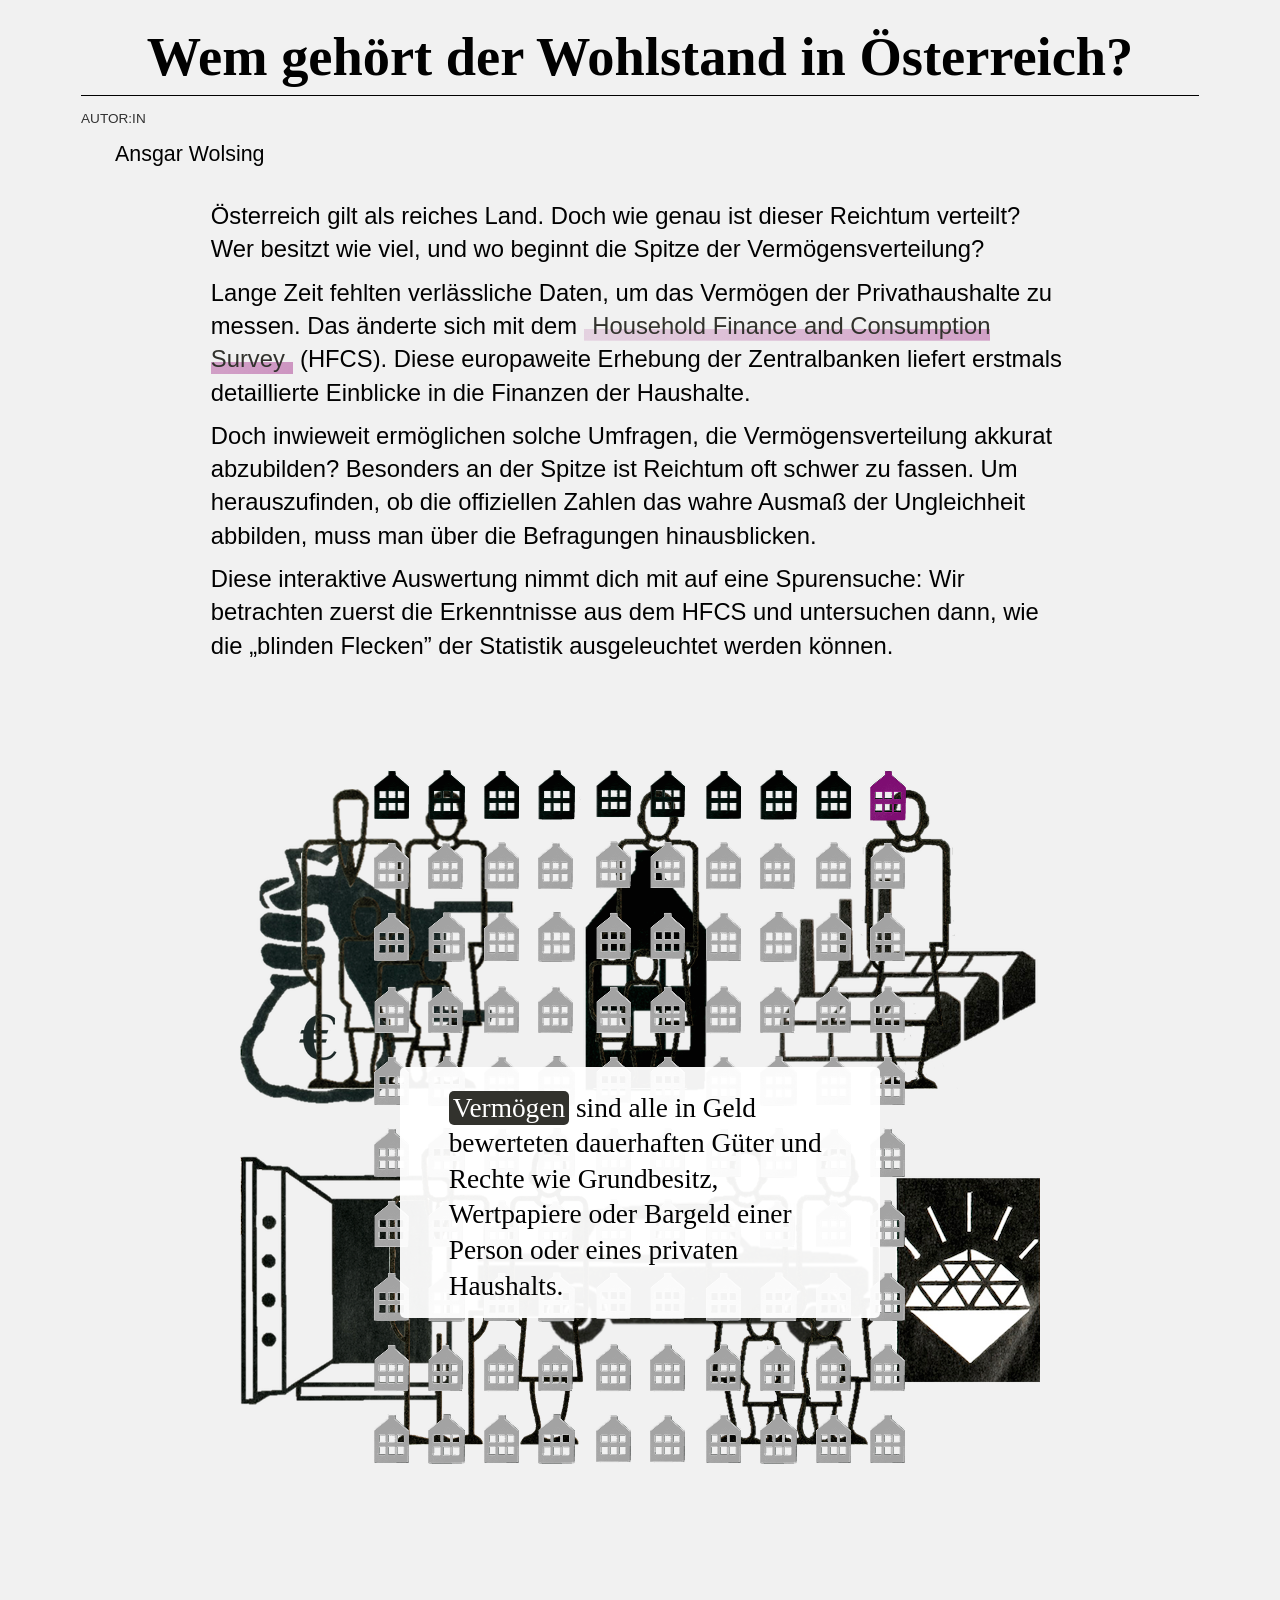
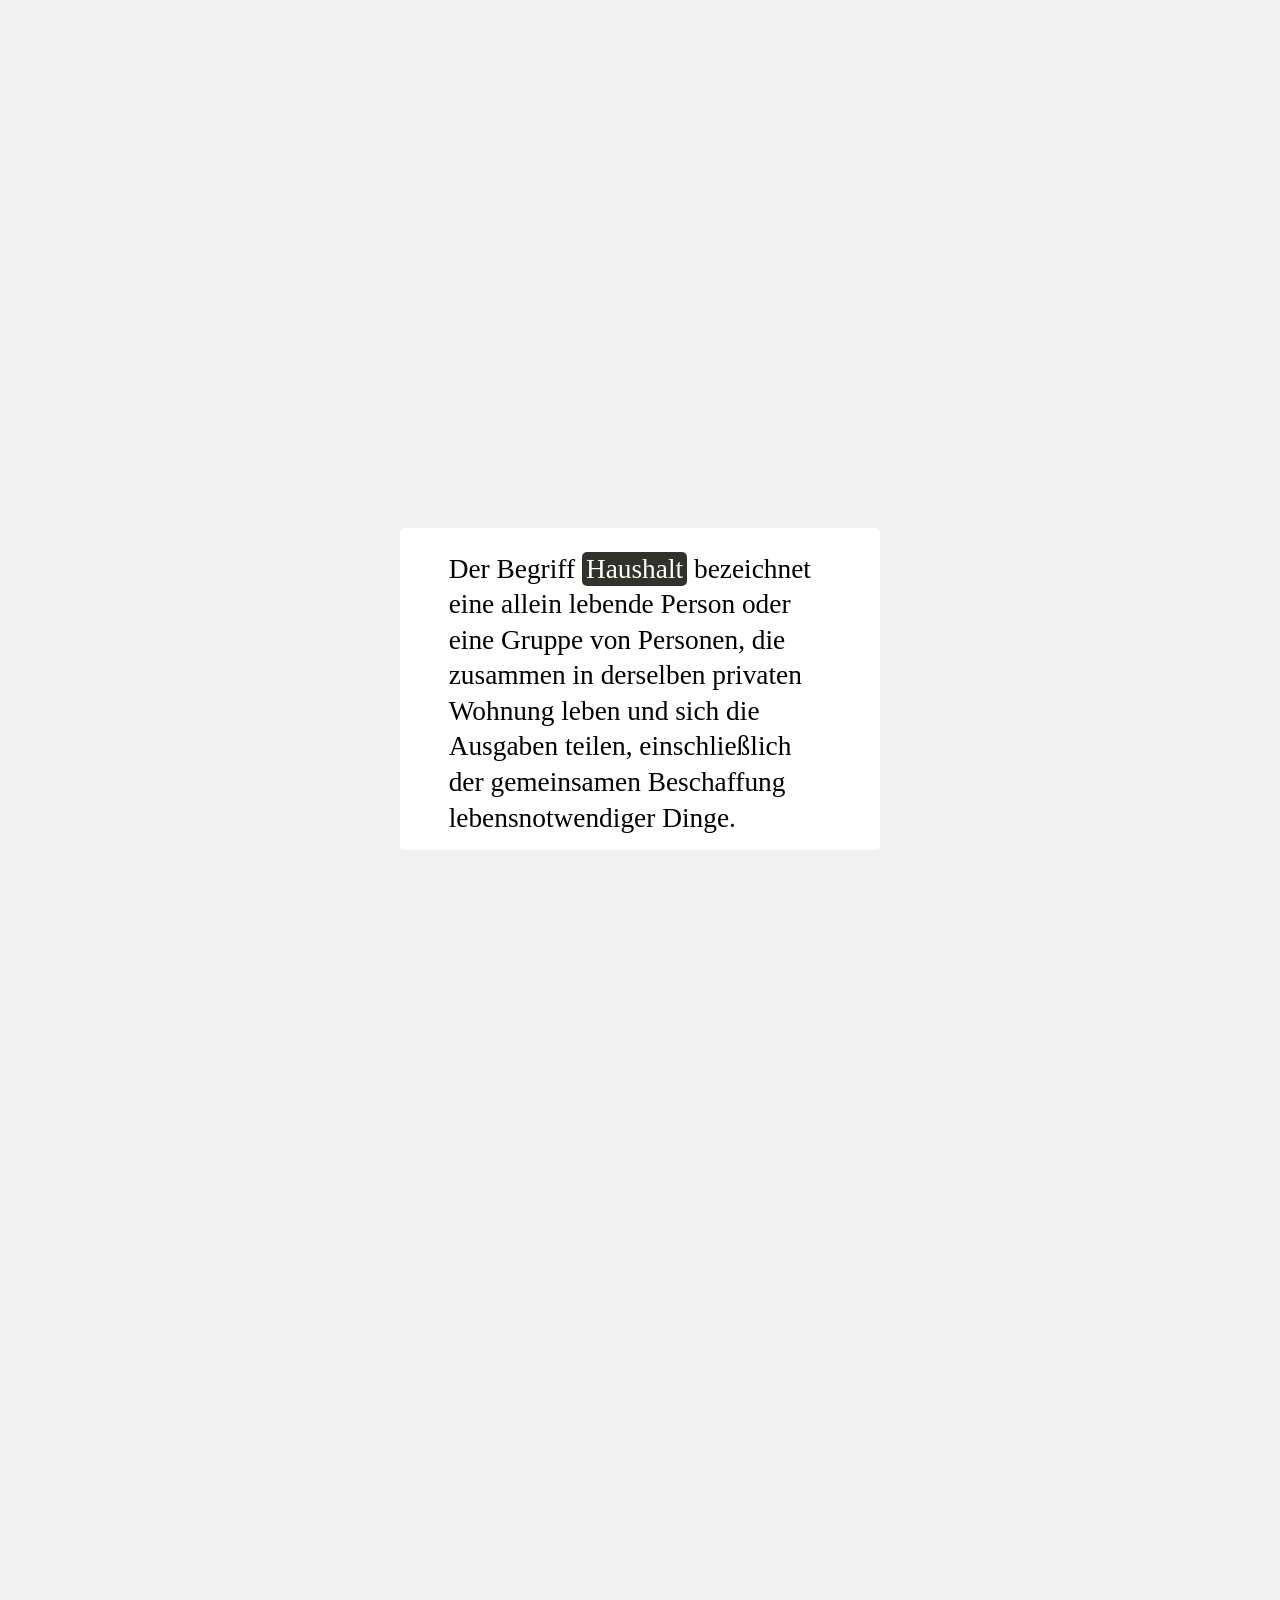
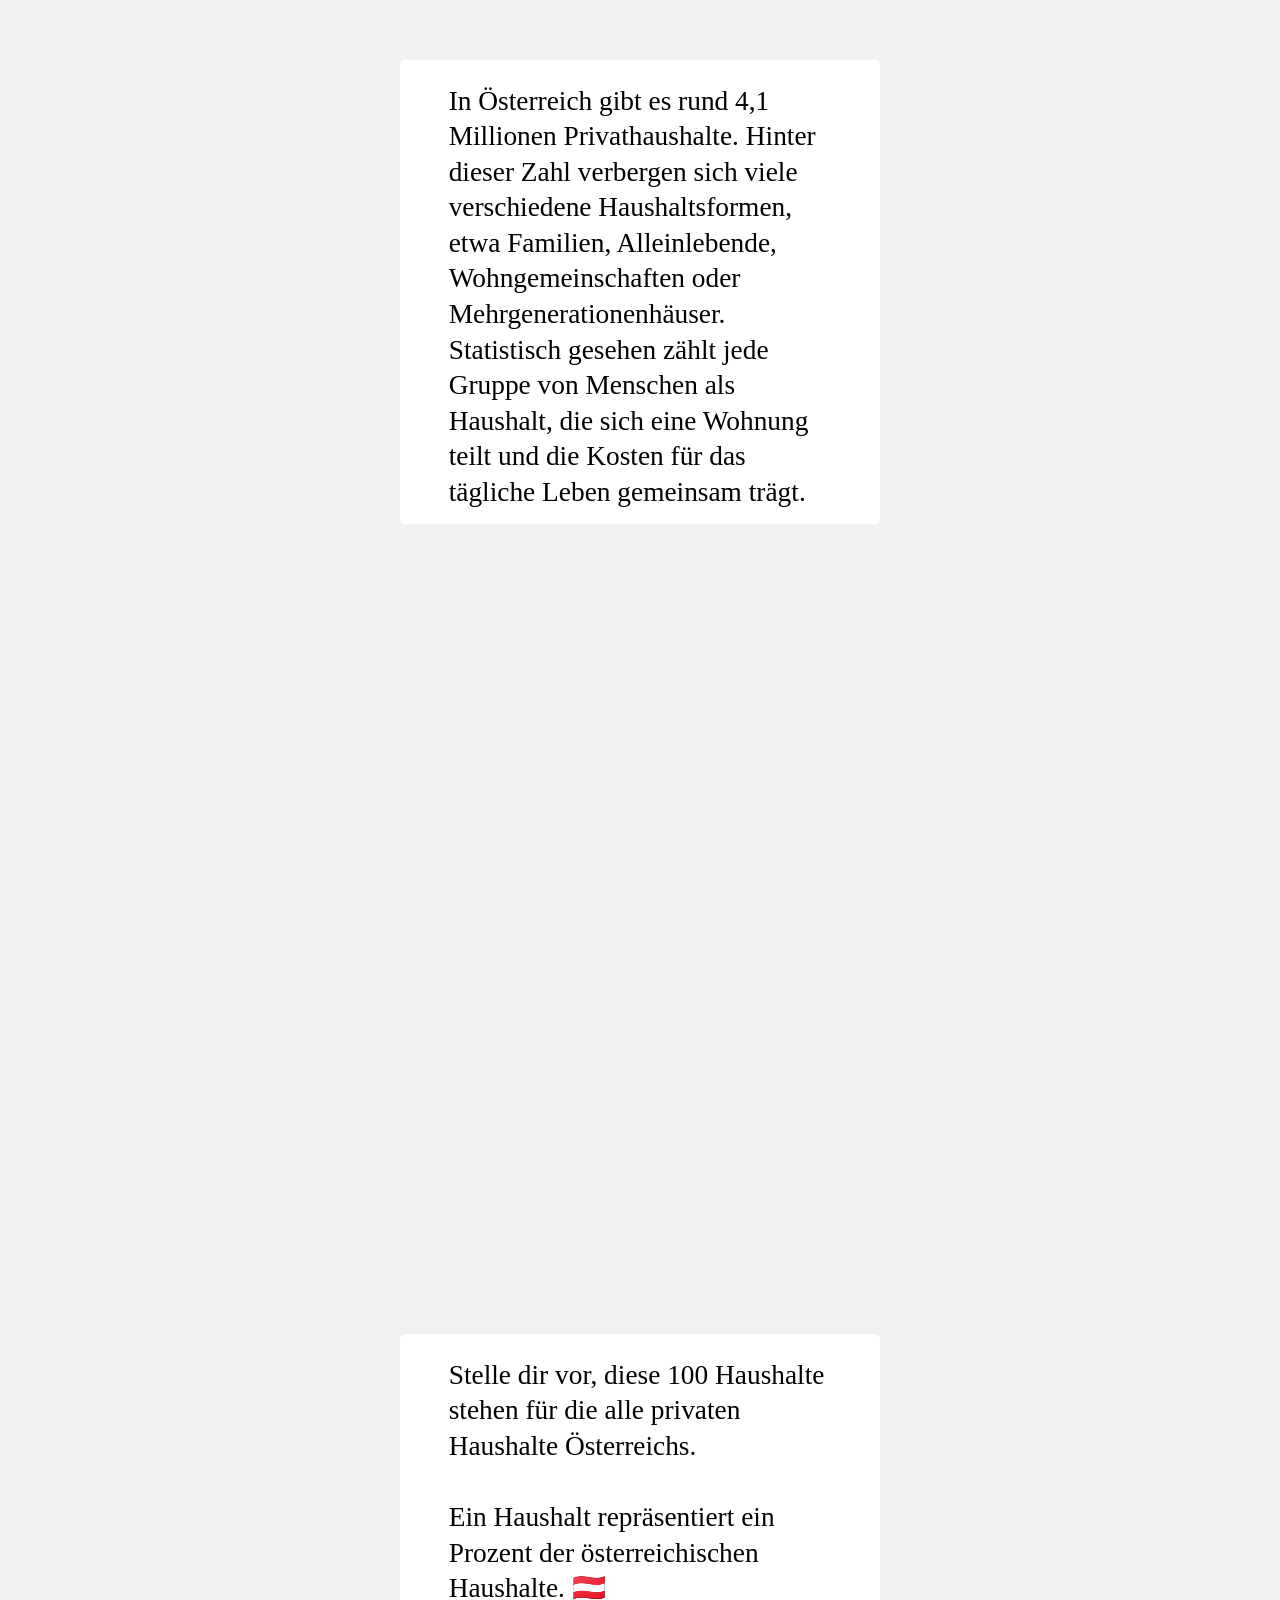
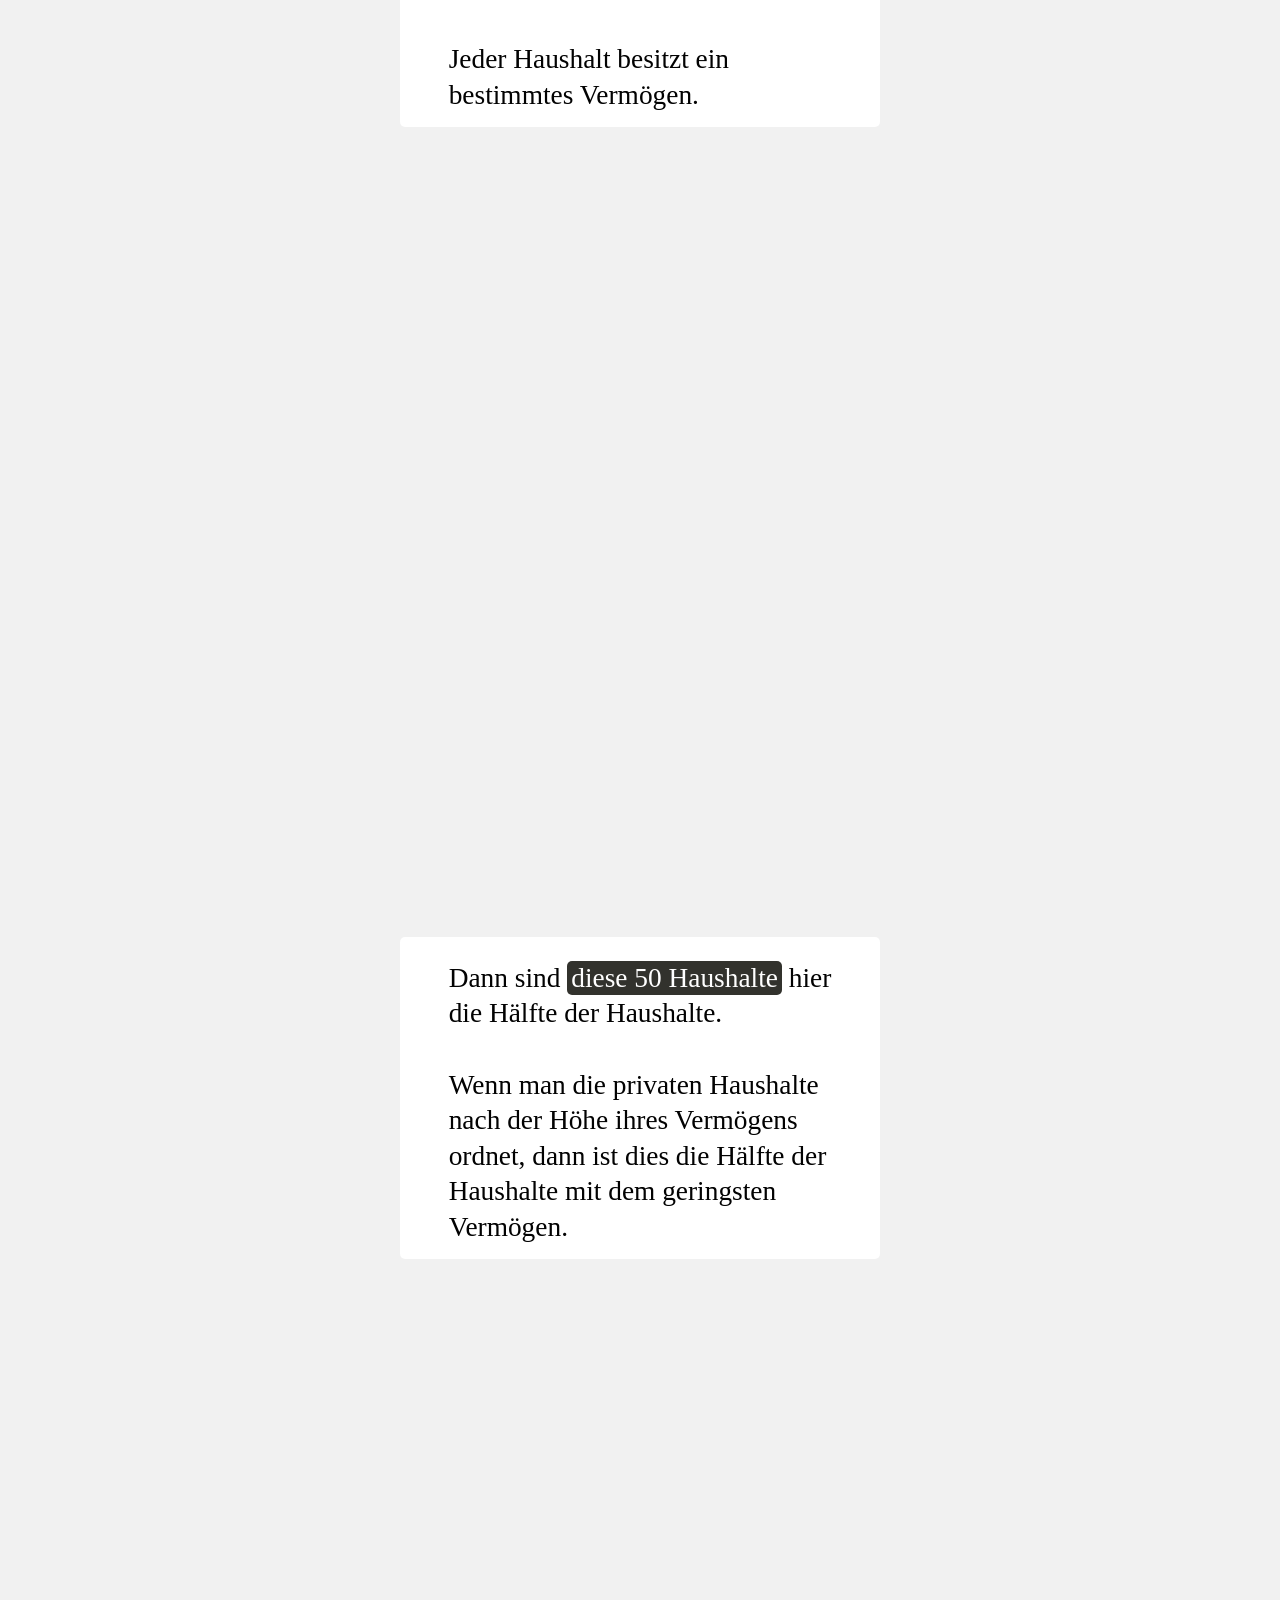
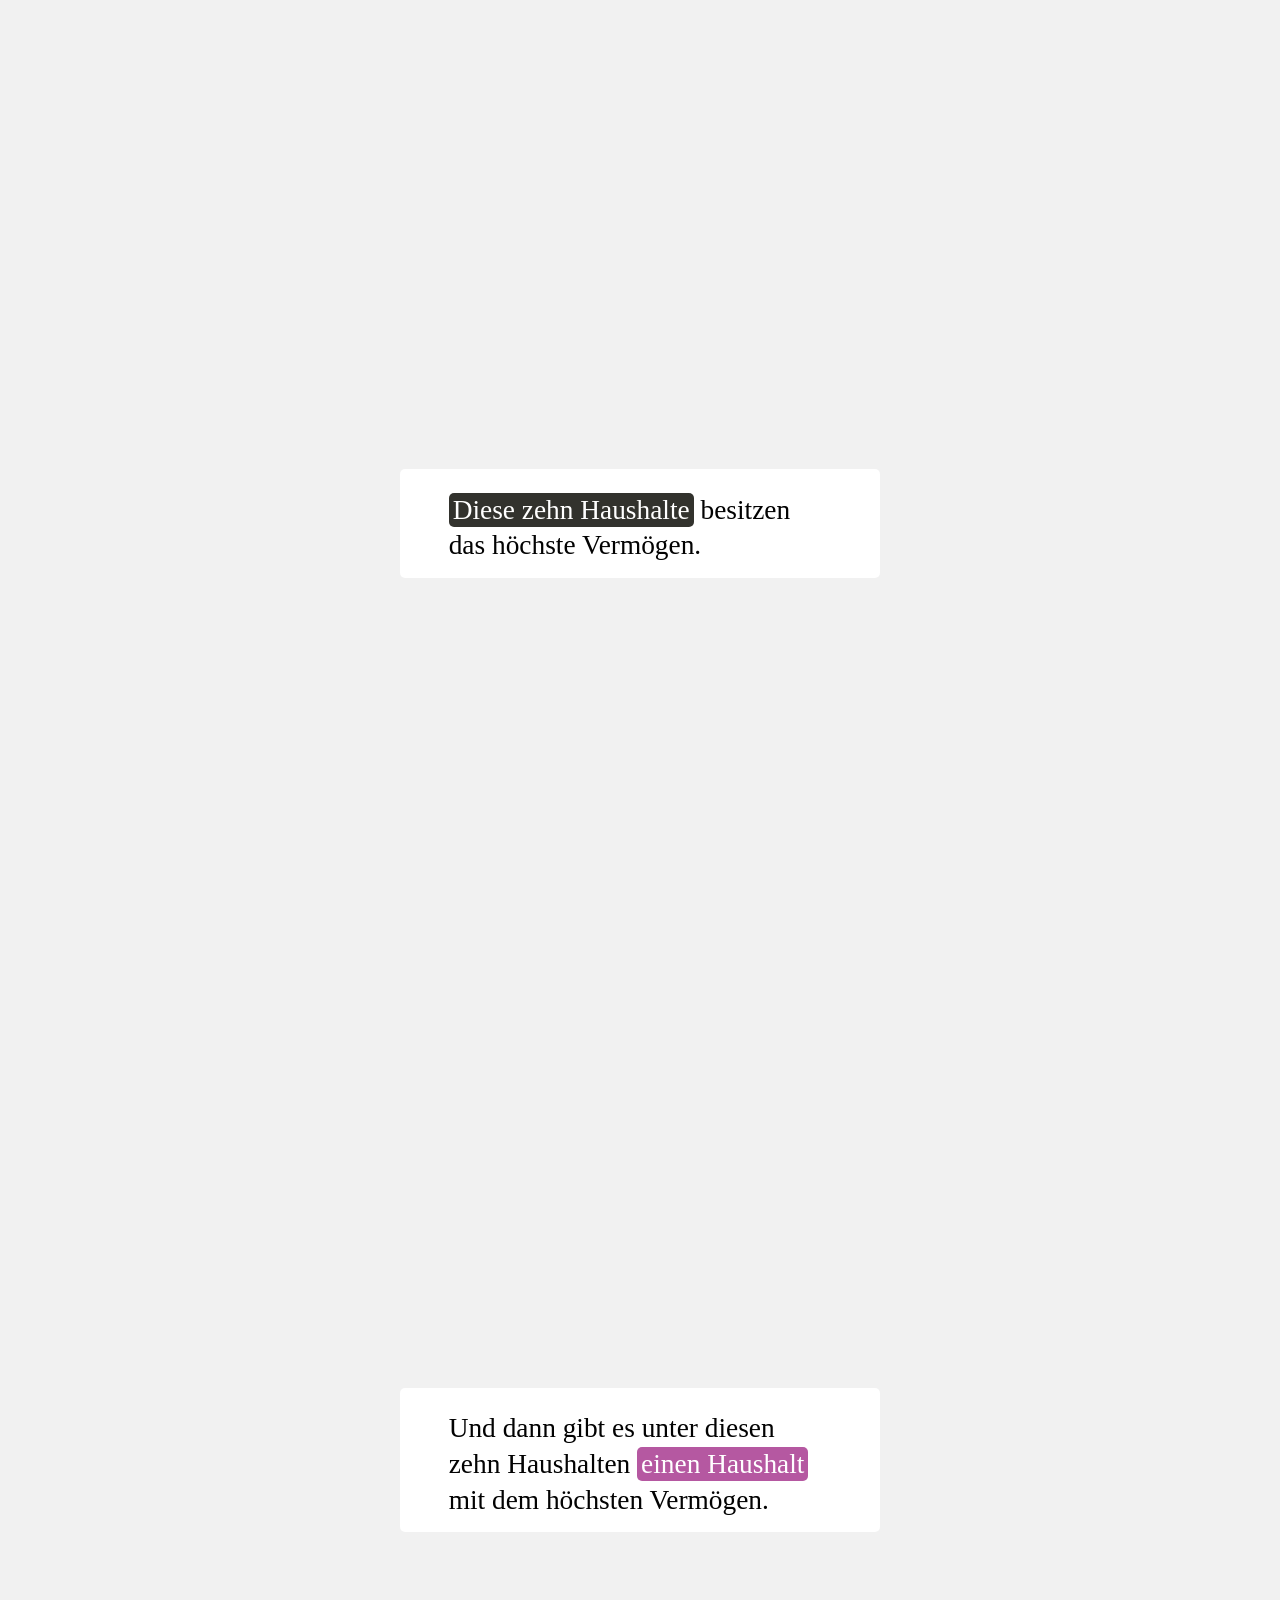
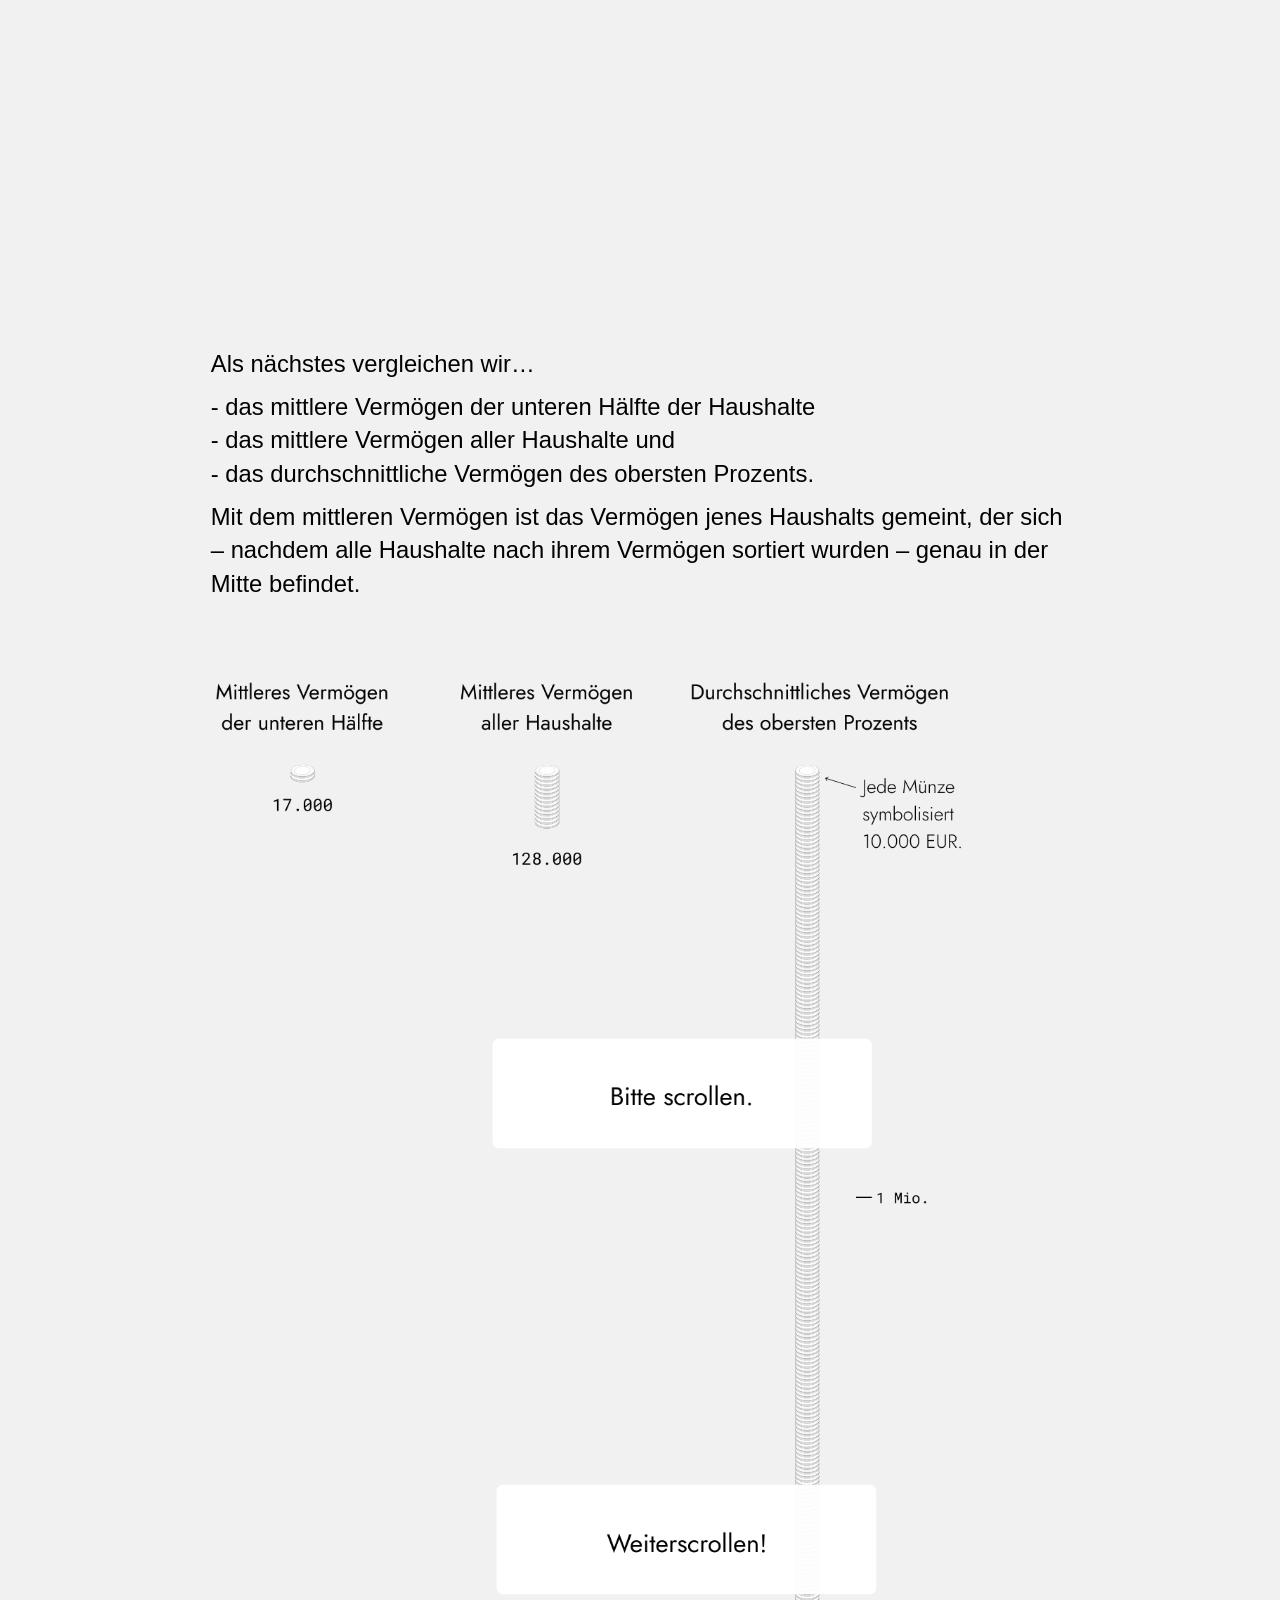
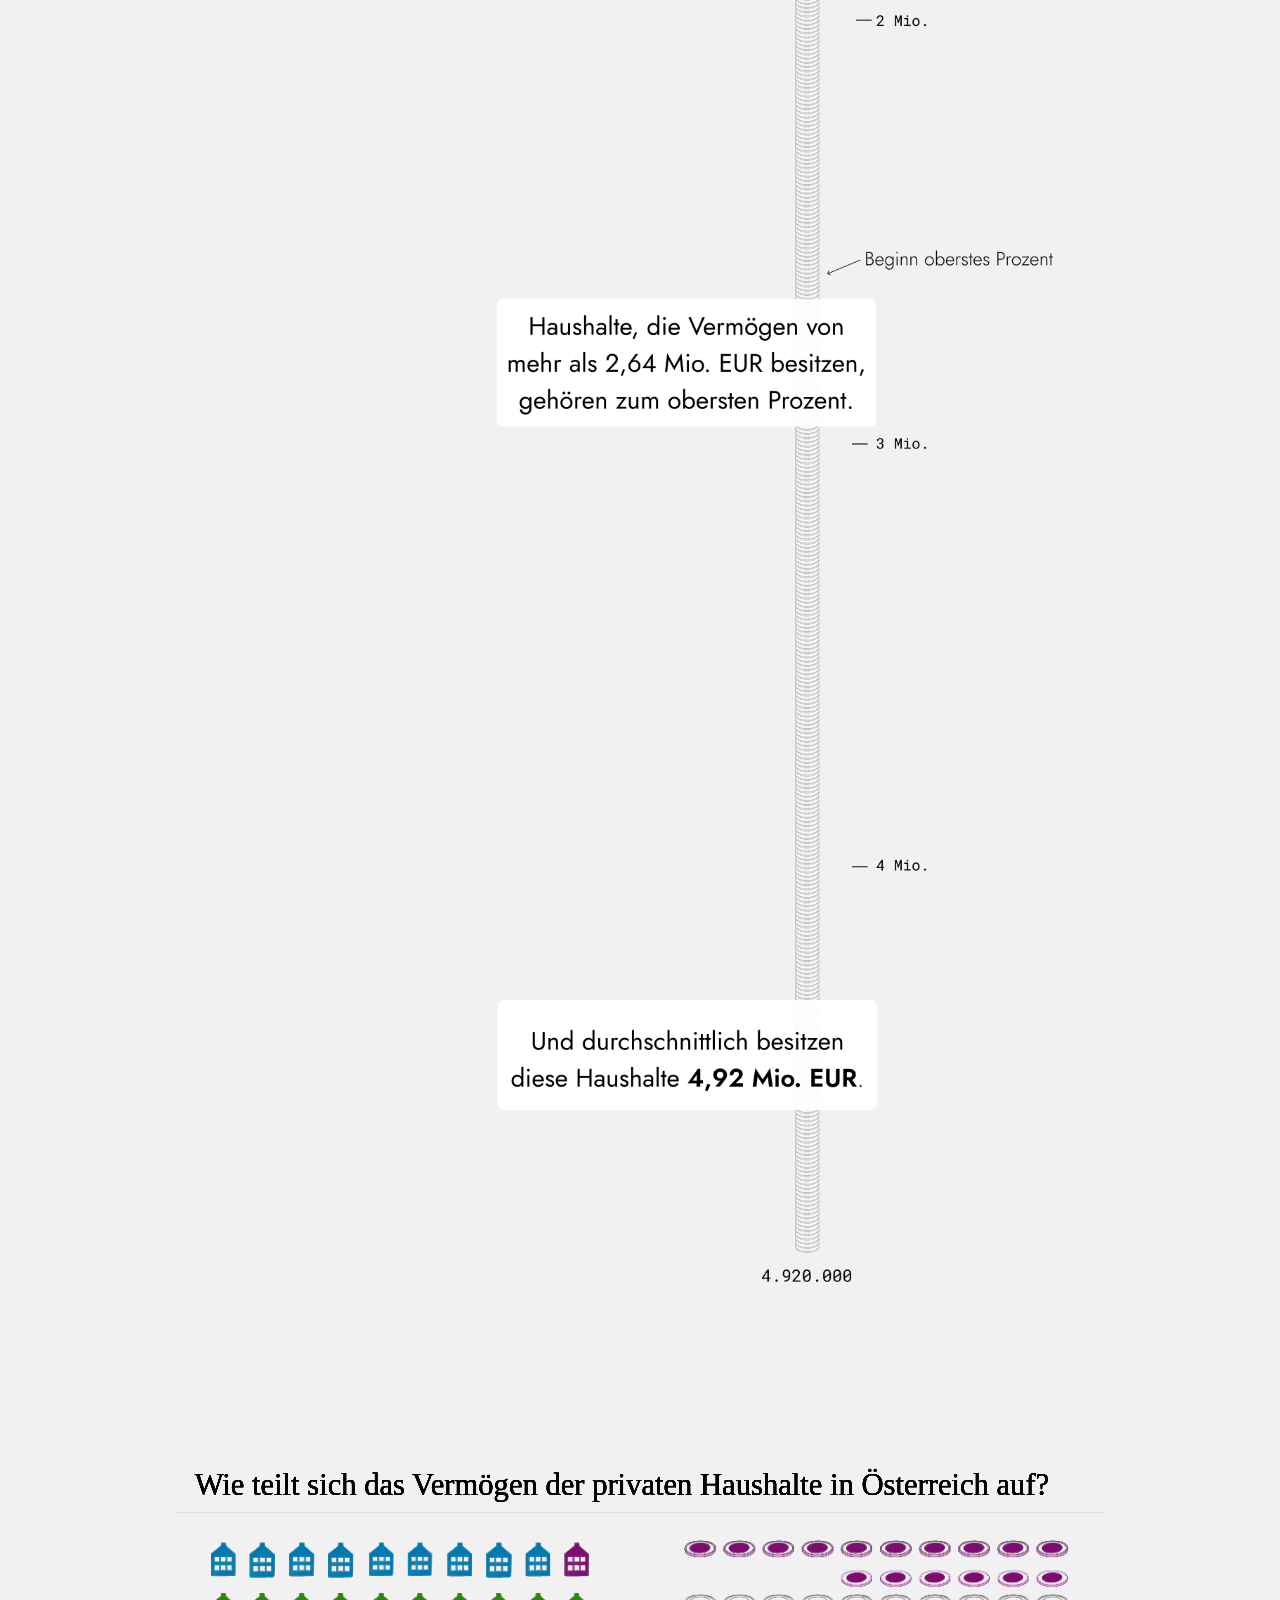
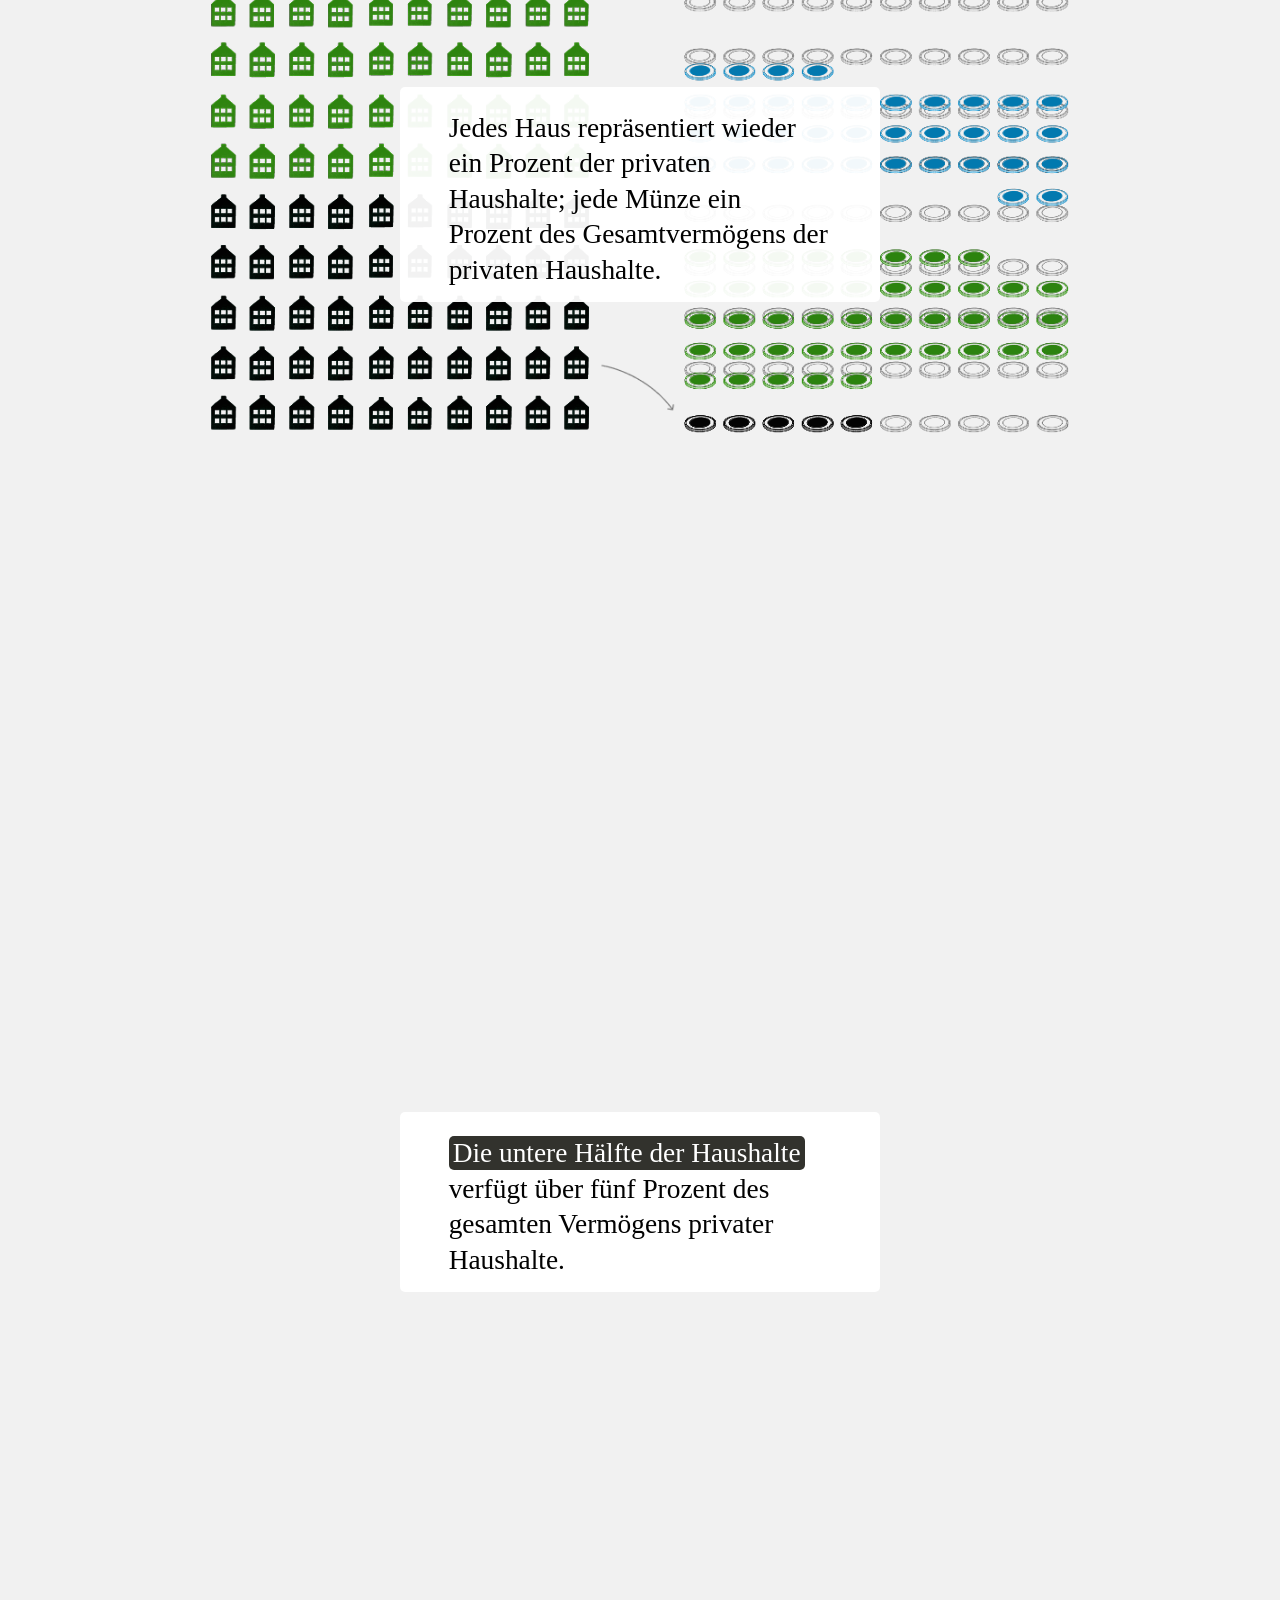
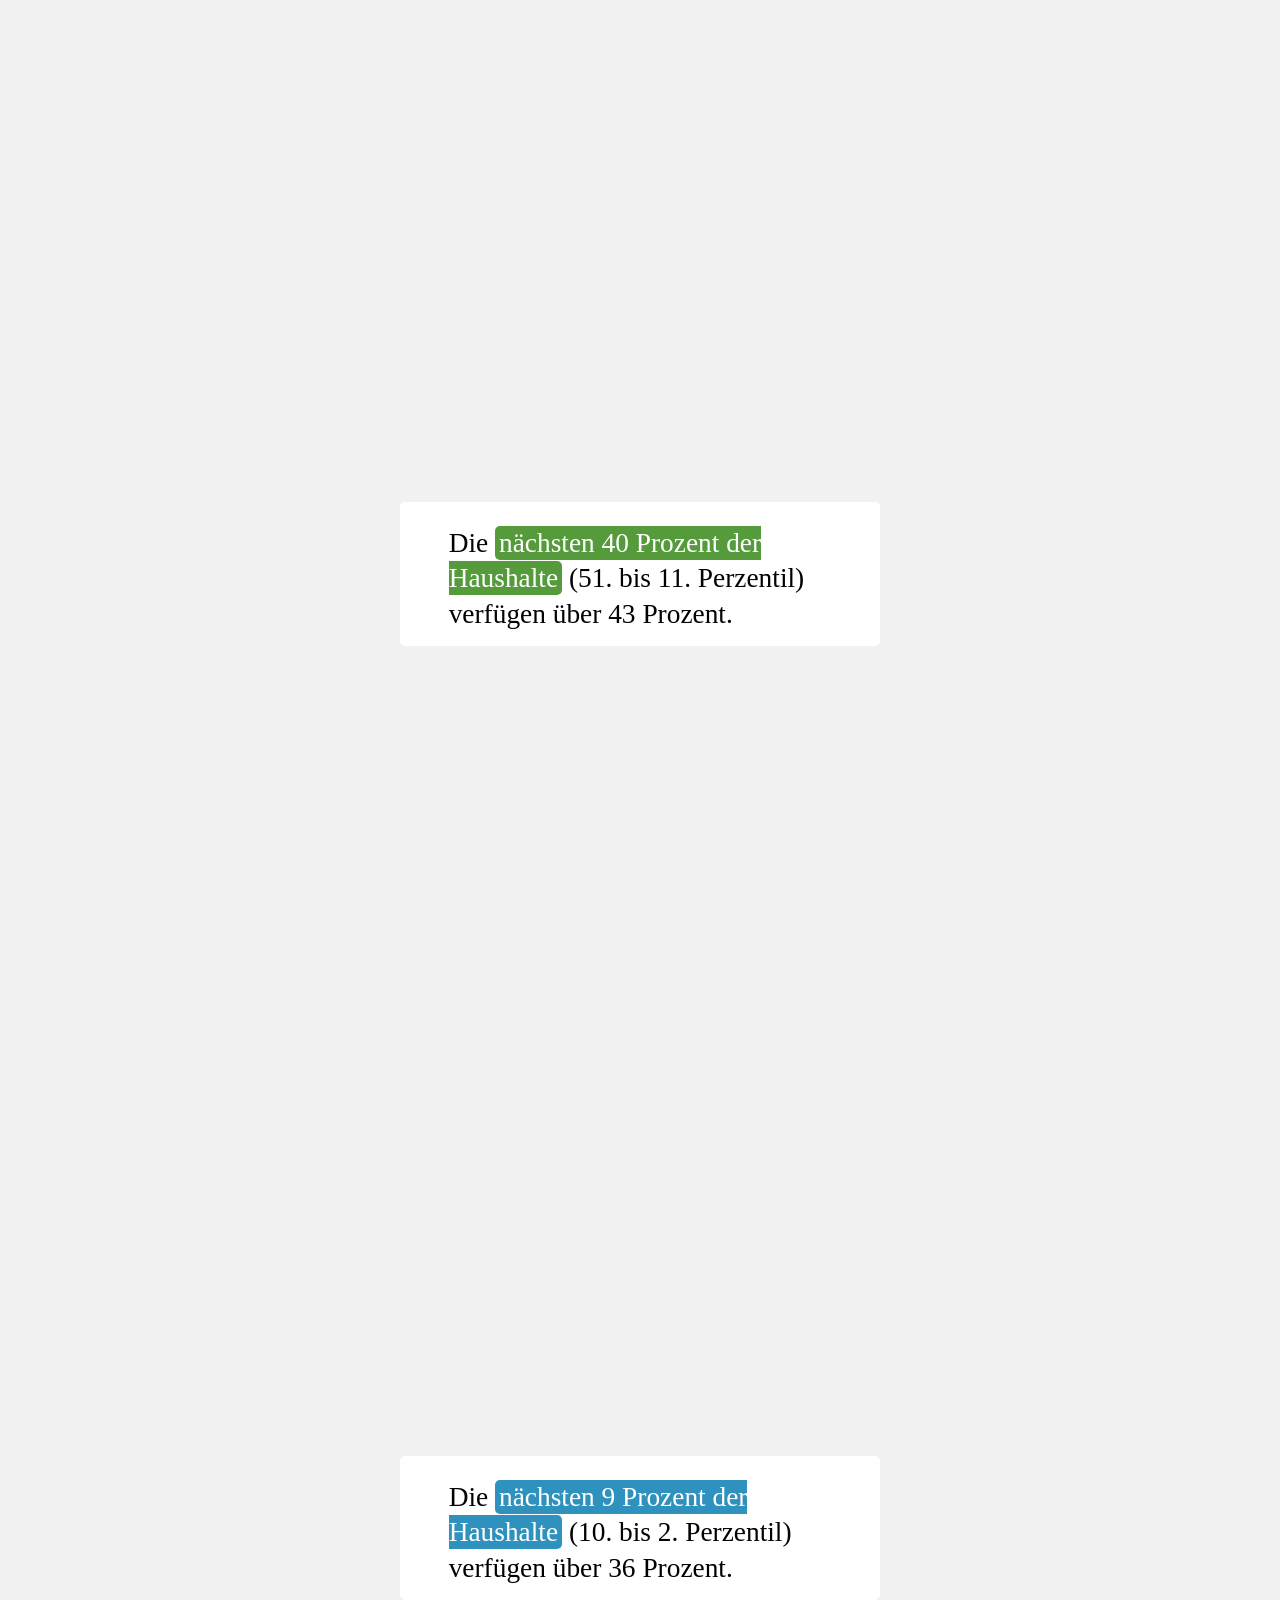
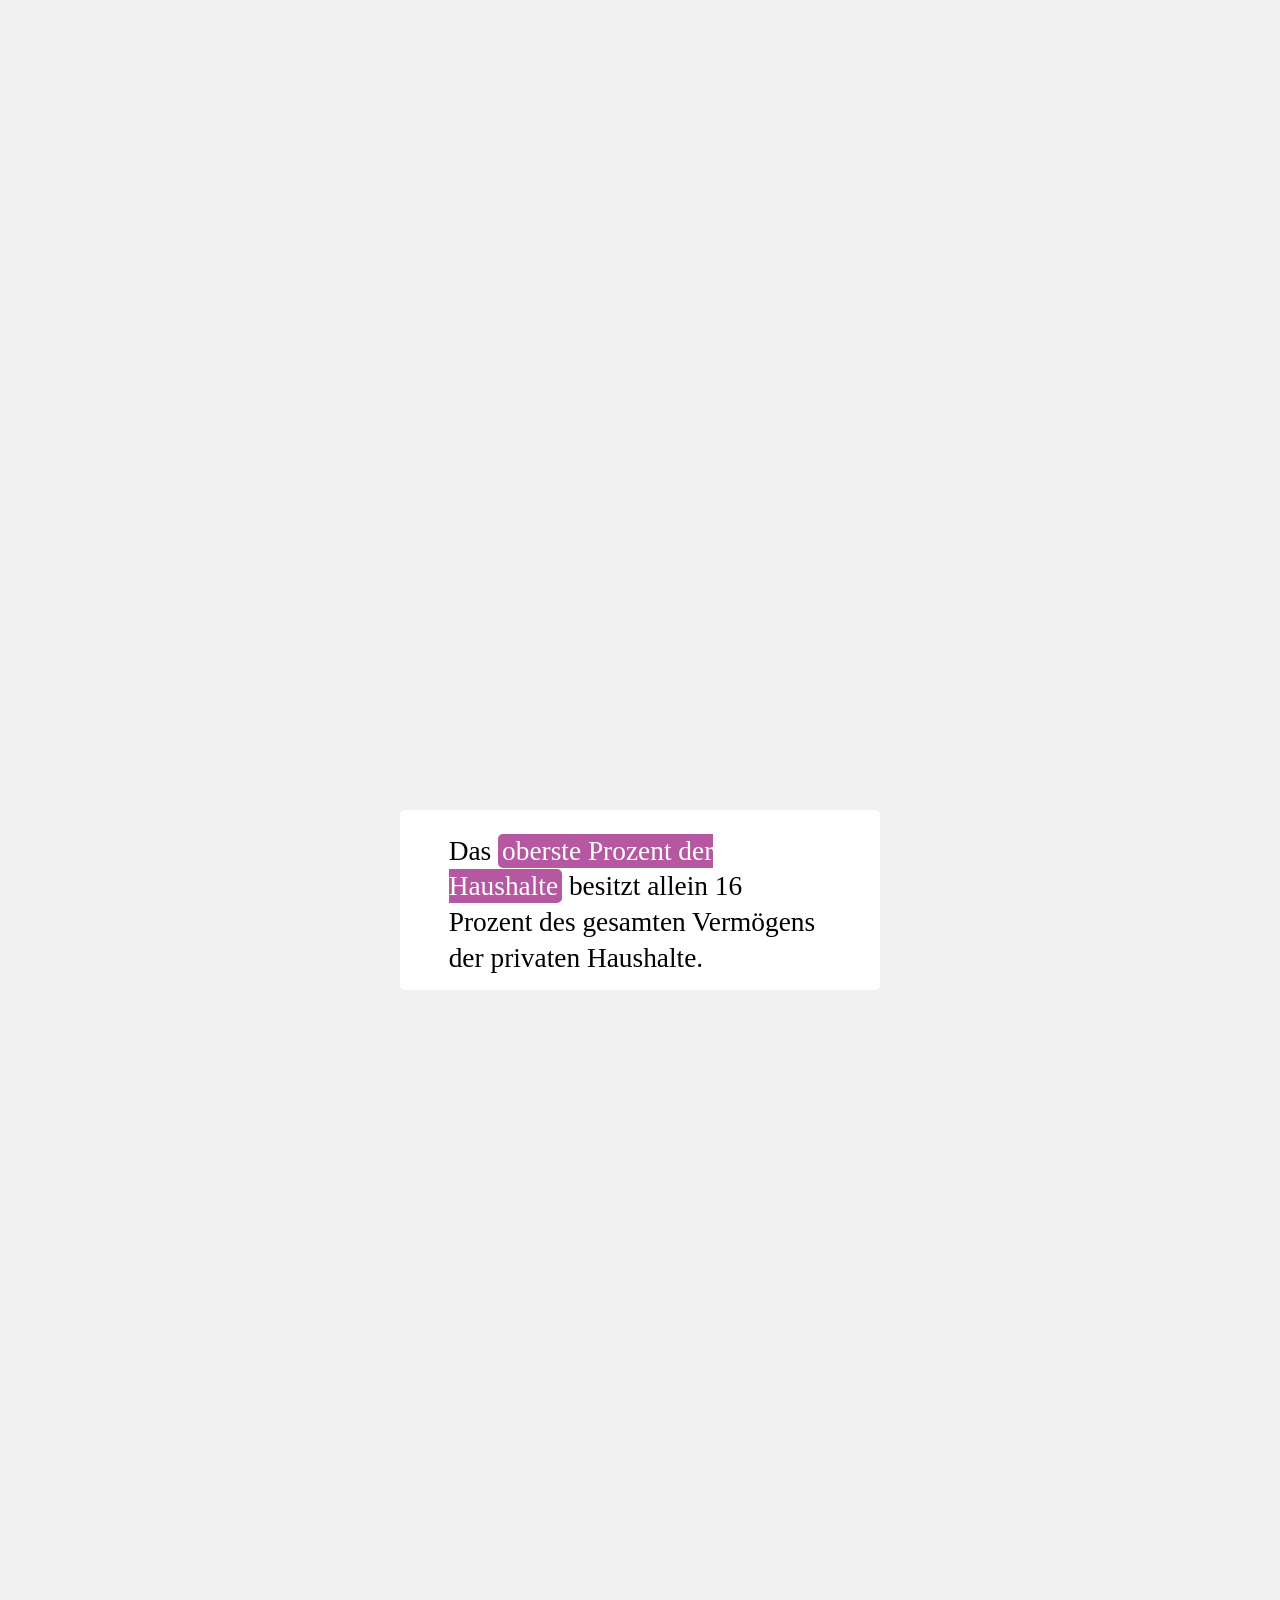
==== docs/index.html @ 5b6cc7c5 "font-weight 400" ====
<!DOCTYPE html>
<html xmlns="http://www.w3.org/1999/xhtml" lang="de" xml:lang="de"><head>

<meta charset="utf-8">
<meta name="generator" content="quarto-1.8.27">

<meta name="viewport" content="width=device-width, initial-scale=1.0, user-scalable=yes">

<meta name="author" content="Ansgar Wolsing">

<title>Wem gehört der Wohlstand in Österreich?</title>
<style>
code{white-space: pre-wrap;}
span.smallcaps{font-variant: small-caps;}
div.columns{display: flex; gap: min(4vw, 1.5em);}
div.column{flex: auto; overflow-x: auto;}
div.hanging-indent{margin-left: 1.5em; text-indent: -1.5em;}
ul.task-list{list-style: none;}
ul.task-list li input[type="checkbox"] {
  width: 0.8em;
  margin: 0 0.8em 0.2em -1em; /* quarto-specific, see https://github.com/quarto-dev/quarto-cli/issues/4556 */ 
  vertical-align: middle;
}
</style>


<script src="neurath_files/libs/clipboard/clipboard.min.js"></script>
<script src="neurath_files/libs/quarto-html/quarto.js" type="module"></script>
<script src="neurath_files/libs/quarto-html/tabsets/tabsets.js" type="module"></script>
<script src="neurath_files/libs/quarto-html/axe/axe-check.js" type="module"></script>
<script src="neurath_files/libs/quarto-html/popper.min.js"></script>
<script src="neurath_files/libs/quarto-html/tippy.umd.min.js"></script>
<script src="neurath_files/libs/quarto-html/anchor.min.js"></script>
<link href="neurath_files/libs/quarto-html/tippy.css" rel="stylesheet">
<link href="neurath_files/libs/quarto-html/quarto-syntax-highlighting-ed96de9b727972fe78a7b5d16c58bf87.css" rel="stylesheet" id="quarto-text-highlighting-styles">
<script src="neurath_files/libs/bootstrap/bootstrap.min.js"></script>
<link href="neurath_files/libs/bootstrap/bootstrap-icons.css" rel="stylesheet">
<link href="neurath_files/libs/bootstrap/bootstrap-d6a003b94517c951b2d65075d42fb01b.min.css" rel="stylesheet" append-hash="true" id="quarto-bootstrap" data-mode="light">
<script src="neurath_files/libs/quarto-contrib/intersection-observer-polyfill-1.0.0/intersection-observer.js"></script>
<script src="neurath_files/libs/quarto-contrib/scrollama-3.2.0/scrollama.min.js"></script>
<script src="neurath_files/libs/quarto-contrib/closeread-0.1.0/closeread.js"></script>
<meta cr-debug-mode="false">
<meta cr-remove-header-space="false">


<link rel="stylesheet" href="_extensions/qmd-lab/closeread/closeread.css">
<link rel="stylesheet" href="css/styles.css">
<link rel="stylesheet" href="css/jost.css">
</head>

<body class="quarto-light">

<div id="quarto-content" class="page-columns page-rows-contents page-layout-full">

<main class="content column-page" id="quarto-document-content">
      <!-- user-provided yaml closeread style options -->
      <style>
        :root {
          --cr-section-background-color: #F1F1F1;
--cr-narrative-background-color-overlay: #FFFFFFF2;
--cr-narrative-font-family: Jost;
--cr-narrative-text-color-overlay: black;
--cr-narrative-border-radius: 5px;
        }
      </style>
    

<header id="title-block-header" class="quarto-title-block default">
<div class="quarto-title">
<h1 class="title">Wem gehört der Wohlstand in Österreich?</h1>
</div>



<div class="quarto-title-meta column-page">

    <div>
    <div class="quarto-title-meta-heading">Autor:in</div>
    <div class="quarto-title-meta-contents">
             <p>Ansgar Wolsing </p>
          </div>
  </div>
    
  
    
  </div>
  


</header>


<p>Österreich gilt als reiches Land. Doch wie genau ist dieser Reichtum verteilt? Wer besitzt wie viel, und wo beginnt die Spitze der Vermögensverteilung?</p>
<p>Lange Zeit fehlten verlässliche Daten, um das Vermögen der Privathaushalte zu messen. Das änderte sich mit dem <a href="https://www.ecb.europa.eu/pub/research-networks/html/hfcn_faq_2021_wave.en.html" target="_blank">Household Finance and Consumption Survey</a> (HFCS). Diese europaweite Erhebung der Zentralbanken liefert erstmals detaillierte Einblicke in die Finanzen der Haushalte.</p>
<p>Doch inwieweit ermöglichen solche Umfragen, die Vermögensverteilung akkurat abzubilden? Besonders an der Spitze ist Reichtum oft schwer zu fassen. Um herauszufinden, ob die offiziellen Zahlen das wahre Ausmaß der Ungleichheit abbilden, muss man über die Befragungen hinausblicken.</p>
<p>Diese interaktive Auswertung nimmt dich mit auf eine Spurensuche: Wir betrachten zuerst die Erkenntnisse aus dem HFCS und untersuchen dann, wie die „blinden Flecken” der Statistik ausgeleuchtet werden können.</p>
<div class="cr-section cr-column-screen overlay-center">
<div class="narrative-col">
<div class="trigger new-trigger" data-focus-on="cr-vermoegen">
<div class="narrative">
<p><span class="highlighted-text">Vermögen</span> sind alle in Geld bewerteten dauerhaften Güter und Rechte wie Grundbesitz, Wertpapiere oder Bargeld einer Person oder eines privaten Haushalts.</p>
</div>
</div>
<div class="trigger new-trigger" data-focus-on="cr-haushalte">
<div class="narrative">
<p>Der Begriff <span class="highlighted-text">Haushalt</span> bezeichnet eine allein lebende Person oder eine Gruppe von Personen, die zusammen in derselben privaten Wohnung leben und sich die Ausgaben teilen, einschließlich der gemeinsamen Beschaffung lebensnotwendiger Dinge.</p>
</div>
</div>
<div class="trigger">
<div class="narrative">
<p>In Österreich gibt es rund 4,1 Millionen Privathaushalte. Hinter dieser Zahl verbergen sich viele verschiedene Haushaltsformen, etwa Familien, Alleinlebende, Wohngemeinschaften oder Mehrgenerationenhäuser. Statistisch gesehen zählt jede Gruppe von Menschen als Haushalt, die sich eine Wohnung teilt und die Kosten für das tägliche Leben gemeinsam trägt.</p>
</div>
</div>
<div class="trigger new-trigger" data-focus-on="cr-100-haushalte">
<div class="narrative">
<p>Stelle dir vor, diese <em>100 Haushalte</em> stehen für die alle privaten Haushalte Österreichs. <br><br><em>Ein Haushalt repräsentiert ein Prozent der österreichischen Haushalte</em>. 🇦🇹 <br><br>Jeder Haushalt besitzt ein bestimmtes Vermögen.</p>
</div>
</div>
<div class="trigger new-trigger" data-focus-on="cr-100-haushalte-untere50">
<div class="narrative">
<p>Dann sind <span class="highlighted-text">diese 50 Haushalte</span> hier die Hälfte der Haushalte.<br><br>Wenn man die privaten Haushalte nach der Höhe ihres Vermögens ordnet, dann ist dies die Hälfte der Haushalte <em>mit dem geringsten Vermögen</em>.</p>
</div>
</div>
<div class="trigger new-trigger" data-focus-on="cr-100-haushalte-top10">
<div class="narrative">
<p><span class="highlighted-text">Diese zehn Haushalte</span> besitzen das höchste Vermögen.</p>
</div>
</div>
<div class="trigger new-trigger" data-focus-on="cr-100-haushalte-top1">
<div class="narrative">
<p>Und dann gibt es unter diesen zehn Haushalten <span class="highlighted-text highlighted-text-purple">einen Haushalt</span> mit dem höchsten Vermögen.</p>
</div>
</div>
</div>
<div class="sticky-col">
<div class="sticky-col-stack">
<div id="cr-vermoegen" class="sticky" data-fetchpriority="high">
<p><img src="media/vermoegen-klein.png" class="img-fluid" data-fig.alt="Darstellung verschiedener Vermögenswerte im Isotype-Stil: Haus, Aktien, Bargeld, Firmenbesitz, Wertgegenstände"></p>
</div>
<div id="cr-haushalte" class="sticky">
<p><img src="media/haushalte.png" class="img-fluid" data-fig.alt="Darstellung verschiedener Haushaltskonstellationen im Isotype-Stil, z.B. Mann und Frau mit drei Kindern, Mann allein, Frau allein, Frau und Frau mit zwei Kindern"></p>
</div>
<div id="cr-100-haushalte" class="sticky">
<p><img src="media/haushalte-100-grau.png" class="img-fluid" data-fig.alt="10x10 graue Häuser in einem Raster"></p>
</div>
<div id="cr-100-haushalte-untere50" class="sticky">
<p><img src="media/haushalte-100-untere50.png" class="img-fluid" data-fig.alt="10x10 Häuser in einem Raster, die unteren fünf Reihen sind schwarz, die oberen grau"></p>
</div>
<div id="cr-100-haushalte-top10" class="sticky">
<p><img src="media/haushalte-100-top10.png" class="img-fluid" data-fig.alt="10x10 Häuser in einem Raster, die Häuser in der obersten Reihe sind schwarz, die übrigen grau"></p>
</div>
<div id="cr-100-haushalte-top1" class="sticky">
<p><img src="media/haushalte-100-top1.png" class="img-fluid" data-fig.alt="10x10 Häuser in einem Raster, die ersten neun Häuser der obersten Reihe sind schwarz, das letzte Haus ist lila, die oberen grau"></p>
</div>
</div>
</div>
</div>
<p>Als nächstes vergleichen wir…</p>
<p>- das mittlere Vermögen der <em>unteren Hälfte</em> der Haushalte<br> - das mittlere Vermögen <em>aller Haushalte</em> und<br> - das durchschnittliche Vermögen des <em>obersten Prozents</em>.<br></p>
<p>Mit dem mittleren Vermögen ist das Vermögen jenes Haushalts gemeint, der sich – nachdem alle Haushalte nach ihrem Vermögen sortiert wurden – genau in der Mitte befindet. <br><br><br></p>
<p><img src="media/vermoegen-vergleich-1-mit-labels.png" class="img-fluid"></p>
<div class="cr-section cr-column-screen overlay-center">
<div class="narrative-col">
<div class="trigger new-trigger" data-focus-on="cr-haushalte-vermoegen-start">
<div class="narrative">
<p>Jedes Haus repräsentiert wieder ein Prozent der privaten Haushalte; jede Münze ein Prozent des Gesamtvermögens der privaten Haushalte.</p>
</div>
</div>
<div class="trigger new-trigger" data-focus-on="cr-haushalte-vermoegen-untere50">
<div class="narrative">
<p><span class="highlighted-text">Die untere Hälfte der Haushalte</span> verfügt über fünf Prozent des gesamten Vermögens privater Haushalte.</p>
</div>
</div>
<div class="trigger new-trigger" data-focus-on="cr-haushalte-vermoegen-50bis11">
<div class="narrative">
<p>Die <span class="highlighted-text highlighted-text-green">nächsten 40 Prozent der Haushalte</span> (51. bis 11. Perzentil) verfügen über 43 Prozent.</p>
</div>
</div>
<div class="trigger new-trigger" data-focus-on="cr-haushalte-vermoegen-10bis2">
<div class="narrative">
<p>Die <span class="highlighted-text highlighted-text-blue">nächsten 9 Prozent der Haushalte</span> (10. bis 2. Perzentil) verfügen über 36 Prozent.</p>
</div>
</div>
<div class="trigger new-trigger" data-focus-on="cr-haushalte-vermoegen-top1">
<div class="narrative">
<p>Das <span class="highlighted-text highlighted-text-purple">oberste Prozent der Haushalte</span> besitzt allein 16 Prozent des gesamten Vermögens der privaten Haushalte.</p>
</div>
</div>
<div class="trigger">
<div class="narrative">
<p>Die Tatsache, dass das <span class="highlighted-text highlighted-text-purple">oberste Prozent der Haushalte</span> 16 Prozent des Vermögens aller privaten Haushalte besitzt, während die untere Hälfte der Haushalte zusammen lediglich über rund fünf Prozent verfügt, verdeutlicht die Ungleichheit der Privatvermögen in Österreich.</p>
</div>
</div>
<div class="trigger new-trigger" data-focus-on="cr-haushalte-vermoegen-top1-10">
<div class="narrative">
<p>Die <span class="highlighted-text-gradient-purple-blue">obersten zehn Prozent der Haushalte</span> verfügen sogar insgesamt über mehr als die Hälfte (52 Prozent) der gesamten Vermögen.</p>
</div>
</div>
<div class="trigger new-trigger" data-focus-on="cr-haushalte-vermoegen-untere90">
<div class="narrative">
<p><span class="highlighted-text-gradient-green-black"> 90 Prozent der Haushalte</span> teilen sich die andere Hälfte des Gesamtvermögens.</p>
</div>
</div>
<div class="trigger">
<div class="narrative">
<p><em>Aber:</em> Diese Zahlen erzählen nicht die ganze Geschichte. Es gibt ein systematisches Problem:</p>
</div>
</div>
<div class="trigger">
<div class="narrative">
<p>Große Unternehmensbeteiligungen, Stiftungsvermögen und hohe Privatvermögen werden in Haushaltsbefragungen häufig nur unvollständig erfasst.</p>
</div>
</div>
<div class="trigger">
<div class="narrative">
<p>Wer wirklich reich ist, wird von Zufallsstichproben oft schlicht nicht erfasst. Solche Befragungen <em>unterschätzen</em> die Höhe der Vermögen besonders reicher Haushalte - und somit auch die Konzentration von Vermögen an der Spitze der Verteilung.</p>
</div>
</div>
</div>
<div class="sticky-col">
<div class="sticky-col-stack">
<div id="cr-haushalte-vermoegen-start" class="sticky">
<section id="wie-teilt-sich-das-vermögen-der-privaten-haushalte-in-österreich-auf" class="level2">
<h2 class="anchored" data-anchor-id="wie-teilt-sich-das-vermögen-der-privaten-haushalte-in-österreich-auf">Wie teilt sich das Vermögen der privaten Haushalte in Österreich auf?</h2>
<p><img src="media/haushalte-vermoegen-start.png" class="img-fluid"></p>
</section>
</div>
<div id="cr-haushalte-vermoegen-untere50" class="sticky">
<section id="wie-teilt-sich-das-vermögen-der-privaten-haushalte-in-österreich-auf-1" class="level2">
<h2 class="anchored" data-anchor-id="wie-teilt-sich-das-vermögen-der-privaten-haushalte-in-österreich-auf-1">Wie teilt sich das Vermögen der privaten Haushalte in Österreich auf?</h2>
<p><img src="media/haushalte-vermoegen-untere50.png" class="img-fluid"></p>
</section>
</div>
<div id="cr-haushalte-vermoegen-50bis11" class="sticky">
<section id="wie-teilt-sich-das-vermögen-der-privaten-haushalte-in-österreich-auf-2" class="level2">
<h2 class="anchored" data-anchor-id="wie-teilt-sich-das-vermögen-der-privaten-haushalte-in-österreich-auf-2">Wie teilt sich das Vermögen der privaten Haushalte in Österreich auf?</h2>
<p><img src="media/haushalte-vermoegen-50bis11.png" class="img-fluid"></p>
</section>
</div>
<div id="cr-haushalte-vermoegen-10bis2" class="sticky">
<section id="wie-teilt-sich-das-vermögen-der-privaten-haushalte-in-österreich-auf-3" class="level2">
<h2 class="anchored" data-anchor-id="wie-teilt-sich-das-vermögen-der-privaten-haushalte-in-österreich-auf-3">Wie teilt sich das Vermögen der privaten Haushalte in Österreich auf?</h2>
<p><img src="media/haushalte-vermoegen-10bis2.png" class="img-fluid"></p>
</section>
</div>
<div id="cr-haushalte-vermoegen-top1" class="sticky">
<section id="wie-teilt-sich-das-vermögen-der-privaten-haushalte-in-österreich-auf-4" class="level2">
<h2 class="anchored" data-anchor-id="wie-teilt-sich-das-vermögen-der-privaten-haushalte-in-österreich-auf-4">Wie teilt sich das Vermögen der privaten Haushalte in Österreich auf?</h2>
<p><img src="media/haushalte-vermoegen-top1.png" class="img-fluid"></p>
</section>
</div>
<div id="cr-haushalte-vermoegen-top1-10" class="sticky">
<section id="wie-teilt-sich-das-vermögen-der-privaten-haushalte-in-österreich-auf-5" class="level2">
<h2 class="anchored" data-anchor-id="wie-teilt-sich-das-vermögen-der-privaten-haushalte-in-österreich-auf-5">Wie teilt sich das Vermögen der privaten Haushalte in Österreich auf?</h2>
<p><img src="media/haushalte-vermoegen-top1-10.png" class="img-fluid"></p>
</section>
</div>
<div id="cr-haushalte-vermoegen-untere90" class="sticky">
<section id="wie-teilt-sich-das-vermögen-der-privaten-haushalte-in-österreich-auf-6" class="level2">
<h2 class="anchored" data-anchor-id="wie-teilt-sich-das-vermögen-der-privaten-haushalte-in-österreich-auf-6">Wie teilt sich das Vermögen der privaten Haushalte in Österreich auf?</h2>
<p><img src="media/haushalte-vermoegen-untere90.png" class="img-fluid"></p>
</section>
</div>
</div>
</div>
</div>
<section id="was-sind-die-gründe-für-die-untererfassung-vermögender-haushalte" class="level2">
<h2 class="anchored" data-anchor-id="was-sind-die-gründe-für-die-untererfassung-vermögender-haushalte">Was sind die Gründe für die Untererfassung vermögender Haushalte?</h2>
<p>Für die HFCS-Erhebung wird eine Stichprobe von Haushalten in Österreich befragt. Eine ideale Stichprobe repräsentiert Haushalte verschiedener Gruppen gleichmäßig und erlaubt valide Aussagen über die Grundgesamtheit, also die privaten Haushalte in Österreich. <br><br> Beim HFCS sind jedoch wohlhabendere Haushalte unterrepräsentiert.</p>
<p>Es gibt drei Hauptgründe, warum das Gesamtvermögen und die Ungleichheit in einer Gesellschaft in Umfragen meist zu niedrig eingeschätzt werden:</p>
<div class="cr-section cr-column-screen overlay-center">
<div class="narrative-col">
<div class="trigger new-trigger" data-focus-on="cr-viele-haushalte-2-lila">
<div class="narrative">
<p><em>Nicht-Beobachtung:</em><br><br> <span class="highlighted-text highlighted-text-purple">Sehr vermögende Haushalte</span> sind sehr selten.</p>
</div>
</div>
<div class="trigger new-trigger" data-focus-on="cr-viele-haushalte-2-lila-stichprobe">
<div class="narrative">
<p>Bei einer <span class="highlighted-text highlighted-text-orange">zufälligen Stichprobe</span> ist die Chance daher sehr gering, dass überhaupt einer dieser wenigen Multimillionäre oder Milliardäre ausgewählt wird. Da ihre Vermögen in der Rechnung fehlen, wird das Gesamtvermögen eines Landes unterschätzt.</p>
</div>
</div>
<div class="trigger new-trigger" data-focus-on="cr-viele-haushalte-2-lila-stichprobe-verweigerung">
<div class="narrative">
<p><em>Systematische Antwortverweigerung:</em><br><br> Studien zeigen, dass besonders reiche Menschen seltener bereit sind, Auskunft über ihr Vermögen zu geben. Wenn aber gerade die Spitzenreiter die Antwort verweigern, entsteht ein verzerrtes Bild (Selektionsbias), und die Schere zwischen Arm und Reich erscheint kleiner, als sie in der Realität ist.</p>
</div>
</div>
<div class="trigger new-trigger" data-focus-on="cr-vermoegen-untererfassung">
<div class="narrative">
<p><em>Untererfassung:</em><br><br> Selbst wenn reiche Haushalte an der Umfrage teilnehmen, geben sie oft nicht den vollen Wert ihres Besitzes an. Das kann absichtlich geschehen (um den Reichtum zu verbergen) oder unabsichtlich (weil der genaue Wert von Immobilien oder Firmenanteilen schwer zu schätzen ist). In beiden Fällen werden die Zahlen in der Statistik zu niedrig angesetzt.</p>
</div>
</div>
</div>
<div class="sticky-col">
<div class="sticky-col-stack">
<div id="cr-viele-haushalte-2-lila" class="sticky">
<div style="text-align:center">
<img src="media/viele-haushalte-2-lila.png" class="img-fluid" alt="1000 kleine Häuser, in einem Raster angeordnet, 2 Häuser sind lila, die anderen grau">
</div>
</div>
<div id="cr-viele-haushalte-2-lila-stichprobe" class="sticky">
<div style="text-align:center">
<img src="media/viele-haushalte-2-lila-stichprobe.png" class="img-fluid" alt="1000 kleine Häuser, in einem Raster angeordnet, 2 Häuser sind lila, die anderen grau, einige graue Häuser und ein lila Haus werden von einem Rechteck umschlossen">
</div>
</div>
<div id="cr-viele-haushalte-2-lila-stichprobe-verweigerung" class="sticky">
<div style="text-align:center">
<img src="media/viele-haushalte-2-lila-stichprobe-verweigerung.png" class="img-fluid" alt="Gleiches Bild, das lila-farbene Haus ist jedoch verschwunden">
</div>
</div>
<div id="cr-vermoegen-untererfassung" class="sticky">
<div style="text-align:center">
<img src="media/vermoegen-untererfassung.png" class="img-fluid" alt="Ein Bild mit Symbolen verschiedener Vermögensarten. Ein Haus und eine Fabrik sind ausgegraut">
</div>
</div>
</div>
</div>
</div>
</section>
<section id="wie-kann-man-sich-der-tatsächlichen-vermögensverteilung-annähern" class="level2">
<h2 class="anchored" data-anchor-id="wie-kann-man-sich-der-tatsächlichen-vermögensverteilung-annähern">Wie kann man sich der tatsächlichen Vermögensverteilung annähern?</h2>
<p>Um ein realistisches Gesamtbild zu zeichnen, können die Befragungsdaten anhand der trend.-Reichstenliste ergänzt werden. Dieses Verfahren macht jene Vermögen sichtbar, die in der Haushaltsbefragung sonst unterrepräsentiert bleiben.</p>
<p>Zwischen dem Vermögen des <span class="highlighted-text highlighted-text-purple">reichsten Haushalts der Umfrage</span> (ca. 12 Mio. Euro) und dem Vermögen auf dem <span class="highlighted-text">untersten Rang der Reichstenliste</span> (290 Mio. Euro) klafft ein riesiges Loch.</p>
<p><br><br></p>
<div class="cell" data-layout-align="center">
<div class="cell-output-display">
<div class="quarto-figure quarto-figure-center">
<figure class="figure">
<p><img src="neurath_files/figure-html/circle-chart-1.png" class="img-fluid quarto-figure quarto-figure-center figure-img" style="width:90.0%"></p>
</figure>
</div>
</div>
</div>
<p>Mithilfe der Pareto-Verteilung lässt sich mathematisch herleiten, wie sich das Vermögen in der Gruppe der sehr Reichen wahrscheinlich verteilt. Das Modell erlaubt es, die statistische Lücke zwischen der breiten Bevölkerung und den Superreichen präzise zu schließen, indem es die Anzahl und den Reichtum jener Haushalte schätzt, die von herkömmlichen Umfragen nicht erfasst werden.</p>
<p>Ab einer Grenze von vier Millionen Euro werden die Befragungswerte durch statistisch modellierte Haushalte ersetzt. Ziel ist es, die tatsächliche Konzentration am oberen Rand der Verteilung in Österreich realitätsgetreu abzubilden.</p>
<p>Damit statistische Ausreißer das Ergebnis nicht künstlich aufblähen, wurde eine Obergrenze eingezogen: Vermögenswerte werden bei zehn Milliarden Euro gedeckelt. Selbst wenn das mathematische Modell theoretisch noch höhere Extremwerte zulassen würde, stellt dieser „Deckel” sicher, dass das Gesamtbild nicht durch einzelne Schätzwerte verzerrt wird.</p>
<p>Nach dieser statistischen Anpassung zeigt sich ein genaueres Bild der der Vermögen in der Spitze.</p>
<p>Die Vermögensverteilung in Österreich stellt sich nun wie folgt dar: <br><br></p>
<div class="cr-section cr-column-screen overlay-center">
<div class="narrative-col">
<div class="trigger new-trigger" data-focus-on="cr-muenzen-top-1-roh">
<div class="narrative">
<p>Auf Grundlage der Befragungsdaten besitzt das <span class="highlighted-text highlighted-text-purple">oberste Prozent der Haushalte</span> 16 Prozent der privaten Vermögen in Österreich.</p>
</div>
</div>
<div class="trigger new-trigger" data-focus-on="cr-muenzen-top-1-adj">
<div class="narrative">
<p>Wenn man mit dem beschriebenen Verfahren schätzt, wie hoch das tatsächliche Vermögen des obersten Prozent ausfällt, dann sind es allerdings <em>41 Prozent</em>.</p>
</div>
</div>
<div class="trigger new-trigger" data-focus-on="cr-haushalte-1-lila-99-grau">
<div class="narrative">
<p><span class="highlighted-text highlighted-text-purple">Ein Haushalt</span> besitzt mit 41 % also gar nicht so viel weniger als die <span class="highlighted-text highlighted-text-grey">99 übrigen Haushalte</span>.</p>
</div>
</div>
<div class="trigger new-trigger" data-focus-on="cr-haushalte-1-lila-9-blau-90-grau">
<div class="narrative">
<p>Wenn man das Vermögen der oberen zehn Prozent zusammennimmt, dann ist diese Vermögen doppelt so hoch wie das der übrigen 90 Haushalte.</p>
</div>
</div>
<div class="trigger">
<div class="narrative">
<p>Und die untere Hälfte der Haushalte?</p>
</div>
</div>
<div class="trigger new-trigger" data-focus-on="cr-haushalte-untere50-adj">
<div class="narrative">
<p>Ihr Anteil am Gesamtvermögen privater Haushalte beträgt nach der Anpassung lediglich <span class="highlighted-text">drei Prozent</span> (statt fünf Prozent).</p>
</div>
</div>
</div>
<div class="sticky-col">
<div class="sticky-col-stack">
<div id="cr-muenzen-top-1-roh" class="sticky">
<p><img src="media/muenzen-top-1-roh.png" class="img-fluid" style="width:95.0%" alt=""></p>
</div>
<div id="cr-muenzen-top-1-adj" class="sticky">
<p><img src="media/muenzen-top-1-adj.png" class="img-fluid" style="width:95.0%" alt=""></p>
</div>
<div id="cr-haushalte-1-lila-99-grau" class="sticky">
<div style="text-align:center">
<img src="media/haushalte-1-lila-99-grau.png" class="img-fluid" style="width:75.0%" alt="">
</div>
</div>
<div id="cr-haushalte-1-lila-9-blau-90-grau" class="sticky">
<div style="text-align:center">
<img src="media/haushalte-1-lila-9-blau-90-grau.png" class="img-fluid" style="width:75.0%" alt="">
</div>
</div>
<div id="cr-haushalte-untere50-adj" class="sticky">
<div style="text-align:center">
<img src="media/haushalte-untere50-adj.png" class="img-fluid" style="width:75.0%" alt="">
</div>
</div>
</div>
</div>
</div>
<p>Erst der Blick hinter die statistischen Lücken zeigt: Reichtum ist in Österreich weit konzentrierter, als es einfache Umfragen vermuten lassen. Diese Transparenz ist die notwendige Grundlage für jede sachliche Debatte darüber, wie Wohlstand und Verantwortung in Zukunft verteilt sein sollen.</p>
<p><br><br><br><br><br><br><br></p>
</section>
<section id="quellen" class="level2">
<h2 class="anchored" data-anchor-id="quellen">Quellen</h2>
<p>Die hier dargestellten Erkenntnisse und Verteilungen basieren auf der Arbeit von <em>Ines Heck, Anna Hornykewycz, Jakob Kapeller und Rafael Wildauer</em> (2024): Vermögensverteilung in Österreich: Eine Analyse auf Basis des HFCS 2021/22. In: Materialien zu Wirtschaft und Gesellschaft Nr. 255. <a href="https://emedien.arbeiterkammer.at/viewer/image/AC17296950/">Working Paper-Reihe der AK Wien</a>.</p>
<section id="weitere-quellen" class="level3">
<h3 class="anchored" data-anchor-id="weitere-quellen">Weitere Quellen</h3>
<ul>
<li>Isotypen: Gerd Arntz Web Archive: <a href="https://www.gerdarntz.org/isotype.html">https://www.gerdarntz.org/isotype.html</a>, digital bearbeitet</li>
<li>Bundeszentrale für politische Bildung: <a href="https://www.bpb.de/kurz-knapp/lexika/lexikon-der-wirtschaft/21004/vermoegen/">https://www.bpb.de/kurz-knapp/lexika/lexikon-der-wirtschaft/21004/vermoegen/</a></li>
<li>Household Finance and Consumption Survey 2021: <a href="https://www.hfcs.at/ergebnisse-tabellen/hfcs-2021.html">https://www.hfcs.at/ergebnisse-tabellen/hfcs-2021.html</a>, Standard-Output-Tabellen (<a href="https://www.hfcs.at/dam/jcr:d1b35868-6ebc-4f29-90a8-d0e40df9369c/HFCS-AT-2021-Standard-Output-Tabellen.xlsx">Download</a>)</li>
<li>Statistik Austria: <a href="https://www.statistik.at/statistiken/bevoelkerung-und-soziales/bevoelkerung/familien-haushalte-lebensformen/privathaushalte">https://www.statistik.at/statistiken/bevoelkerung-und-soziales/bevoelkerung/familien-haushalte-lebensformen/privathaushalte</a></li>
</ul>
<div class="footer">
<p><img src="https://raw.githubusercontent.com/creativecommons/cc-assets/refs/heads/main/license_badges/small/by.svg" class="img-fluid"> Ansgar Wolsing, Februar 2026</p>
</div>
</section>
</section>

</main>
<!-- /main column -->
<script id="quarto-html-after-body" type="application/javascript">
  window.document.addEventListener("DOMContentLoaded", function (event) {
    const icon = "";
    const anchorJS = new window.AnchorJS();
    anchorJS.options = {
      placement: 'right',
      icon: icon
    };
    anchorJS.add('.anchored');
    const isCodeAnnotation = (el) => {
      for (const clz of el.classList) {
        if (clz.startsWith('code-annotation-')) {                     
          return true;
        }
      }
      return false;
    }
    const onCopySuccess = function(e) {
      // button target
      const button = e.trigger;
      // don't keep focus
      button.blur();
      // flash "checked"
      button.classList.add('code-copy-button-checked');
      var currentTitle = button.getAttribute("title");
      button.setAttribute("title", "Kopiert");
      let tooltip;
      if (window.bootstrap) {
        button.setAttribute("data-bs-toggle", "tooltip");
        button.setAttribute("data-bs-placement", "left");
        button.setAttribute("data-bs-title", "Kopiert");
        tooltip = new bootstrap.Tooltip(button, 
          { trigger: "manual", 
            customClass: "code-copy-button-tooltip",
            offset: [0, -8]});
        tooltip.show();    
      }
      setTimeout(function() {
        if (tooltip) {
          tooltip.hide();
          button.removeAttribute("data-bs-title");
          button.removeAttribute("data-bs-toggle");
          button.removeAttribute("data-bs-placement");
        }
        button.setAttribute("title", currentTitle);
        button.classList.remove('code-copy-button-checked');
      }, 1000);
      // clear code selection
      e.clearSelection();
    }
    const getTextToCopy = function(trigger) {
      const outerScaffold = trigger.parentElement.cloneNode(true);
      const codeEl = outerScaffold.querySelector('code');
      for (const childEl of codeEl.children) {
        if (isCodeAnnotation(childEl)) {
          childEl.remove();
        }
      }
      return codeEl.innerText;
    }
    const clipboard = new window.ClipboardJS('.code-copy-button:not([data-in-quarto-modal])', {
      text: getTextToCopy
    });
    clipboard.on('success', onCopySuccess);
    if (window.document.getElementById('quarto-embedded-source-code-modal')) {
      const clipboardModal = new window.ClipboardJS('.code-copy-button[data-in-quarto-modal]', {
        text: getTextToCopy,
        container: window.document.getElementById('quarto-embedded-source-code-modal')
      });
      clipboardModal.on('success', onCopySuccess);
    }
      var localhostRegex = new RegExp(/^(?:http|https):\/\/localhost\:?[0-9]*\//);
      var mailtoRegex = new RegExp(/^mailto:/);
        var filterRegex = new RegExp('/' + window.location.host + '/');
      var isInternal = (href) => {
          return filterRegex.test(href) || localhostRegex.test(href) || mailtoRegex.test(href);
      }
      // Inspect non-navigation links and adorn them if external
     var links = window.document.querySelectorAll('a[href]:not(.nav-link):not(.navbar-brand):not(.toc-action):not(.sidebar-link):not(.sidebar-item-toggle):not(.pagination-link):not(.no-external):not([aria-hidden]):not(.dropdown-item):not(.quarto-navigation-tool):not(.about-link)');
      for (var i=0; i<links.length; i++) {
        const link = links[i];
        if (!isInternal(link.href)) {
          // undo the damage that might have been done by quarto-nav.js in the case of
          // links that we want to consider external
          if (link.dataset.originalHref !== undefined) {
            link.href = link.dataset.originalHref;
          }
        }
      }
    function tippyHover(el, contentFn, onTriggerFn, onUntriggerFn) {
      const config = {
        allowHTML: true,
        maxWidth: 500,
        delay: 100,
        arrow: false,
        appendTo: function(el) {
            return el.parentElement;
        },
        interactive: true,
        interactiveBorder: 10,
        theme: 'quarto',
        placement: 'bottom-start',
      };
      if (contentFn) {
        config.content = contentFn;
      }
      if (onTriggerFn) {
        config.onTrigger = onTriggerFn;
      }
      if (onUntriggerFn) {
        config.onUntrigger = onUntriggerFn;
      }
      window.tippy(el, config); 
    }
    const noterefs = window.document.querySelectorAll('a[role="doc-noteref"]');
    for (var i=0; i<noterefs.length; i++) {
      const ref = noterefs[i];
      tippyHover(ref, function() {
        // use id or data attribute instead here
        let href = ref.getAttribute('data-footnote-href') || ref.getAttribute('href');
        try { href = new URL(href).hash; } catch {}
        const id = href.replace(/^#\/?/, "");
        const note = window.document.getElementById(id);
        if (note) {
          return note.innerHTML;
        } else {
          return "";
        }
      });
    }
    const xrefs = window.document.querySelectorAll('a.quarto-xref');
    const processXRef = (id, note) => {
      // Strip column container classes
      const stripColumnClz = (el) => {
        el.classList.remove("page-full", "page-columns");
        if (el.children) {
          for (const child of el.children) {
            stripColumnClz(child);
          }
        }
      }
      stripColumnClz(note)
      if (id === null || id.startsWith('sec-')) {
        // Special case sections, only their first couple elements
        const container = document.createElement("div");
        if (note.children && note.children.length > 2) {
          container.appendChild(note.children[0].cloneNode(true));
          for (let i = 1; i < note.children.length; i++) {
            const child = note.children[i];
            if (child.tagName === "P" && child.innerText === "") {
              continue;
            } else {
              container.appendChild(child.cloneNode(true));
              break;
            }
          }
          if (window.Quarto?.typesetMath) {
            window.Quarto.typesetMath(container);
          }
          return container.innerHTML
        } else {
          if (window.Quarto?.typesetMath) {
            window.Quarto.typesetMath(note);
          }
          return note.innerHTML;
        }
      } else {
        // Remove any anchor links if they are present
        const anchorLink = note.querySelector('a.anchorjs-link');
        if (anchorLink) {
          anchorLink.remove();
        }
        if (window.Quarto?.typesetMath) {
          window.Quarto.typesetMath(note);
        }
        if (note.classList.contains("callout")) {
          return note.outerHTML;
        } else {
          return note.innerHTML;
        }
      }
    }
    for (var i=0; i<xrefs.length; i++) {
      const xref = xrefs[i];
      tippyHover(xref, undefined, function(instance) {
        instance.disable();
        let url = xref.getAttribute('href');
        let hash = undefined; 
        if (url.startsWith('#')) {
          hash = url;
        } else {
          try { hash = new URL(url).hash; } catch {}
        }
        if (hash) {
          const id = hash.replace(/^#\/?/, "");
          const note = window.document.getElementById(id);
          if (note !== null) {
            try {
              const html = processXRef(id, note.cloneNode(true));
              instance.setContent(html);
            } finally {
              instance.enable();
              instance.show();
            }
          } else {
            // See if we can fetch this
            fetch(url.split('#')[0])
            .then(res => res.text())
            .then(html => {
              const parser = new DOMParser();
              const htmlDoc = parser.parseFromString(html, "text/html");
              const note = htmlDoc.getElementById(id);
              if (note !== null) {
                const html = processXRef(id, note);
                instance.setContent(html);
              } 
            }).finally(() => {
              instance.enable();
              instance.show();
            });
          }
        } else {
          // See if we can fetch a full url (with no hash to target)
          // This is a special case and we should probably do some content thinning / targeting
          fetch(url)
          .then(res => res.text())
          .then(html => {
            const parser = new DOMParser();
            const htmlDoc = parser.parseFromString(html, "text/html");
            const note = htmlDoc.querySelector('main.content');
            if (note !== null) {
              // This should only happen for chapter cross references
              // (since there is no id in the URL)
              // remove the first header
              if (note.children.length > 0 && note.children[0].tagName === "HEADER") {
                note.children[0].remove();
              }
              const html = processXRef(null, note);
              instance.setContent(html);
            } 
          }).finally(() => {
            instance.enable();
            instance.show();
          });
        }
      }, function(instance) {
      });
    }
        let selectedAnnoteEl;
        const selectorForAnnotation = ( cell, annotation) => {
          let cellAttr = 'data-code-cell="' + cell + '"';
          let lineAttr = 'data-code-annotation="' +  annotation + '"';
          const selector = 'span[' + cellAttr + '][' + lineAttr + ']';
          return selector;
        }
        const selectCodeLines = (annoteEl) => {
          const doc = window.document;
          const targetCell = annoteEl.getAttribute("data-target-cell");
          const targetAnnotation = annoteEl.getAttribute("data-target-annotation");
          const annoteSpan = window.document.querySelector(selectorForAnnotation(targetCell, targetAnnotation));
          const lines = annoteSpan.getAttribute("data-code-lines").split(",");
          const lineIds = lines.map((line) => {
            return targetCell + "-" + line;
          })
          let top = null;
          let height = null;
          let parent = null;
          if (lineIds.length > 0) {
              //compute the position of the single el (top and bottom and make a div)
              const el = window.document.getElementById(lineIds[0]);
              top = el.offsetTop;
              height = el.offsetHeight;
              parent = el.parentElement.parentElement;
            if (lineIds.length > 1) {
              const lastEl = window.document.getElementById(lineIds[lineIds.length - 1]);
              const bottom = lastEl.offsetTop + lastEl.offsetHeight;
              height = bottom - top;
            }
            if (top !== null && height !== null && parent !== null) {
              // cook up a div (if necessary) and position it 
              let div = window.document.getElementById("code-annotation-line-highlight");
              if (div === null) {
                div = window.document.createElement("div");
                div.setAttribute("id", "code-annotation-line-highlight");
                div.style.position = 'absolute';
                parent.appendChild(div);
              }
              div.style.top = top - 2 + "px";
              div.style.height = height + 4 + "px";
              div.style.left = 0;
              let gutterDiv = window.document.getElementById("code-annotation-line-highlight-gutter");
              if (gutterDiv === null) {
                gutterDiv = window.document.createElement("div");
                gutterDiv.setAttribute("id", "code-annotation-line-highlight-gutter");
                gutterDiv.style.position = 'absolute';
                const codeCell = window.document.getElementById(targetCell);
                const gutter = codeCell.querySelector('.code-annotation-gutter');
                gutter.appendChild(gutterDiv);
              }
              gutterDiv.style.top = top - 2 + "px";
              gutterDiv.style.height = height + 4 + "px";
            }
            selectedAnnoteEl = annoteEl;
          }
        };
        const unselectCodeLines = () => {
          const elementsIds = ["code-annotation-line-highlight", "code-annotation-line-highlight-gutter"];
          elementsIds.forEach((elId) => {
            const div = window.document.getElementById(elId);
            if (div) {
              div.remove();
            }
          });
          selectedAnnoteEl = undefined;
        };
          // Handle positioning of the toggle
      window.addEventListener(
        "resize",
        throttle(() => {
          elRect = undefined;
          if (selectedAnnoteEl) {
            selectCodeLines(selectedAnnoteEl);
          }
        }, 10)
      );
      function throttle(fn, ms) {
      let throttle = false;
      let timer;
        return (...args) => {
          if(!throttle) { // first call gets through
              fn.apply(this, args);
              throttle = true;
          } else { // all the others get throttled
              if(timer) clearTimeout(timer); // cancel #2
              timer = setTimeout(() => {
                fn.apply(this, args);
                timer = throttle = false;
              }, ms);
          }
        };
      }
        // Attach click handler to the DT
        const annoteDls = window.document.querySelectorAll('dt[data-target-cell]');
        for (const annoteDlNode of annoteDls) {
          annoteDlNode.addEventListener('click', (event) => {
            const clickedEl = event.target;
            if (clickedEl !== selectedAnnoteEl) {
              unselectCodeLines();
              const activeEl = window.document.querySelector('dt[data-target-cell].code-annotation-active');
              if (activeEl) {
                activeEl.classList.remove('code-annotation-active');
              }
              selectCodeLines(clickedEl);
              clickedEl.classList.add('code-annotation-active');
            } else {
              // Unselect the line
              unselectCodeLines();
              clickedEl.classList.remove('code-annotation-active');
            }
          });
        }
    const findCites = (el) => {
      const parentEl = el.parentElement;
      if (parentEl) {
        const cites = parentEl.dataset.cites;
        if (cites) {
          return {
            el,
            cites: cites.split(' ')
          };
        } else {
          return findCites(el.parentElement)
        }
      } else {
        return undefined;
      }
    };
    var bibliorefs = window.document.querySelectorAll('a[role="doc-biblioref"]');
    for (var i=0; i<bibliorefs.length; i++) {
      const ref = bibliorefs[i];
      const citeInfo = findCites(ref);
      if (citeInfo) {
        tippyHover(citeInfo.el, function() {
          var popup = window.document.createElement('div');
          citeInfo.cites.forEach(function(cite) {
            var citeDiv = window.document.createElement('div');
            citeDiv.classList.add('hanging-indent');
            citeDiv.classList.add('csl-entry');
            var biblioDiv = window.document.getElementById('ref-' + cite);
            if (biblioDiv) {
              citeDiv.innerHTML = biblioDiv.innerHTML;
            }
            popup.appendChild(citeDiv);
          });
          return popup.innerHTML;
        });
      }
    }
  });
  </script>
</div> <!-- /content -->




</body></html>
---- docs/neurath_files/libs/quarto-html/tippy.css ----
.tippy-box[data-animation=fade][data-state=hidden]{opacity:0}[data-tippy-root]{max-width:calc(100vw - 10px)}.tippy-box{position:relative;background-color:#333;color:#fff;border-radius:4px;font-size:14px;line-height:1.4;white-space:normal;outline:0;transition-property:transform,visibility,opacity}.tippy-box[data-placement^=top]>.tippy-arrow{bottom:0}.tippy-box[data-placement^=top]>.tippy-arrow:before{bottom:-7px;left:0;border-width:8px 8px 0;border-top-color:initial;transform-origin:center top}.tippy-box[data-placement^=bottom]>.tippy-arrow{top:0}.tippy-box[data-placement^=bottom]>.tippy-arrow:before{top:-7px;left:0;border-width:0 8px 8px;border-bottom-color:initial;transform-origin:center bottom}.tippy-box[data-placement^=left]>.tippy-arrow{right:0}.tippy-box[data-placement^=left]>.tippy-arrow:before{border-width:8px 0 8px 8px;border-left-color:initial;right:-7px;transform-origin:center left}.tippy-box[data-placement^=right]>.tippy-arrow{left:0}.tippy-box[data-placement^=right]>.tippy-arrow:before{left:-7px;border-width:8px 8px 8px 0;border-right-color:initial;transform-origin:center right}.tippy-box[data-inertia][data-state=visible]{transition-timing-function:cubic-bezier(.54,1.5,.38,1.11)}.tippy-arrow{width:16px;height:16px;color:#333}.tippy-arrow:before{content:"";position:absolute;border-color:transparent;border-style:solid}.tippy-content{position:relative;padding:5px 9px;z-index:1}
---- docs/neurath_files/libs/quarto-html/quarto-syntax-highlighting-ed96de9b727972fe78a7b5d16c58bf87.css ----
/* quarto syntax highlight colors */
:root {
  --quarto-hl-ot-color: #003B4F;
  --quarto-hl-at-color: #657422;
  --quarto-hl-ss-color: #20794D;
  --quarto-hl-an-color: #5E5E5E;
  --quarto-hl-fu-color: #4758AB;
  --quarto-hl-st-color: #20794D;
  --quarto-hl-cf-color: #003B4F;
  --quarto-hl-op-color: #5E5E5E;
  --quarto-hl-er-color: #AD0000;
  --quarto-hl-bn-color: #AD0000;
  --quarto-hl-al-color: #AD0000;
  --quarto-hl-va-color: #111111;
  --quarto-hl-bu-color: inherit;
  --quarto-hl-ex-color: inherit;
  --quarto-hl-pp-color: #AD0000;
  --quarto-hl-in-color: #5E5E5E;
  --quarto-hl-vs-color: #20794D;
  --quarto-hl-wa-color: #5E5E5E;
  --quarto-hl-do-color: #5E5E5E;
  --quarto-hl-im-color: #00769E;
  --quarto-hl-ch-color: #20794D;
  --quarto-hl-dt-color: #AD0000;
  --quarto-hl-fl-color: #AD0000;
  --quarto-hl-co-color: #5E5E5E;
  --quarto-hl-cv-color: #5E5E5E;
  --quarto-hl-cn-color: #8f5902;
  --quarto-hl-sc-color: #5E5E5E;
  --quarto-hl-dv-color: #AD0000;
  --quarto-hl-kw-color: #003B4F;
}

/* other quarto variables */
:root {
  --quarto-font-monospace: SFMono-Regular, Menlo, Monaco, Consolas, "Liberation Mono", "Courier New", monospace;
}

/* syntax highlight based on Pandoc's rules */
pre > code.sourceCode > span {
  color: #003B4F;
}

code.sourceCode > span {
  color: #003B4F;
}

div.sourceCode,
div.sourceCode pre.sourceCode {
  color: #003B4F;
}

/* Normal */
code span {
  color: #003B4F;
}

/* Alert */
code span.al {
  color: #AD0000;
  font-style: inherit;
}

/* Annotation */
code span.an {
  color: #5E5E5E;
  font-style: inherit;
}

/* Attribute */
code span.at {
  color: #657422;
  font-style: inherit;
}

/* BaseN */
code span.bn {
  color: #AD0000;
  font-style: inherit;
}

/* BuiltIn */
code span.bu {
  font-style: inherit;
}

/* ControlFlow */
code span.cf {
  color: #003B4F;
  font-weight: bold;
  font-style: inherit;
}

/* Char */
code span.ch {
  color: #20794D;
  font-style: inherit;
}

/* Constant */
code span.cn {
  color: #8f5902;
  font-style: inherit;
}

/* Comment */
code span.co {
  color: #5E5E5E;
  font-style: inherit;
}

/* CommentVar */
code span.cv {
  color: #5E5E5E;
  font-style: italic;
}

/* Documentation */
code span.do {
  color: #5E5E5E;
  font-style: italic;
}

/* DataType */
code span.dt {
  color: #AD0000;
  font-style: inherit;
}

/* DecVal */
code span.dv {
  color: #AD0000;
  font-style: inherit;
}

/* Error */
code span.er {
  color: #AD0000;
  font-style: inherit;
}

/* Extension */
code span.ex {
  font-style: inherit;
}

/* Float */
code span.fl {
  color: #AD0000;
  font-style: inherit;
}

/* Function */
code span.fu {
  color: #4758AB;
  font-style: inherit;
}

/* Import */
code span.im {
  color: #00769E;
  font-style: inherit;
}

/* Information */
code span.in {
  color: #5E5E5E;
  font-style: inherit;
}

/* Keyword */
code span.kw {
  color: #003B4F;
  font-weight: bold;
  font-style: inherit;
}

/* Operator */
code span.op {
  color: #5E5E5E;
  font-style: inherit;
}

/* Other */
code span.ot {
  color: #003B4F;
  font-style: inherit;
}

/* Preprocessor */
code span.pp {
  color: #AD0000;
  font-style: inherit;
}

/* SpecialChar */
code span.sc {
  color: #5E5E5E;
  font-style: inherit;
}

/* SpecialString */
code span.ss {
  color: #20794D;
  font-style: inherit;
}

/* String */
code span.st {
  color: #20794D;
  font-style: inherit;
}

/* Variable */
code span.va {
  color: #111111;
  font-style: inherit;
}

/* VerbatimString */
code span.vs {
  color: #20794D;
  font-style: inherit;
}

/* Warning */
code span.wa {
  color: #5E5E5E;
  font-style: italic;
}

.prevent-inlining {
  content: "</";
}

/*# sourceMappingURL=0920dd6d7437995b8cdf7429764427b1.css.map */
---- docs/_extensions/qmd-lab/closeread/closeread.css ----
/*-- scss:defaults --*/
/*-- scss:rules --*/
/* global layout styles */
/* helpful for docs with no header space
.cr-section .narrative-col > *:first-child {
  padding-block-start: 10svh !important;
}
*/
.cr-section {
  display: grid;
  grid-template-rows: 1fr;
  background-color: var(--cr-section-background-color);
}
.cr-section.cr-column-screen {
  grid-column: screen-start/screen-end !important;
  z-index: 998;
  opacity: 0.999;
}
.cr-section .narrative-col {
  grid-row: 1;
  font-family: var(--cr-narrative-font-family);
  font-size: var(--cr-narrative-font-size);
}
.cr-section .narrative-col .trigger {
  padding-block: 45svh;
  padding-inline: 24px;
}
.cr-section .narrative-col .trigger .narrative {
  padding: 0.7em 0.75em;
}
.cr-section .narrative-col .trigger .narrative > p {
  margin-bottom: 0;
}
.cr-section .narrative-col .trigger:has(.cr-spacer) {
  visibility: hidden;
  padding-block: 0;
}
.cr-section .sticky-col {
  grid-row: 1;
}
.cr-section .sticky-col .sticky-col-stack {
  display: grid;
  height: 100dvh;
  position: sticky;
  overflow: hidden;
  top: 0;
}
.cr-section .sticky-col .sticky-col-stack .sticky {
  grid-area: 1/1;
  margin: auto;
  opacity: 0;
  transition: opacity linear 0.5s, color 0.7s linear, transform 1s ease-in-out, transform-origin 1s ease-in-out;
}
.cr-section .sticky-col .sticky-col-stack .sticky:has(.line-block) {
  font-family: var(--cr-poem-font-family);
  transition: transform 0.8s ease-in-out;
}
.cr-section .sticky-col .sticky-col-stack .sticky:has(.line-block) {
  font-family: var(--cr-poem-font-family);
  transition: transform 0.8s ease-in-out, font-size 0.8s ease-in-out;
}
.cr-section .sticky-col .sticky-col-stack div.sourceCode {
  background-color: rgb(233, 236, 239);
}
.cr-section .sticky-col .sticky-col-stack .cr-active {
  opacity: 1;
}
.cr-section .sticky-col .sticky-col-stack .cr-active.cr-hl-within .sourceCode span[id^=cb] {
  opacity: 0.3;
  transition: opacity linear 0.3s;
}
.cr-section .sticky-col .sticky-col-stack .cr-active.cr-hl-within .sourceCode span[id^=cb].cr-hl {
  opacity: 1;
  transition: opacity linear 0.3s;
}
.cr-section .sticky-col .sticky-col-stack .cr-active.cr-hl-within div.line-block span[id^=lb] {
  color: rgba(0, 0, 0, 0.4);
  transition: color 0.7s linear;
}
.cr-section .sticky-col .sticky-col-stack .cr-active.cr-hl-within div.line-block span[id^=lb].cr-hl {
  color: rgb(0, 0, 0);
  transition: color 0.7s linear;
}
.cr-section .sticky-col .sticky-col-stack .cr-active.cr-hl-within div.line-block span[id^=lb] span.cr-hl {
  color: rgb(0, 0, 0);
  transition: color 0.7s linear;
}

/* mobile sizing is always overlay-center */
@media (max-width: 575.98px) {
  .cr-section.overlay-left,
  .cr-section.overlay-right,
  .cr-section.overlay-center {
    grid-template-columns: 1fr;
  }
  .cr-section.overlay-left .narrative-col,
  .cr-section.overlay-right .narrative-col,
  .cr-section.overlay-center .narrative-col {
    grid-column: 1;
    z-index: 1;
    margin-inline: auto;
    background-color: transparent;
    max-width: var(--cr-narrative-overlay-max-width);
    min-width: var(--cr-narrative-overlay-min-width);
  }
  .cr-section.overlay-left .narrative-col .narrative,
  .cr-section.overlay-right .narrative-col .narrative,
  .cr-section.overlay-center .narrative-col .narrative {
    background-color: var(--cr-narrative-background-color-overlay);
    color: var(--cr-narrative-text-color-overlay);
    padding: 0.3em 0.5em;
    border-radius: var(--cr-narrative-border-radius);
  }
  .cr-section.overlay-left .sticky-col,
  .cr-section.overlay-right .sticky-col,
  .cr-section.overlay-center .sticky-col {
    grid-column: 1;
  }
}
@media (max-width: 767.98px) {
  .cr-section.sidebar-left,
  .cr-section.sidebar-right {
    grid-template-columns: 1fr;
  }
  .cr-section.sidebar-left .narrative-col,
  .cr-section.sidebar-right .narrative-col {
    grid-column: 1;
    z-index: 1;
    margin-inline: auto;
    background-color: transparent;
    max-width: var(--cr-narrative-overlay-max-width);
    min-width: var(--cr-narrative-overlay-min-width);
  }
  .cr-section.sidebar-left .narrative-col .narrative,
  .cr-section.sidebar-right .narrative-col .narrative {
    background-color: var(--cr-narrative-background-color-overlay);
    color: var(--cr-narrative-text-color-overlay);
    padding: 0.3em 0.5em;
    border-radius: var(--cr-narrative-border-radius);
  }
  .cr-section.sidebar-left .sticky-col,
  .cr-section.sidebar-right .sticky-col {
    grid-column: 1;
  }
}
/* desktop sizing */
.overlay-left,
.overlay-center,
.overlay-right {
  grid-template-columns: 1fr;
}
.overlay-left .narrative-col,
.overlay-center .narrative-col,
.overlay-right .narrative-col {
  grid-column: 1;
  z-index: 1;
  transition: opacity 0.5s ease-in-out;
  max-width: var(--cr-narrative-overlay-max-width);
  min-width: var(--cr-narrative-overlay-min-width);
}
.overlay-left .narrative-col .narrative,
.overlay-center .narrative-col .narrative,
.overlay-right .narrative-col .narrative {
  background-color: var(--cr-narrative-background-color-overlay);
  color: var(--cr-narrative-text-color-overlay);
  border-radius: var(--cr-narrative-border-radius);
}
.overlay-left .sticky-col,
.overlay-center .sticky-col,
.overlay-right .sticky-col {
  grid-column: 1;
}

.overlay-left .narrative-col {
  justify-self: start;
  margin-left: var(--cr-narrative-outer-margin);
}

.overlay-center .narrative-col {
  justify-self: center;
}

.overlay-right .narrative-col {
  justify-self: end;
  margin-right: var(--cr-narrative-outer-margin);
}

.sidebar-left {
  grid-template-columns: var(--cr-narrative-sidebar-width) 2fr;
}
.sidebar-left .narrative-col {
  grid-column: 1;
  margin-inline: 0;
  background-color: var(--cr-narrative-background-color-sidebar);
}
.sidebar-left .narrative-col .narrative {
  padding: 0 0.75em;
  color: var(--cr-narrative-text-color-sidebar);
}
.sidebar-left .sticky-col {
  grid-column: 2;
}

.sidebar-right {
  grid-template-columns: 2fr var(--cr-narrative-sidebar-width);
}
.sidebar-right .narrative-col {
  grid-column: 2;
  margin-inline: 0;
  background-color: var(--cr-narrative-background-color-sidebar);
}
.sidebar-right .narrative-col .narrative {
  padding: 0 0.75em;
  color: var(--cr-narrative-text-color-sidebar);
}
.sidebar-right .sticky-col {
  grid-column: 1;
}

.presentation-mode.overlay-left,
.presentation-mode.overlay-center,
.presentation-mode.overlay-right,
.presentation-mode.sidebar-left,
.presentation-mode.sidebar-right {
  grid-template-columns: 1fr !important;
}
.presentation-mode.overlay-left .narrative-col,
.presentation-mode.overlay-center .narrative-col,
.presentation-mode.overlay-right .narrative-col,
.presentation-mode.sidebar-left .narrative-col,
.presentation-mode.sidebar-right .narrative-col {
  grid-column: 1 !important;
  z-index: 1 !important;
  margin-inline: 30% !important;
  opacity: 0 !important;
  transition: opacity 0.5s ease-in-out;
}
.presentation-mode.overlay-left .sticky-col,
.presentation-mode.overlay-center .sticky-col,
.presentation-mode.overlay-right .sticky-col,
.presentation-mode.sidebar-left .sticky-col,
.presentation-mode.sidebar-right .sticky-col {
  grid-column: 1 !important;
}

/* debug styles */
body.cr-debug .cr-poem {
  background-color: rgba(255, 255, 0, 0.6);
  border: 1px solid orange;
}
body.cr-debug .sticky {
  opacity: 0.8;
}
body.cr-debug .narrative-col .trigger {
  background: rgba(0, 208, 255, 0.5);
  border: 1px solid orange;
  border-radius: var(--cr-narrative-border-radius);
}
body.cr-debug .narrative-col .trigger.new-trigger {
  background: lightgreen;
}

/* remove header option */
body.cr-removeheaderspace #quarto-content main#quarto-document-content {
  padding-top: 0;
  margin-top: 0;
}
body.cr-removeheaderspace #quarto-content main#quarto-document-content .quarto-title-block {
  display: none;
}

/* configurable style variables. use bootstrap variables where possible */
:root {
  --cr-narrative-background-color-overlay: #708090e1;
  --cr-narrative-text-color-overlay: white;
  --cr-narrative-background-color-sidebar: transparent;
  --cr-narrative-text-color-sidebar: black;
  --cr-narrative-border-radius: 1em;
  --cr-narrative-overlay-max-width: 527.98px;
  --cr-narrative-overlay-min-width: none;
  --cr-narrative-outer-margin: 5%;
  --cr-narrative-font-family: var(--bs-body-font-family);
  --cr-narrative-font-size: 1.15rem;
  --cr-poem-font-family: Iowan Old Style, Apple Garamond, Baskerville, Times New Roman, Droid Serif, Times, Source Serif Pro, serif, Apple Color Emoji, Segoe UI Emoji, Segoe UI Symbol;
  --cr-narrative-sidebar-width: 1fr;
  --cr-section-background-color: lightgrey;
}

/*# sourceMappingURL=closeread.css.map */
---- docs/css/styles.css ----
:root {
  --bs-body-bg: #F1F1F1;
  --color-purple: #B558A1;
  --color-purple-light: #B558A133;
  --color-purple-medium: #B558A199;
  --color-green: #559B3B;
  --color-blue: #2F91BD;
  --color-grey: #A3A3A388;
  --color-turquoise: #18E9F1BB;
  --color-orange: #FFB300DD;
  --color-darkgrey: #32322D;
}

body {
  font-family: Jost, Arial, sans-serif;
  color: black;
  font-weight: 400;
}

h1 {
  font-family: Jost, 'Times New Roman', serif;
  font-size: clamp(1.75rem, 4vw + 1rem, 3.2em);
  font-weight: 600;
  text-align: center;
  color: black;
  margin: 3px 0 3px;
  padding-bottom: 5px;
  border-bottom: 1px black solid;
  word-break: break-word;
  hyphens: auto;
}


h2 {
  font-family: Jost, 'Times New Roman', serif;
  font-size: 1.8em;
  font-weight: 500;
  text-align: center;
  margin-top: 4vh !important;
  word-break: break-word;
  hyphens: auto;
}

h3 {
  font-family: Jost, 'Times New Roman', serif;
  font-weight: 500;
  font-size: 1.33em;
  margin-top: 5vh;
  padding-bottom: 20px;
  text-align: center;
}

hr {
  border: 0;
  height: 2px;
  background: #aaa;
  width: 50%;
  margin: 0 auto;
}

p {
  padding-left: 8px;
  padding-right: 8px;
  margin: 0 auto;
}

.narrative p {
  font-size: clamp(0.9rem, 0.5rem + 2vw, 1.2em);
  font-weight: 400;
  line-height: clamp(1.25, 1.3, 1.4) !important;
  word-break: break-word;
  hyphens: auto;
}

#quarto-document-content p {
  padding-top: 10px;
  line-height: 1.4;
  text-align: left;
  font-size: clamp(0.9rem, 0.5rem + 2vw, 1.4em);
  max-width: min(70ch, calc(100vw - 2rem));
  padding-inline: clamp(1rem, 4vw, 2rem);
}

#quarto-document-content > p.with-border {
  border-top: 1px solid #222222;
  margin-top: 40px;
}

.page-full, section#quellen > p {
  max-width: min(90%, calc(100vw - 2rem));
  margin: 2% auto;
  padding-inline: clamp(0.75rem, 3vw, 1rem);
}


ul {
  max-width: 80%;
  margin-inline: auto;  
}

li {
  font-weight: 400 !important;
  font-size: 0.9em;
}

em {
  font-weight: 500;
  font-style: normal;
}

a {
  text-decoration: none;
  color: var(--color-darkgrey);
  background-image: linear-gradient(
    120deg,
    var(--color-purple-light) 0%,
    var(--color-purple-medium) 100%
  );
  background-repeat: no-repeat;
  background-size: 100% 30%; 
  background-position: 0 85%;
  transition: background-size 0.25s ease-in;
  padding: 0.375rem 0.5rem;
}

a:hover {
  background-size: 100% 100%; /* Effekt beim Drüberfahren: Volle Markierung */
}

.highlighted-text {
  font-weight: 500;
  background-color: var(--color-darkgrey);
  color: white;
  padding: 2px 4px;
  border-radius: 5px;
}

.highlighted-text-purple {
  background-color: var(--color-purple);
}

.highlighted-text-green {
  background-color: var(--color-green);
}

.highlighted-text-blue {
  background-color: var(--color-blue);
}

.highlighted-text-grey{
  background-color: var(--color-grey);
}

.highlighted-text-turquoise{
  background-color: var(--color-turquoise);
}

.highlighted-text-orange{
  background-color: var(--color-orange);
}

.highlighted-text-gradient-purple-blue {
  font-weight: 600;
  background: linear-gradient(90deg, var(--color-purple), var(--color-blue));
  color: white;
  padding: 2px 4px;
  border-radius: 5px;
}

.highlighted-text-gradient-green-black {
  font-weight: 600;
  background: linear-gradient(90deg, var(--color-darkgrey), var(--color-green));
  color: white;
  padding: 2px 4px;
  border-radius: 5px;
}

div.footer p {
  border-top: 1px solid #bbbbbb;
  margin: 4vh auto;
  text-align: center;
  padding-top: 1vh;
  font-size: 0.9em !important;
}


main.content {
    display: block !important;
  }
.page-full {
  grid-column: content;
  float: none !important;
  display: block !important;
}


@media (max-width: 640px) {
  p {
    padding-left: 4px !important;
    padding-right: 4px !important;
  }
  
  #quarto-document-content > p {
    padding-inline: 1rem;
    font-size: 1.1rem;
    max-width: calc(100vw - 2rem); 
  }
  
  .page-full, section#quellen > p {
    
    max-width: 95%;  
    padding-inline: 1rem;
  }
}
---- docs/css/jost.css ----
/* jost-300 - latin */
  @font-face {
    font-display: swap; /* Check https://developer.mozilla.org/en-US/docs/Web/CSS/@font-face/font-display for other options. */
      font-family: 'Jost';
    font-style: normal;
    font-weight: 300;
    src: url('../fonts/jost-v20-latin-300.woff2') format('woff2'), /* Chrome 36+, Opera 23+, Firefox 39+, Safari 12+, iOS 10+ */
      url('../fonts/jost-v20-latin-300.ttf') format('truetype'); /* Chrome 4+, Firefox 3.5+, IE 9+, Safari 3.1+, iOS 4.2+, Android Browser 2.2+ */
  }
/* jost-300italic - latin */
  @font-face {
    font-display: swap; /* Check https://developer.mozilla.org/en-US/docs/Web/CSS/@font-face/font-display for other options. */
      font-family: 'Jost';
    font-style: italic;
    font-weight: 300;
    src: url('../fonts/jost-v20-latin-300italic.woff2') format('woff2'), /* Chrome 36+, Opera 23+, Firefox 39+, Safari 12+, iOS 10+ */
      url('../fonts/jost-v20-latin-300italic.ttf') format('truetype'); /* Chrome 4+, Firefox 3.5+, IE 9+, Safari 3.1+, iOS 4.2+, Android Browser 2.2+ */
  }
/* jost-regular - latin */
  @font-face {
    font-display: swap; /* Check https://developer.mozilla.org/en-US/docs/Web/CSS/@font-face/font-display for other options. */
      font-family: 'Jost';
    font-style: normal;
    font-weight: 400;
    src: url('../fonts/jost-v20-latin-regular.woff2') format('woff2'), /* Chrome 36+, Opera 23+, Firefox 39+, Safari 12+, iOS 10+ */
      url('../fonts/jost-v20-latin-regular.ttf') format('truetype'); /* Chrome 4+, Firefox 3.5+, IE 9+, Safari 3.1+, iOS 4.2+, Android Browser 2.2+ */
  }
/* jost-italic - latin */
  @font-face {
    font-display: swap; /* Check https://developer.mozilla.org/en-US/docs/Web/CSS/@font-face/font-display for other options. */
      font-family: 'Jost';
    font-style: italic;
    font-weight: 400;
    src: url('../fonts/jost-v20-latin-italic.woff2') format('woff2'), /* Chrome 36+, Opera 23+, Firefox 39+, Safari 12+, iOS 10+ */
      url('../fonts/jost-v20-latin-italic.ttf') format('truetype'); /* Chrome 4+, Firefox 3.5+, IE 9+, Safari 3.1+, iOS 4.2+, Android Browser 2.2+ */
  }
/* jost-500 - latin */
  @font-face {
    font-display: swap; /* Check https://developer.mozilla.org/en-US/docs/Web/CSS/@font-face/font-display for other options. */
      font-family: 'Jost';
    font-style: normal;
    font-weight: 500;
    src: url('../fonts/jost-v20-latin-500.woff2') format('woff2'), /* Chrome 36+, Opera 23+, Firefox 39+, Safari 12+, iOS 10+ */
      url('../fonts/jost-v20-latin-500.ttf') format('truetype'); /* Chrome 4+, Firefox 3.5+, IE 9+, Safari 3.1+, iOS 4.2+, Android Browser 2.2+ */
  }
/* jost-500italic - latin */
  @font-face {
    font-display: swap; /* Check https://developer.mozilla.org/en-US/docs/Web/CSS/@font-face/font-display for other options. */
      font-family: 'Jost';
    font-style: italic;
    font-weight: 500;
    src: url('../fonts/jost-v20-latin-500italic.woff2') format('woff2'), /* Chrome 36+, Opera 23+, Firefox 39+, Safari 12+, iOS 10+ */
      url('../fonts/jost-v20-latin-500italic.ttf') format('truetype'); /* Chrome 4+, Firefox 3.5+, IE 9+, Safari 3.1+, iOS 4.2+, Android Browser 2.2+ */
  }
/* jost-600 - latin */
  @font-face {
    font-display: swap; /* Check https://developer.mozilla.org/en-US/docs/Web/CSS/@font-face/font-display for other options. */
      font-family: 'Jost';
    font-style: normal;
    font-weight: 600;
    src: url('../fonts/jost-v20-latin-600.woff2') format('woff2'), /* Chrome 36+, Opera 23+, Firefox 39+, Safari 12+, iOS 10+ */
      url('../fonts/jost-v20-latin-600.ttf') format('truetype'); /* Chrome 4+, Firefox 3.5+, IE 9+, Safari 3.1+, iOS 4.2+, Android Browser 2.2+ */
  }
/* jost-600italic - latin */
  @font-face {
    font-display: swap; /* Check https://developer.mozilla.org/en-US/docs/Web/CSS/@font-face/font-display for other options. */
      font-family: 'Jost';
    font-style: italic;
    font-weight: 600;
    src: url('../fonts/jost-v20-latin-600italic.woff2') format('woff2'), /* Chrome 36+, Opera 23+, Firefox 39+, Safari 12+, iOS 10+ */
      url('../fonts/jost-v20-latin-600italic.ttf') format('truetype'); /* Chrome 4+, Firefox 3.5+, IE 9+, Safari 3.1+, iOS 4.2+, Android Browser 2.2+ */
  }
/* jost-700 - latin */
  @font-face {
    font-display: swap; /* Check https://developer.mozilla.org/en-US/docs/Web/CSS/@font-face/font-display for other options. */
      font-family: 'Jost';
    font-style: normal;
    font-weight: 700;
    src: url('../fonts/jost-v20-latin-700.woff2') format('woff2'), /* Chrome 36+, Opera 23+, Firefox 39+, Safari 12+, iOS 10+ */
      url('../fonts/jost-v20-latin-700.ttf') format('truetype'); /* Chrome 4+, Firefox 3.5+, IE 9+, Safari 3.1+, iOS 4.2+, Android Browser 2.2+ */
  }
/* jost-700italic - latin */
  @font-face {
    font-display: swap; /* Check https://developer.mozilla.org/en-US/docs/Web/CSS/@font-face/font-display for other options. */
      font-family: 'Jost';
    font-style: italic;
    font-weight: 700;
    src: url('../fonts/jost-v20-latin-700italic.woff2') format('woff2'), /* Chrome 36+, Opera 23+, Firefox 39+, Safari 12+, iOS 10+ */
      url('../fonts/jost-v20-latin-700italic.ttf') format('truetype'); /* Chrome 4+, Firefox 3.5+, IE 9+, Safari 3.1+, iOS 4.2+, Android Browser 2.2+ */
  }
/* jost-800 - latin */
  @font-face {
    font-display: swap; /* Check https://developer.mozilla.org/en-US/docs/Web/CSS/@font-face/font-display for other options. */
      font-family: 'Jost';
    font-style: normal;
    font-weight: 800;
    src: url('../fonts/jost-v20-latin-800.woff2') format('woff2'), /* Chrome 36+, Opera 23+, Firefox 39+, Safari 12+, iOS 10+ */
      url('../fonts/jost-v20-latin-800.ttf') format('truetype'); /* Chrome 4+, Firefox 3.5+, IE 9+, Safari 3.1+, iOS 4.2+, Android Browser 2.2+ */
  }
/* jost-800italic - latin */
  @font-face {
    font-display: swap; /* Check https://developer.mozilla.org/en-US/docs/Web/CSS/@font-face/font-display for other options. */
      font-family: 'Jost';
    font-style: italic;
    font-weight: 800;
    src: url('../fonts/jost-v20-latin-800italic.woff2') format('woff2'), /* Chrome 36+, Opera 23+, Firefox 39+, Safari 12+, iOS 10+ */
      url('../fonts/jost-v20-latin-800italic.ttf') format('truetype'); /* Chrome 4+, Firefox 3.5+, IE 9+, Safari 3.1+, iOS 4.2+, Android Browser 2.2+ */
  }
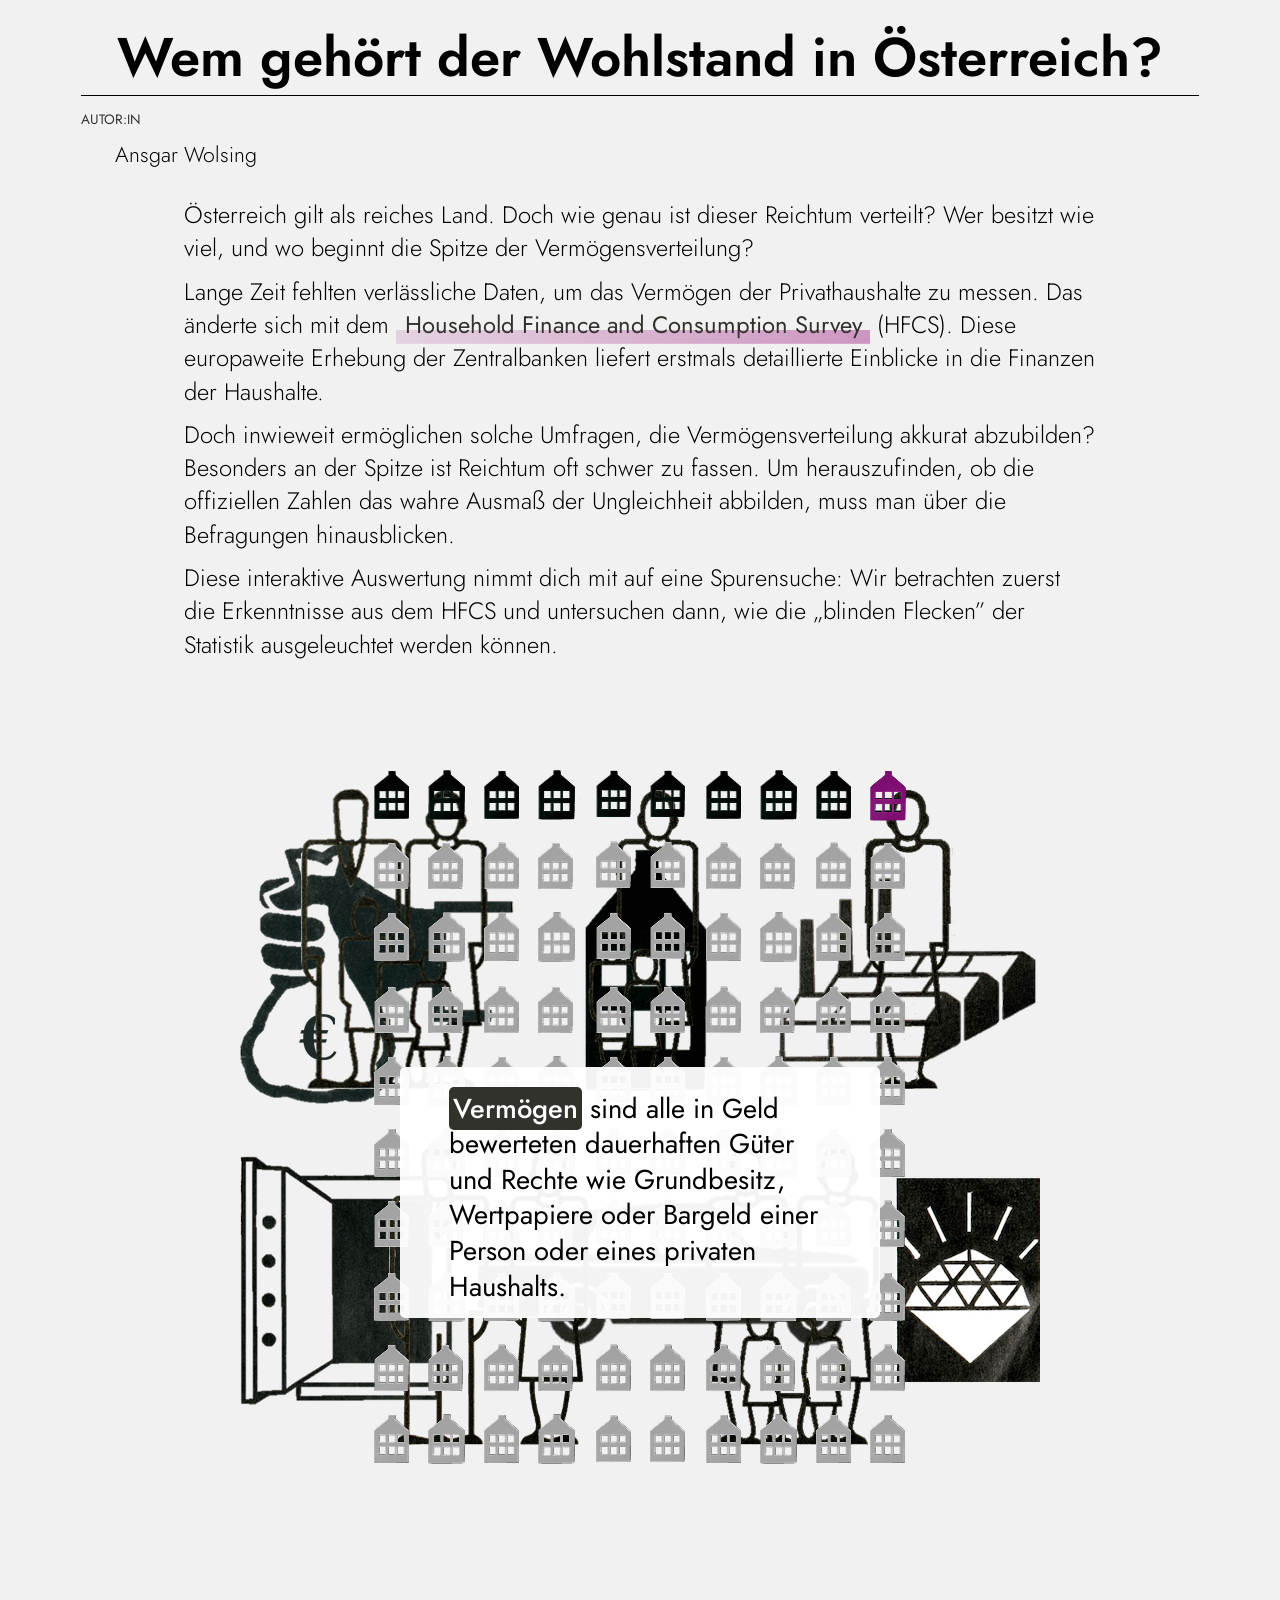
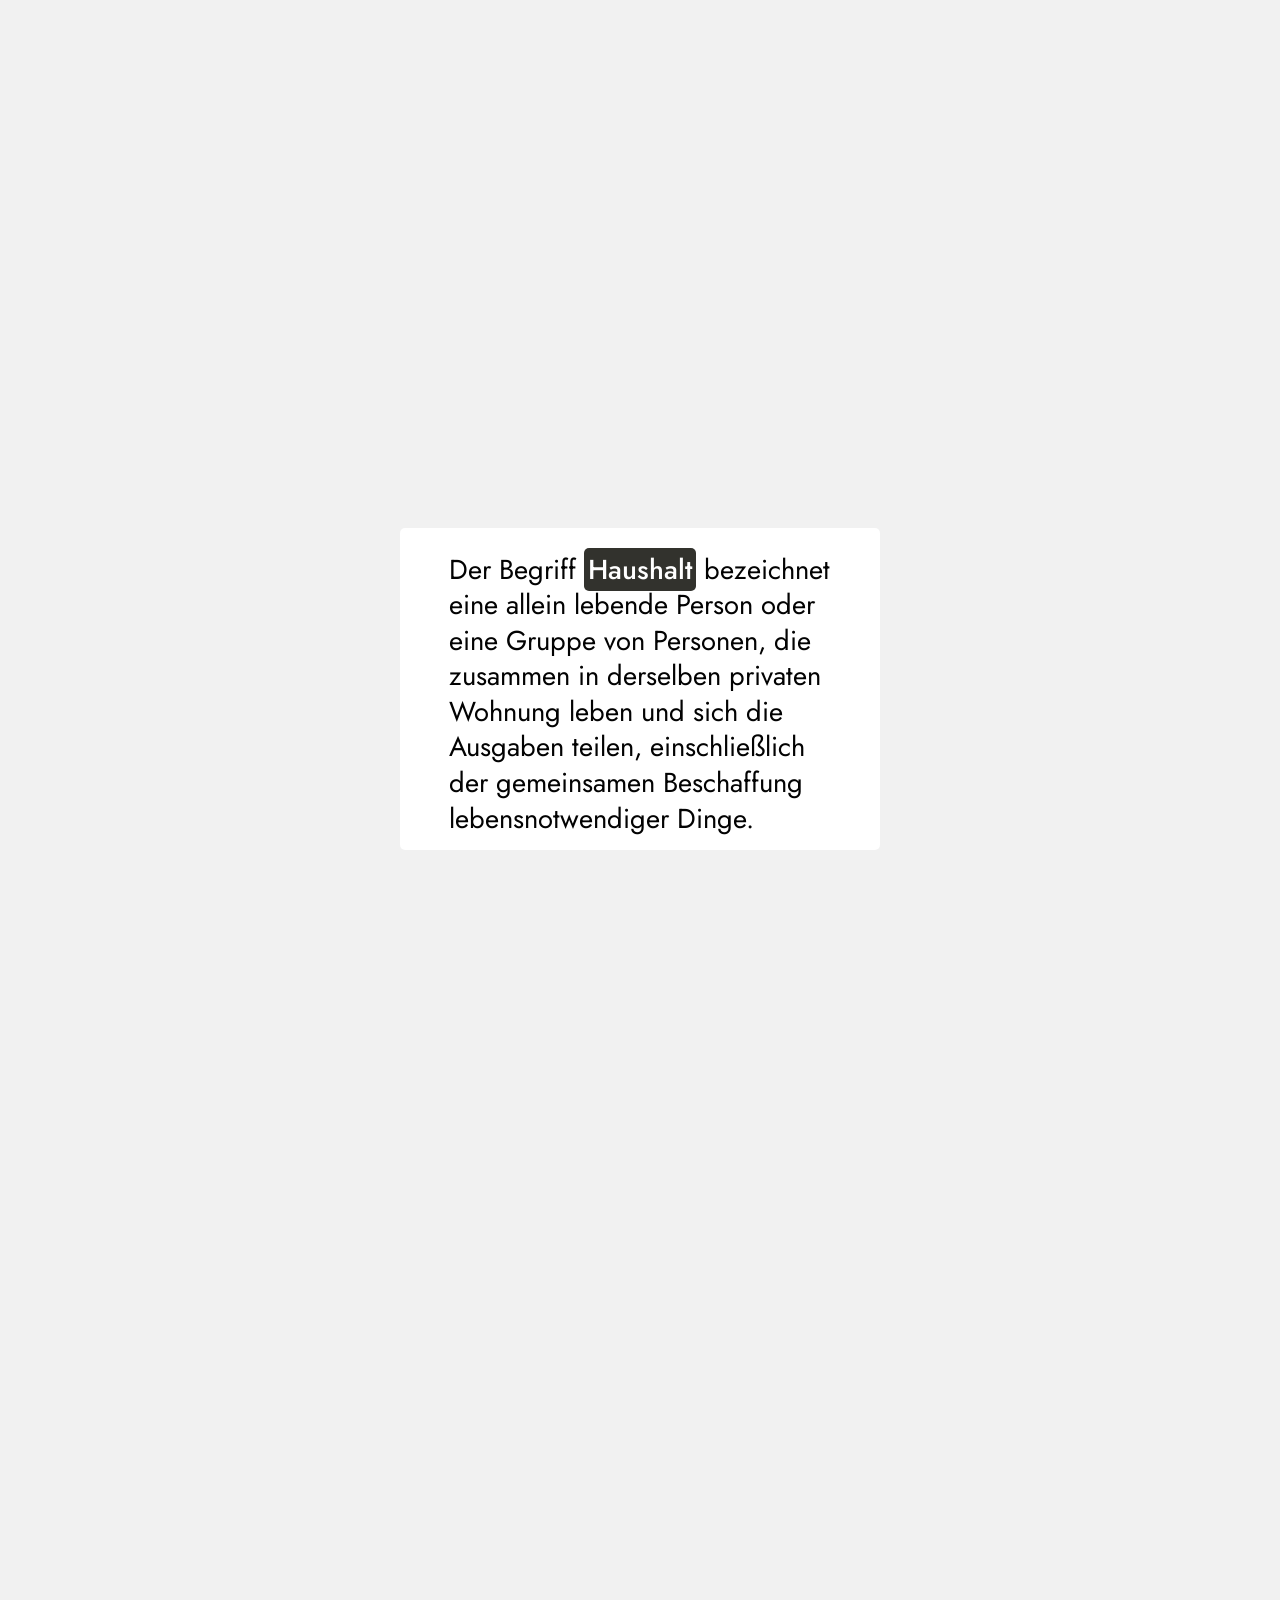
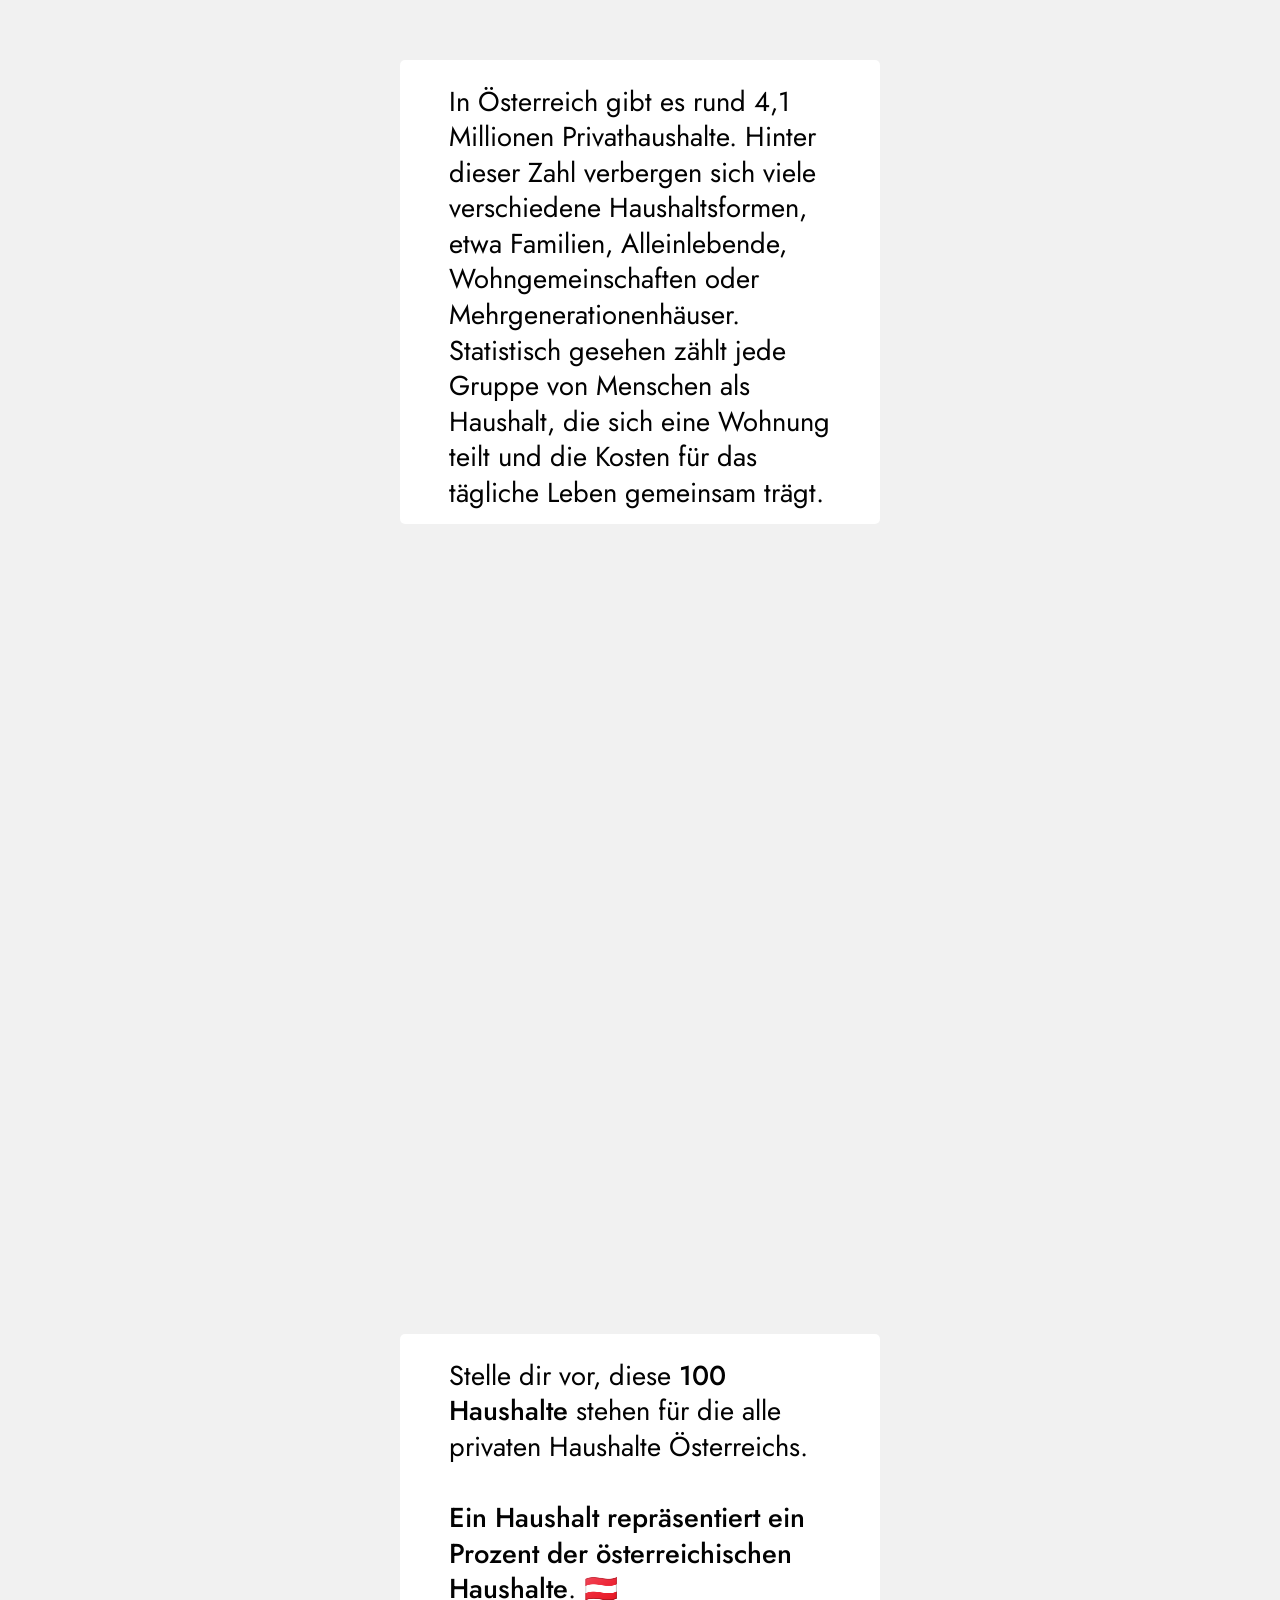
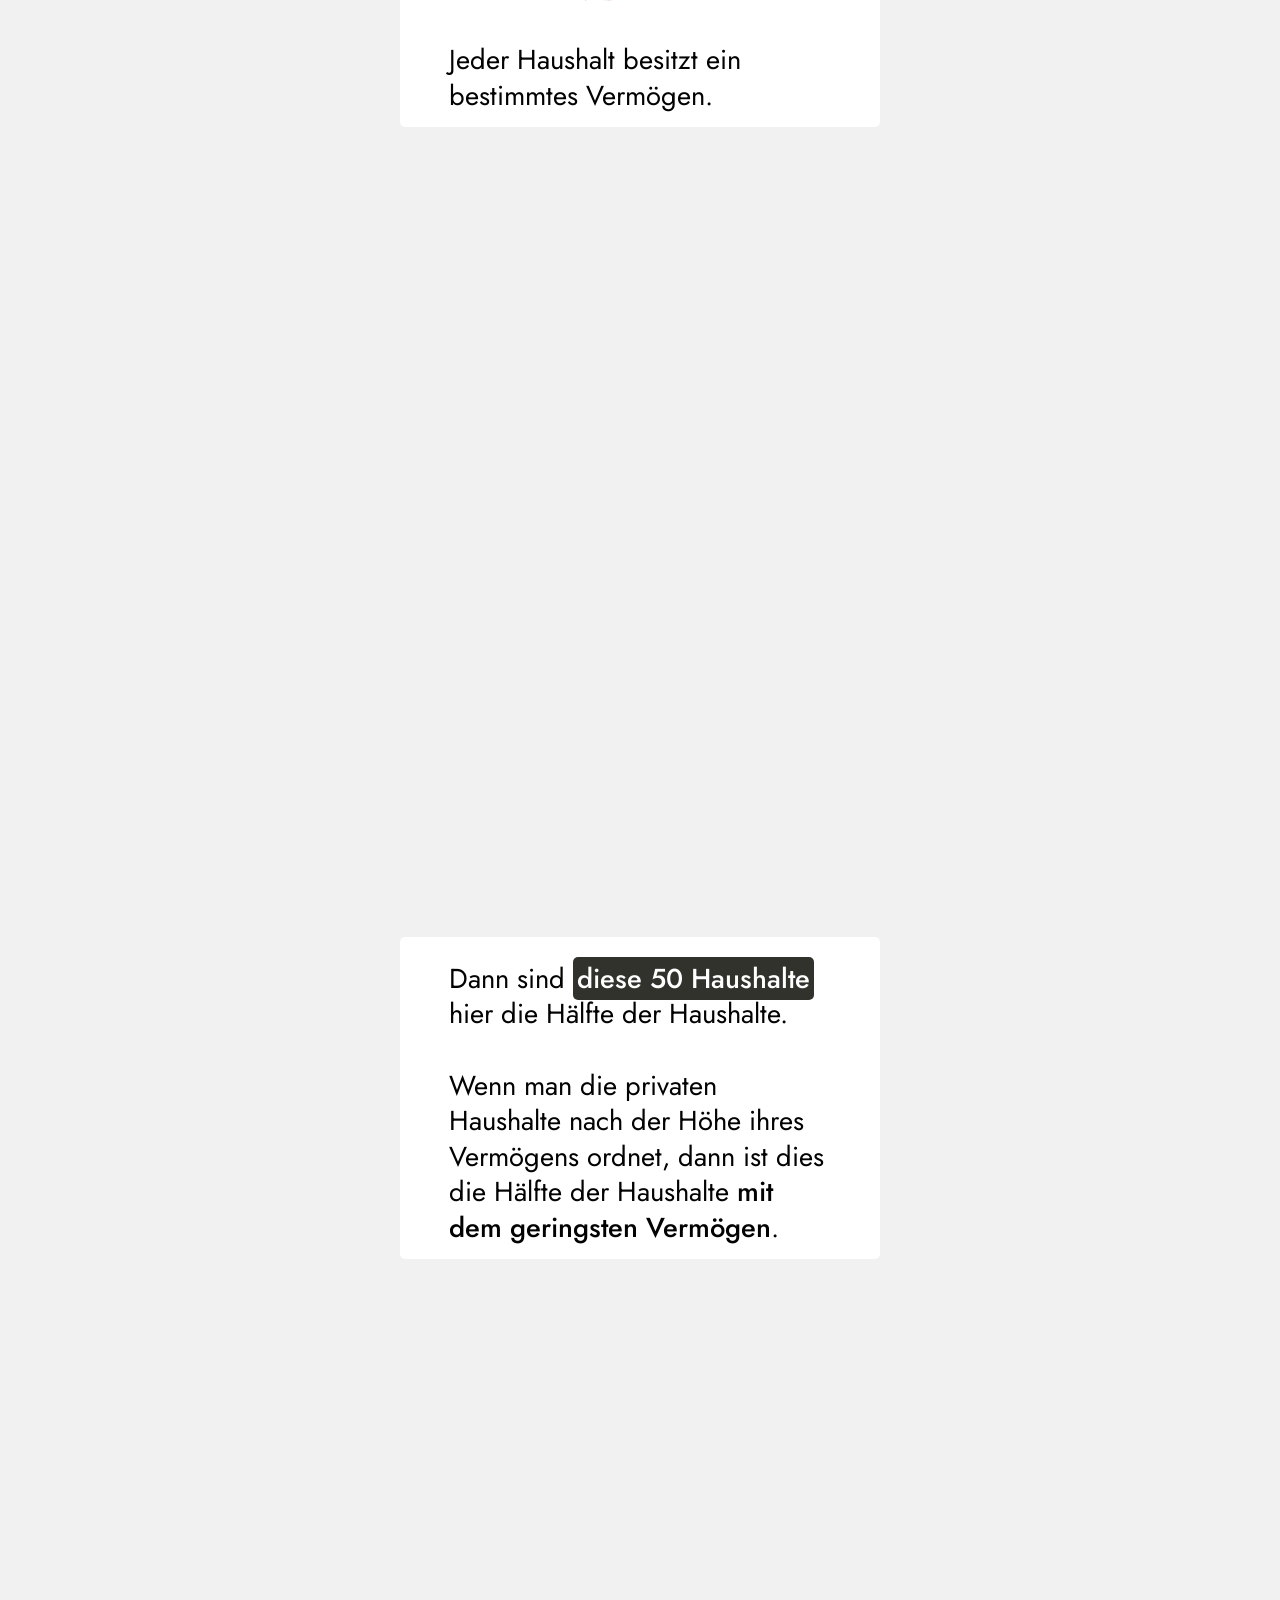
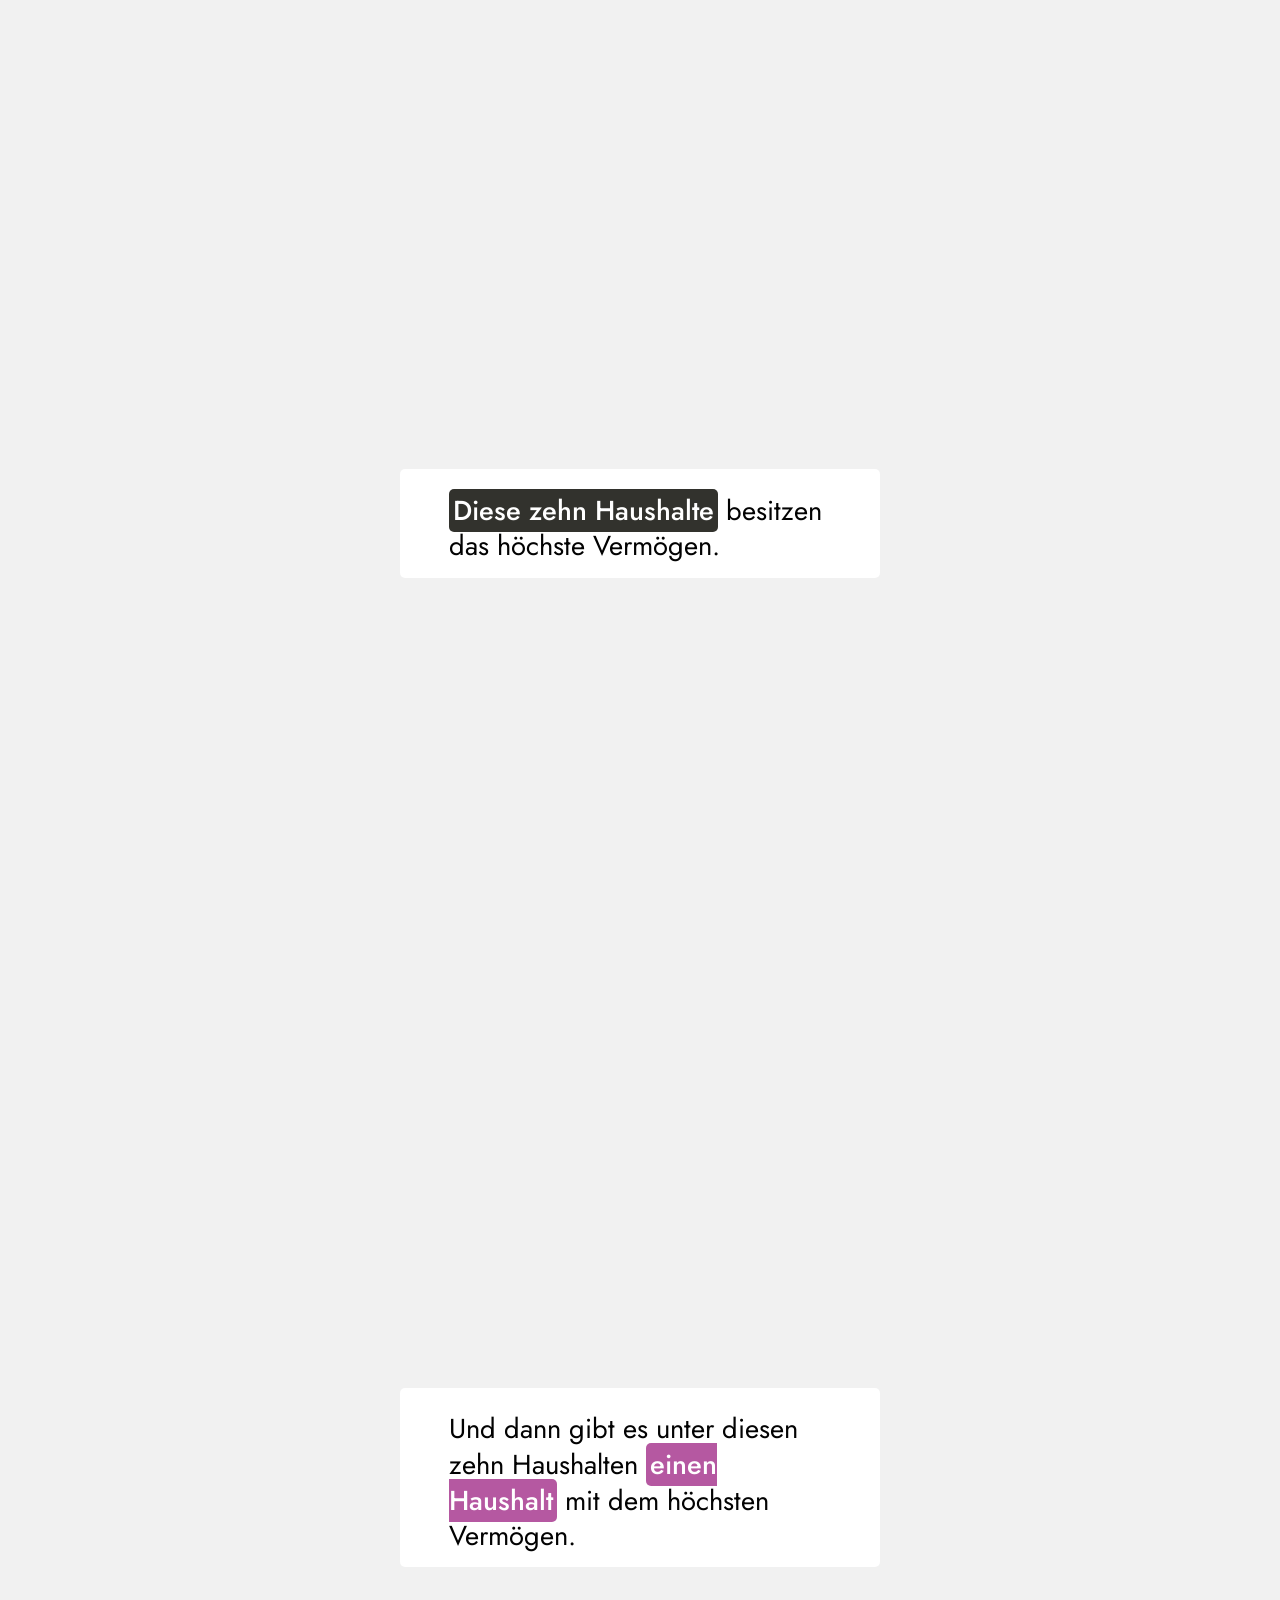
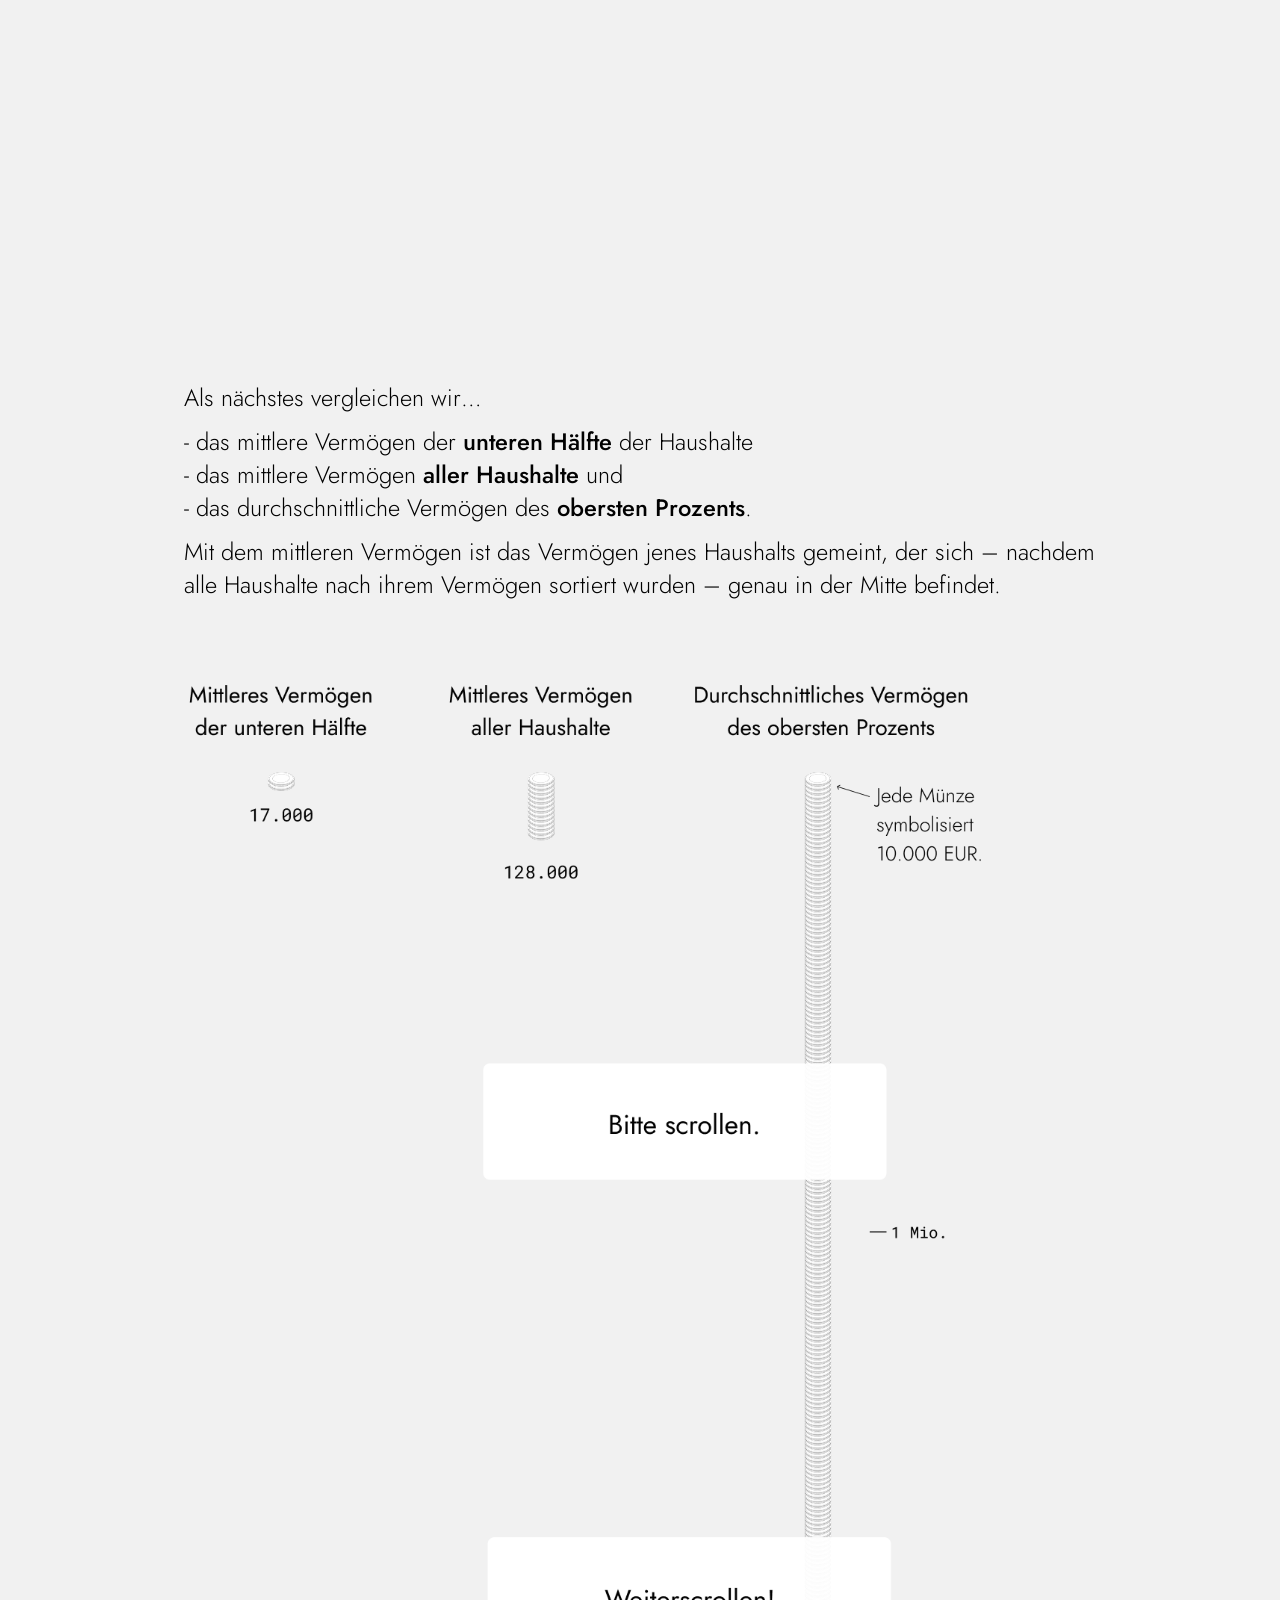
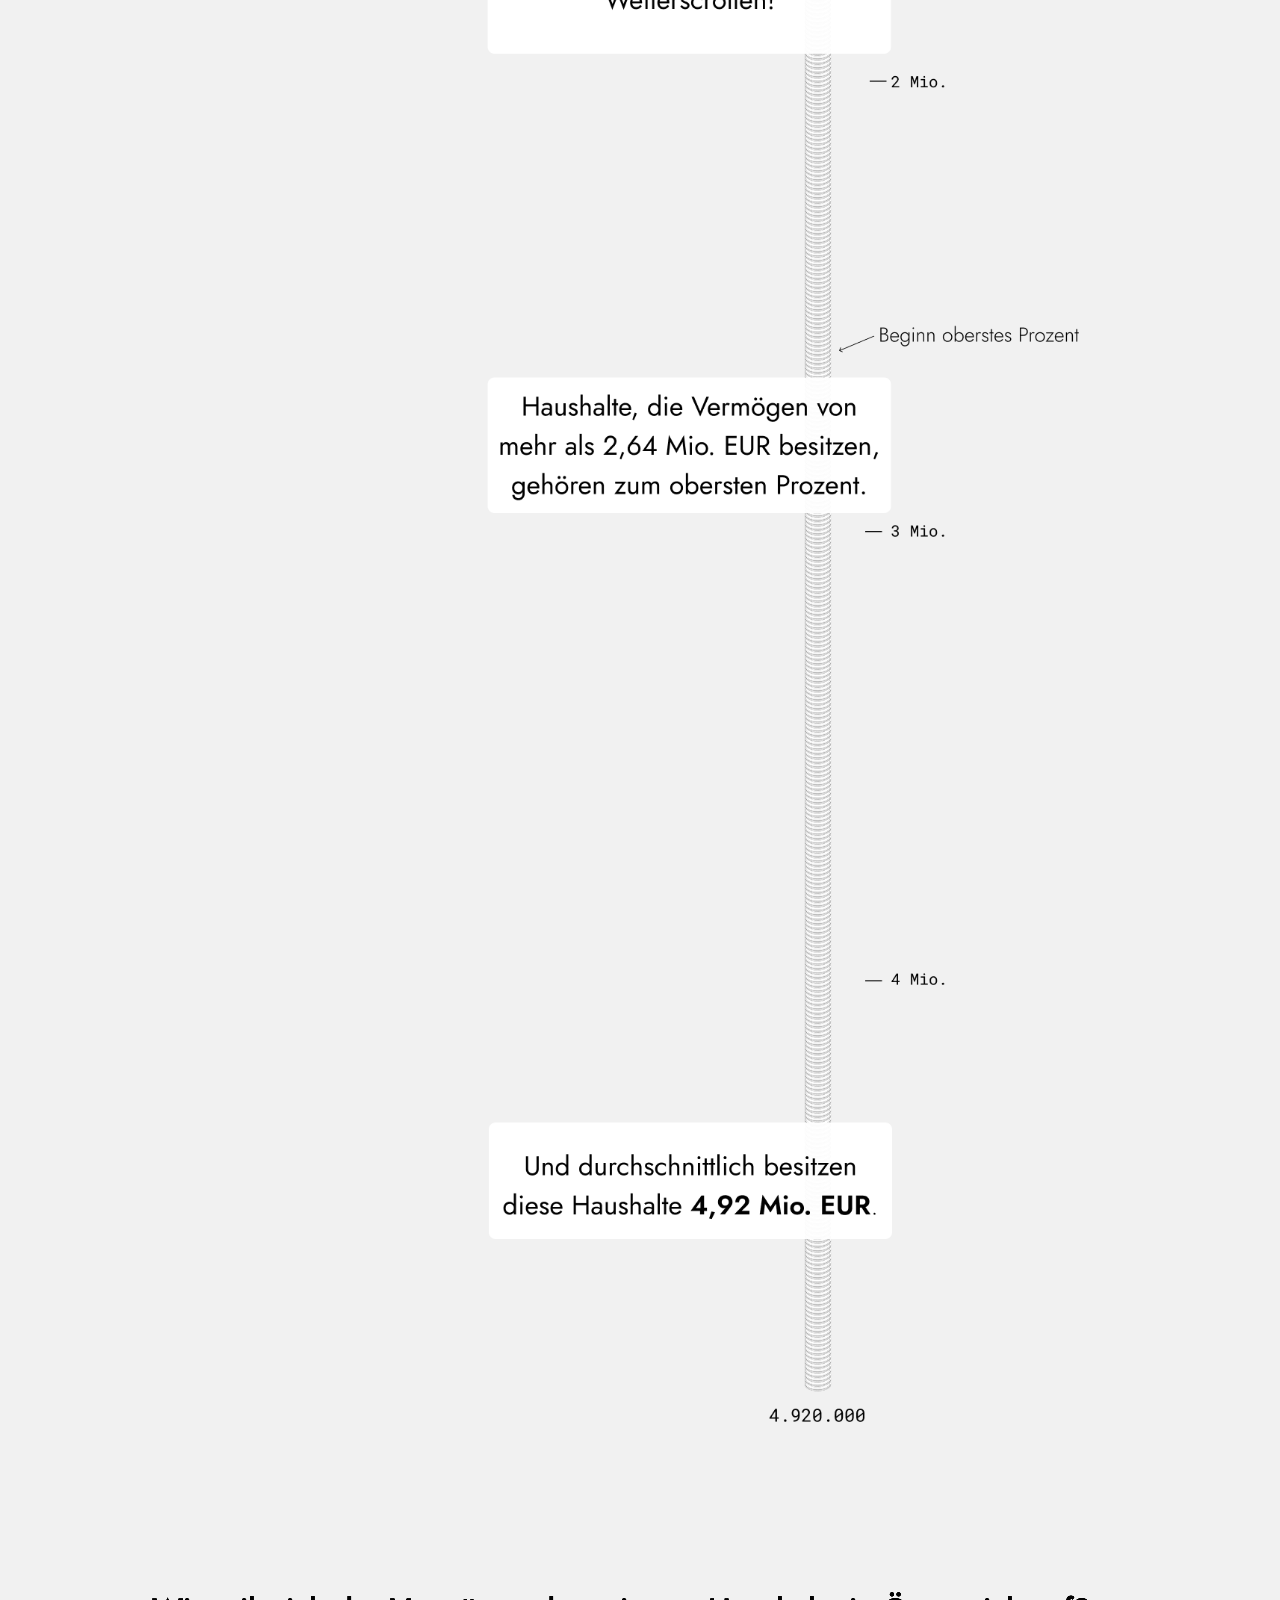
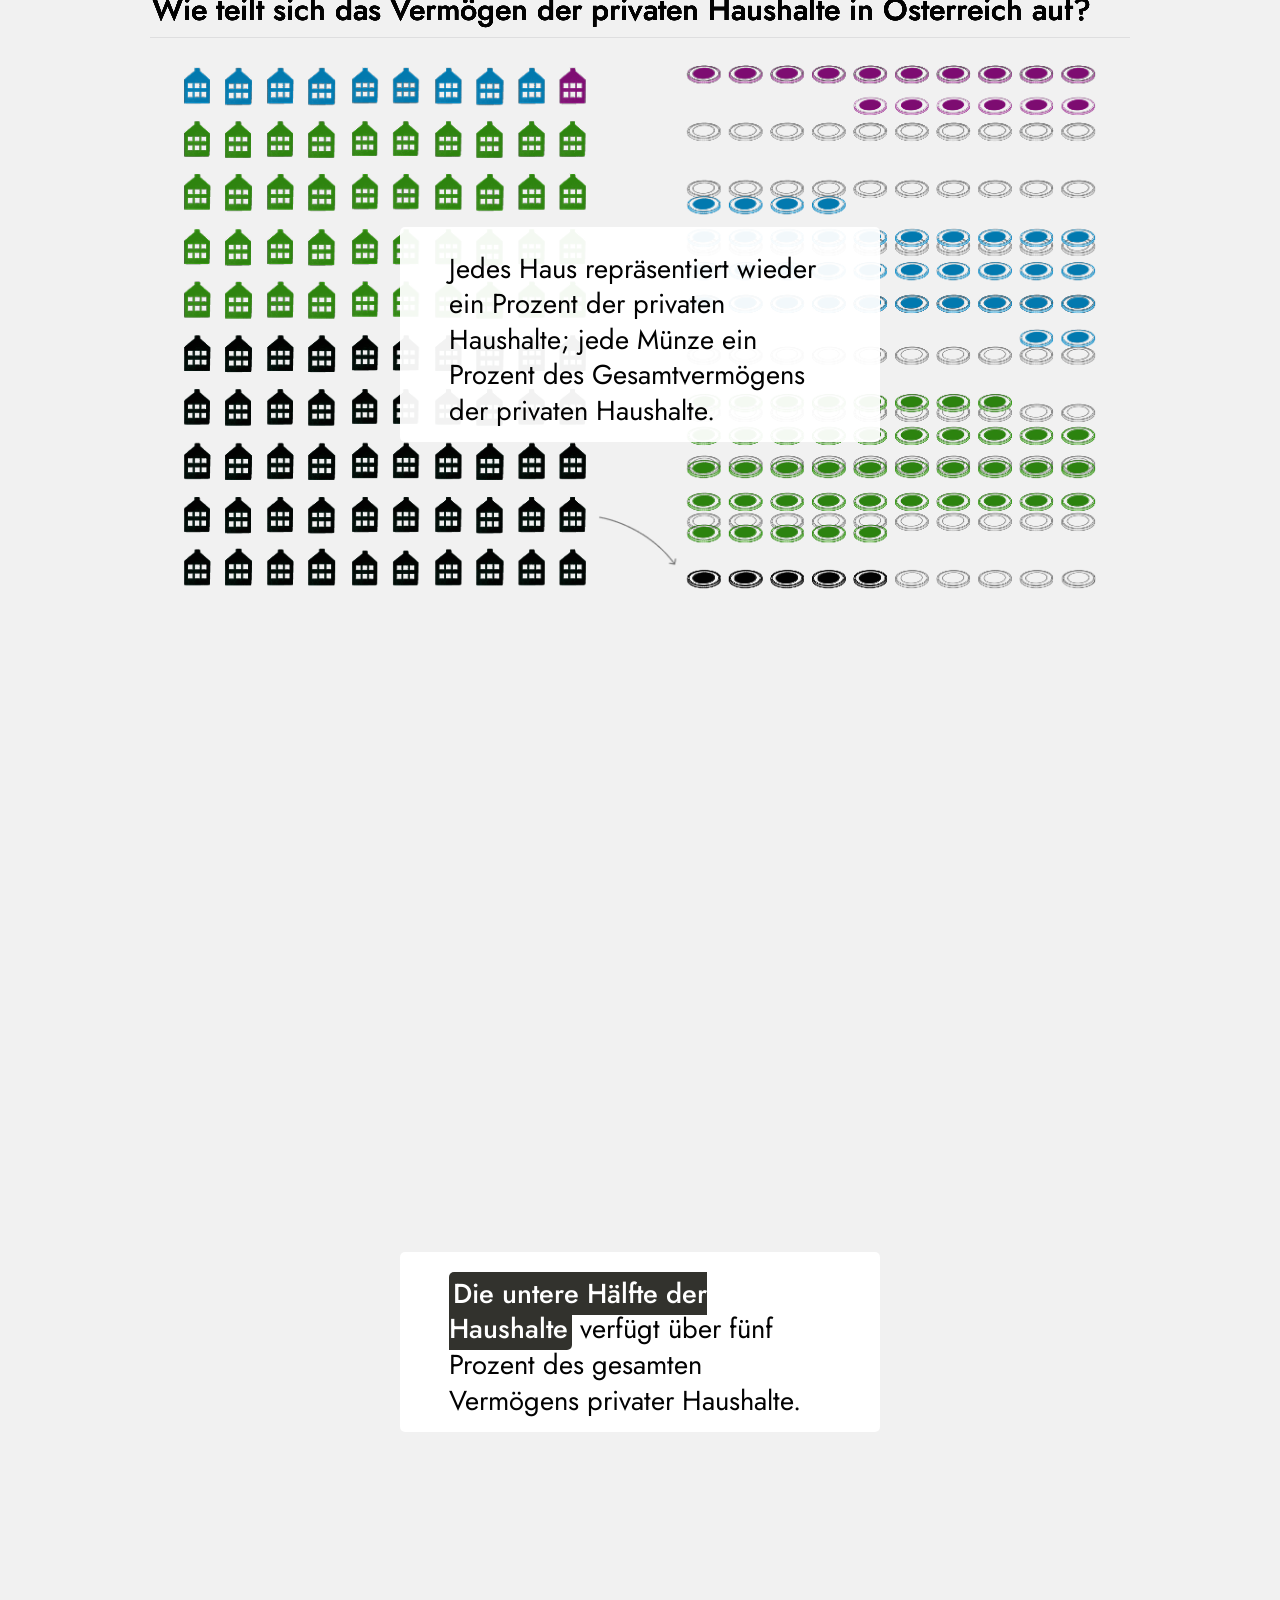
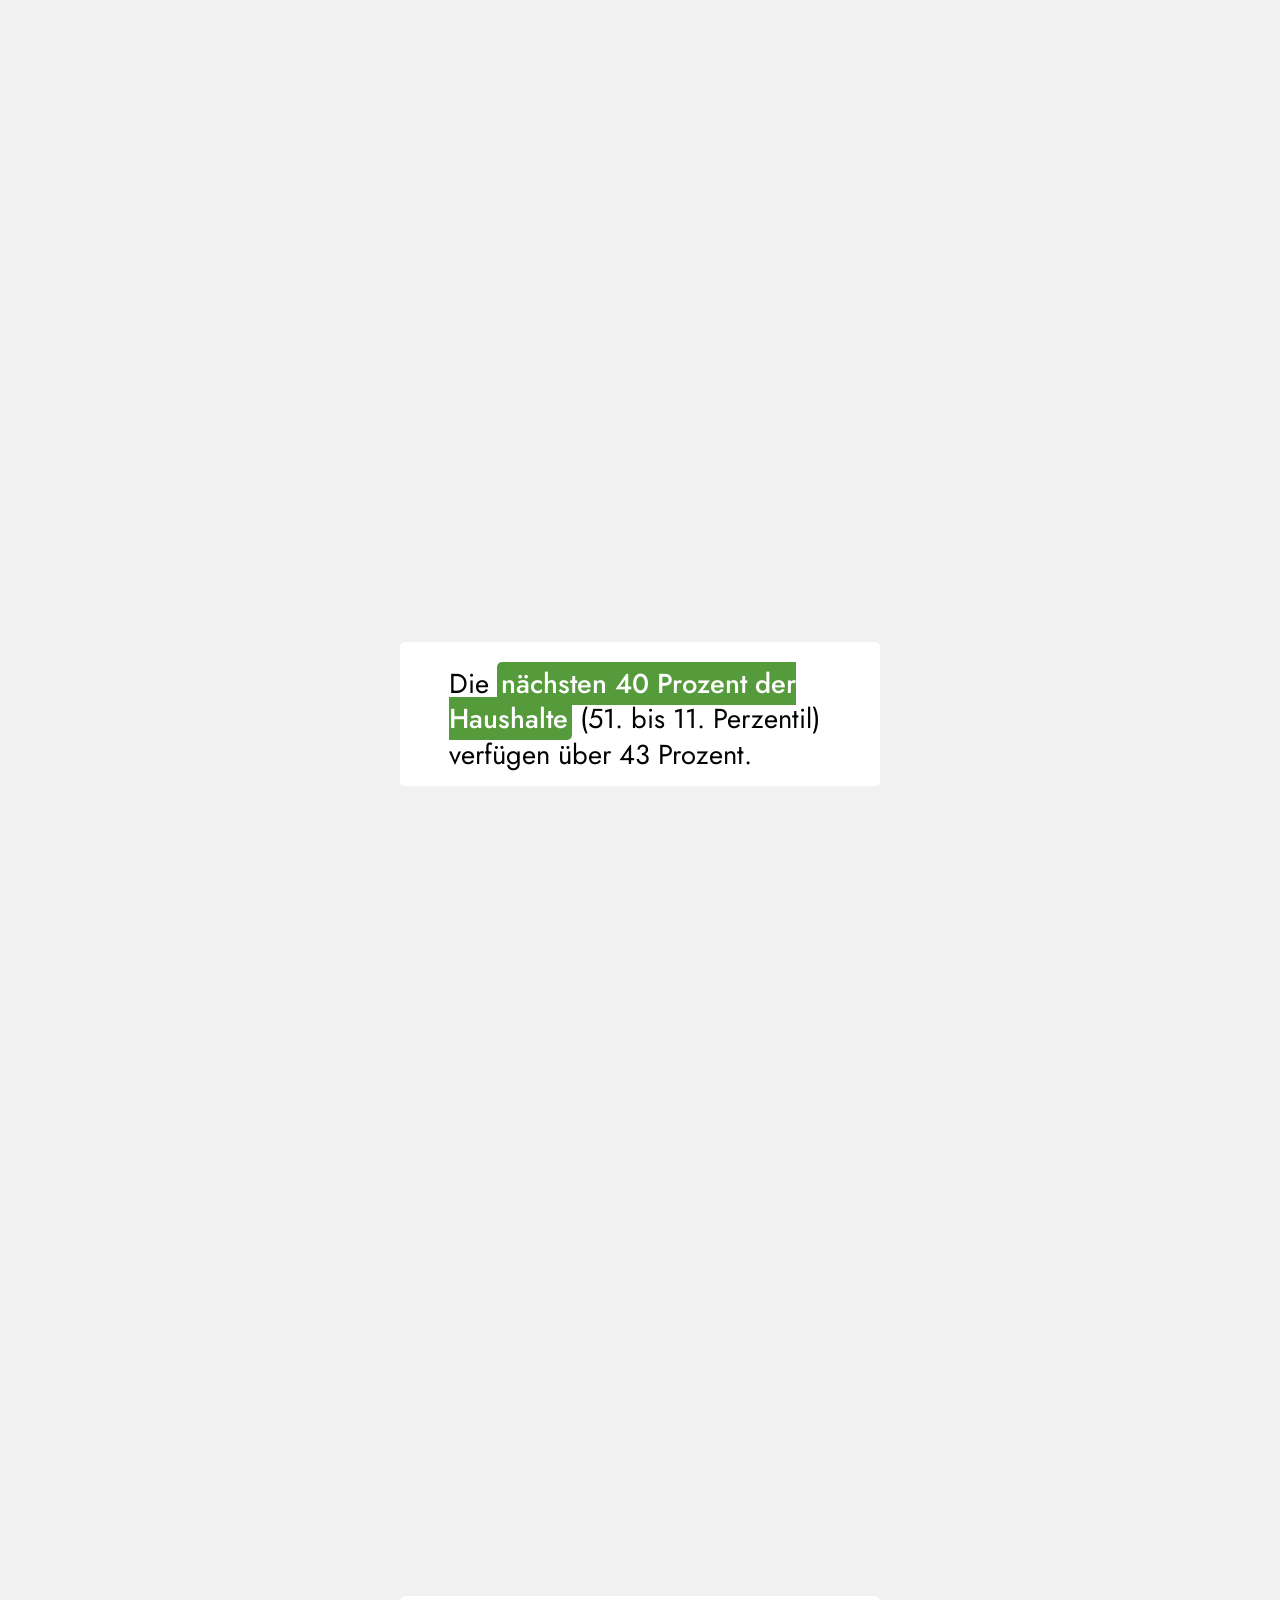
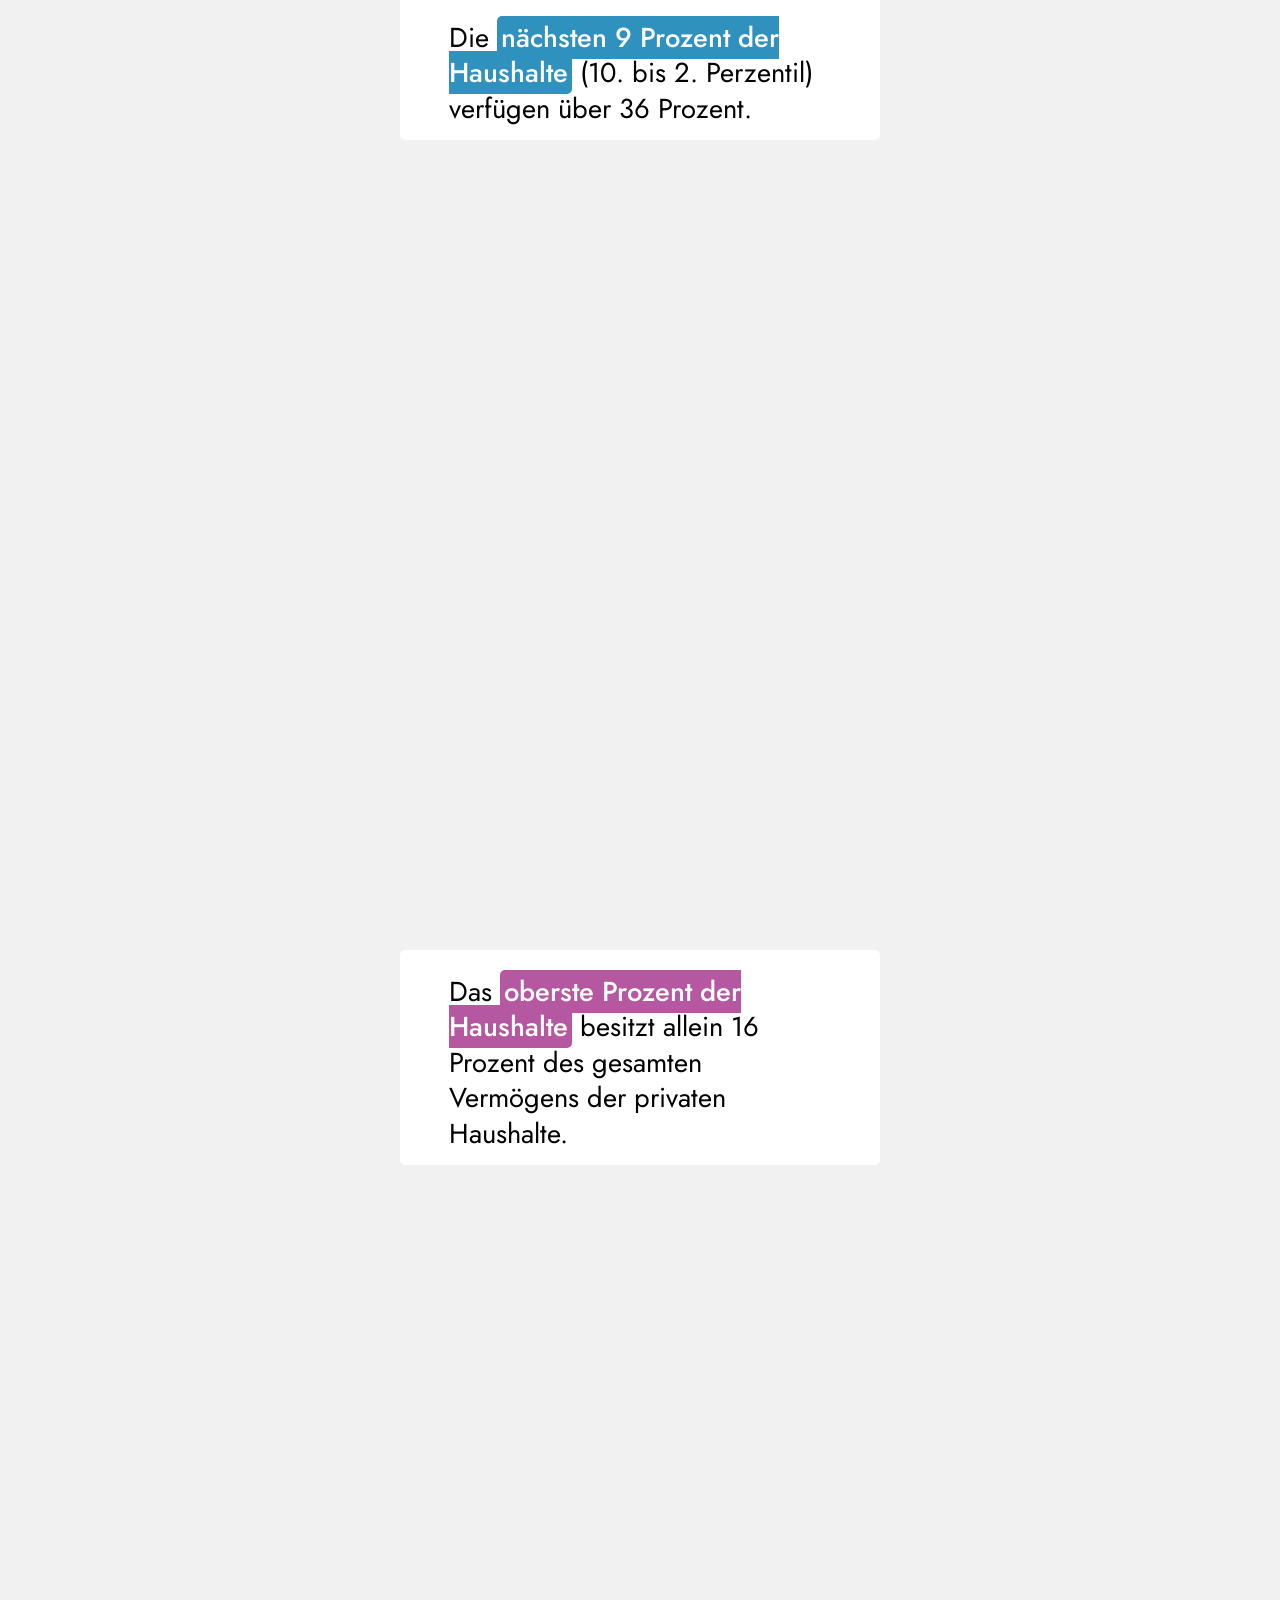
==== commit 3b7756d6: "Schriftgröße im Chart erhöht" ====
--- a/docs/index.html
+++ b/docs/index.html
@@ -56,11 +56,11 @@
       <!-- user-provided yaml closeread style options -->
       <style>
         :root {
-          --cr-section-background-color: #F1F1F1;
+          --cr-narrative-border-radius: 5px;
+--cr-section-background-color: #F1F1F1;
+--cr-narrative-text-color-overlay: black;
+--cr-narrative-font-family: Jost;
 --cr-narrative-background-color-overlay: #FFFFFFF2;
---cr-narrative-font-family: Jost;
---cr-narrative-text-color-overlay: black;
---cr-narrative-border-radius: 5px;
         }
       </style>
     
@@ -365,31 +365,31 @@
 </div>
 <div class="trigger new-trigger" data-focus-on="cr-haushalte-untere50-adj">
 <div class="narrative">
-<p>Ihr Anteil am Gesamtvermögen privater Haushalte beträgt nach der Anpassung lediglich <span class="highlighted-text">drei Prozent</span> (statt fünf Prozent).</p>
+<p>Ihr Anteil am Gesamtvermögen privater Haushalte beträgt nach der Anpassung lediglich <span class="highlighted-text">drei Prozent</span>.</p>
 </div>
 </div>
 </div>
 <div class="sticky-col">
 <div class="sticky-col-stack">
 <div id="cr-muenzen-top-1-roh" class="sticky">
-<p><img src="media/muenzen-top-1-roh.png" class="img-fluid" style="width:95.0%" alt=""></p>
+<p><img src="media/muenzen-top-1-roh.png" class="img-fluid" alt=""></p>
 </div>
 <div id="cr-muenzen-top-1-adj" class="sticky">
-<p><img src="media/muenzen-top-1-adj.png" class="img-fluid" style="width:95.0%" alt=""></p>
+<p><img src="media/muenzen-top-1-adj.png" class="img-fluid" alt=""></p>
 </div>
 <div id="cr-haushalte-1-lila-99-grau" class="sticky">
 <div style="text-align:center">
-<img src="media/haushalte-1-lila-99-grau.png" class="img-fluid" style="width:75.0%" alt="">
+<img src="media/haushalte-1-lila-99-grau.png" class="img-fluid" alt="">
 </div>
 </div>
 <div id="cr-haushalte-1-lila-9-blau-90-grau" class="sticky">
 <div style="text-align:center">
-<img src="media/haushalte-1-lila-9-blau-90-grau.png" class="img-fluid" style="width:75.0%" alt="">
+<img src="media/haushalte-1-lila-9-blau-90-grau.png" class="img-fluid" alt="">
 </div>
 </div>
 <div id="cr-haushalte-untere50-adj" class="sticky">
 <div style="text-align:center">
-<img src="media/haushalte-untere50-adj.png" class="img-fluid" style="width:75.0%" alt="">
+<img src="media/haushalte-untere50-adj.png" class="img-fluid" alt="">
 </div>
 </div>
 </div>
--- a/docs/css/styles.css
+++ b/docs/css/styles.css
@@ -14,7 +14,7 @@
 body {
   font-family: Jost, Arial, sans-serif;
   color: black;
-  font-weight: 400;
+  font-weight: 300;
 }
 
 h1 {
@@ -65,7 +65,7 @@
 }
 
 .narrative p {
-  font-size: clamp(0.9rem, 0.5rem + 2vw, 1.2em);
+  font-size: clamp(0.9rem, 0.5rem + 2vw, 1.1em);
   font-weight: 400;
   line-height: clamp(1.25, 1.3, 1.4) !important;
   word-break: break-word;
@@ -202,7 +202,7 @@
   
   #quarto-document-content > p {
     padding-inline: 1rem;
-    font-size: 1.1rem;
+    font-size: 1.0rem;
     max-width: calc(100vw - 2rem); 
   }
   
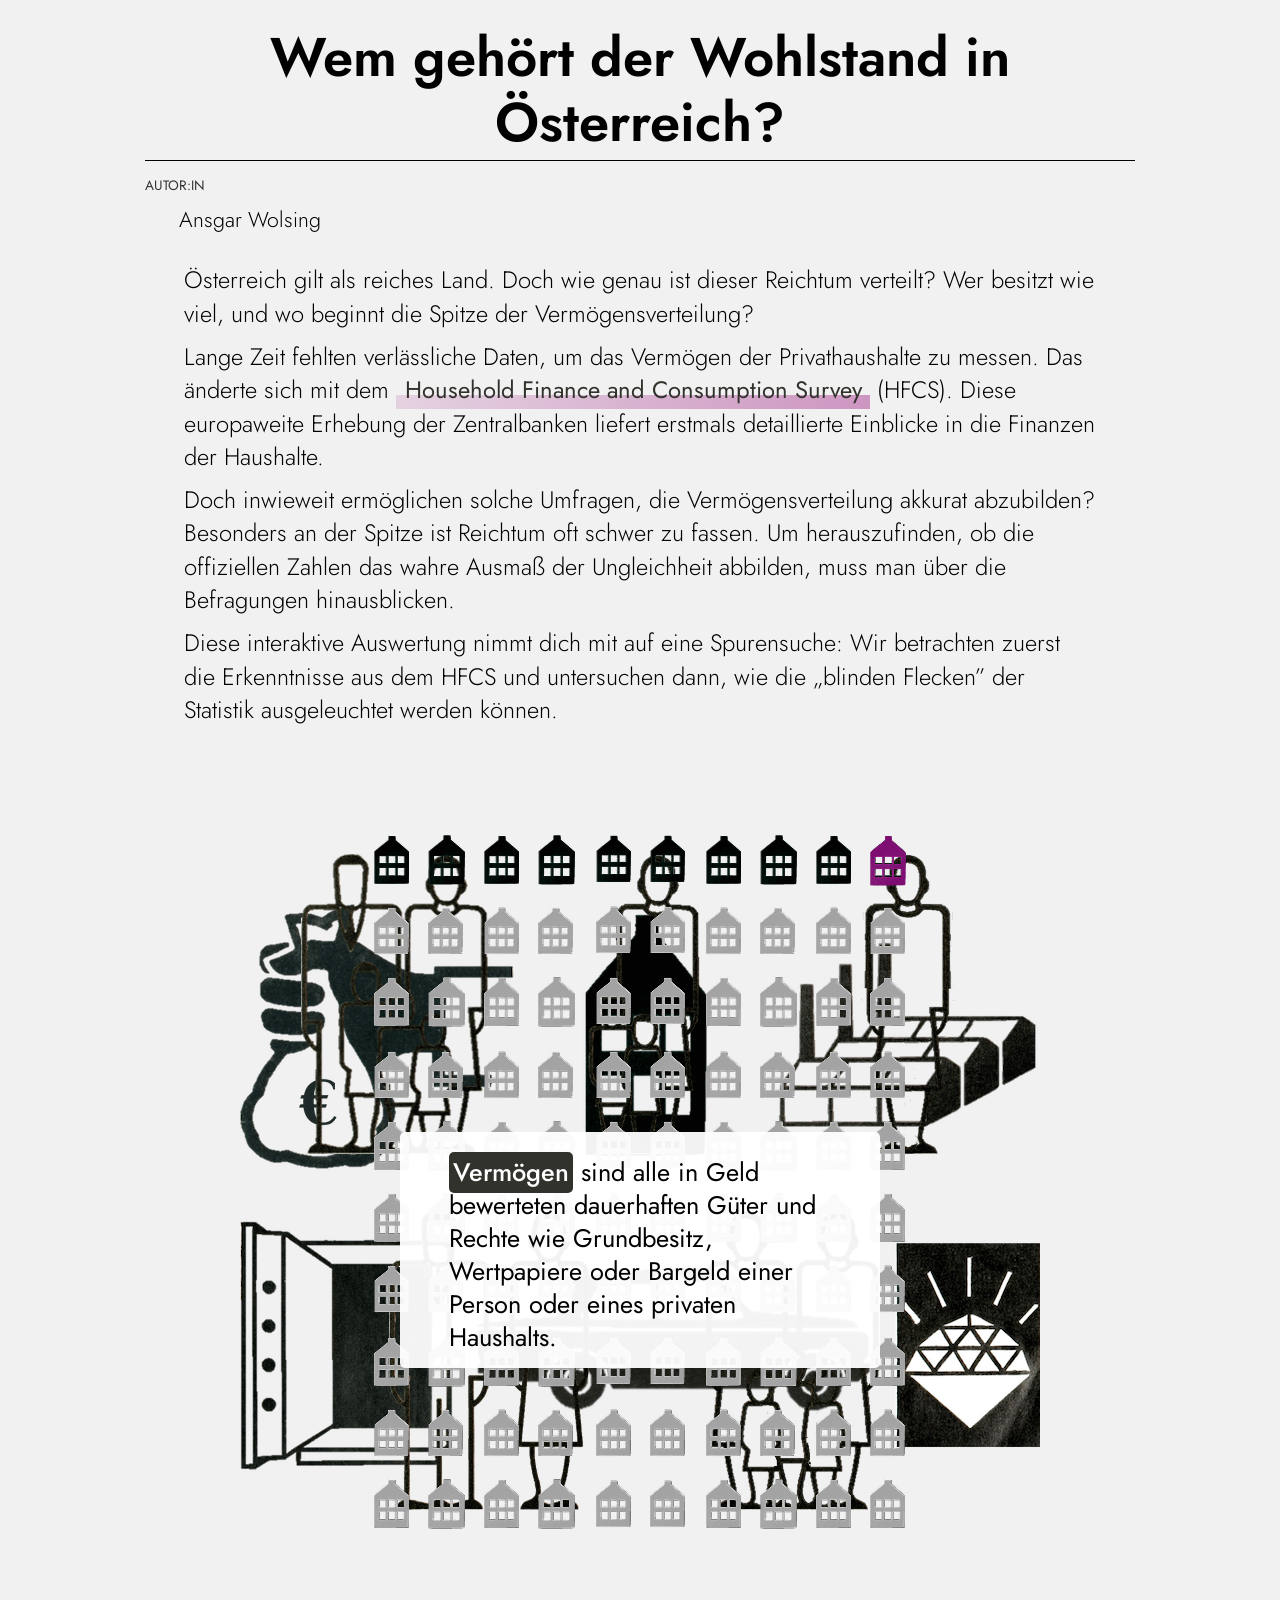
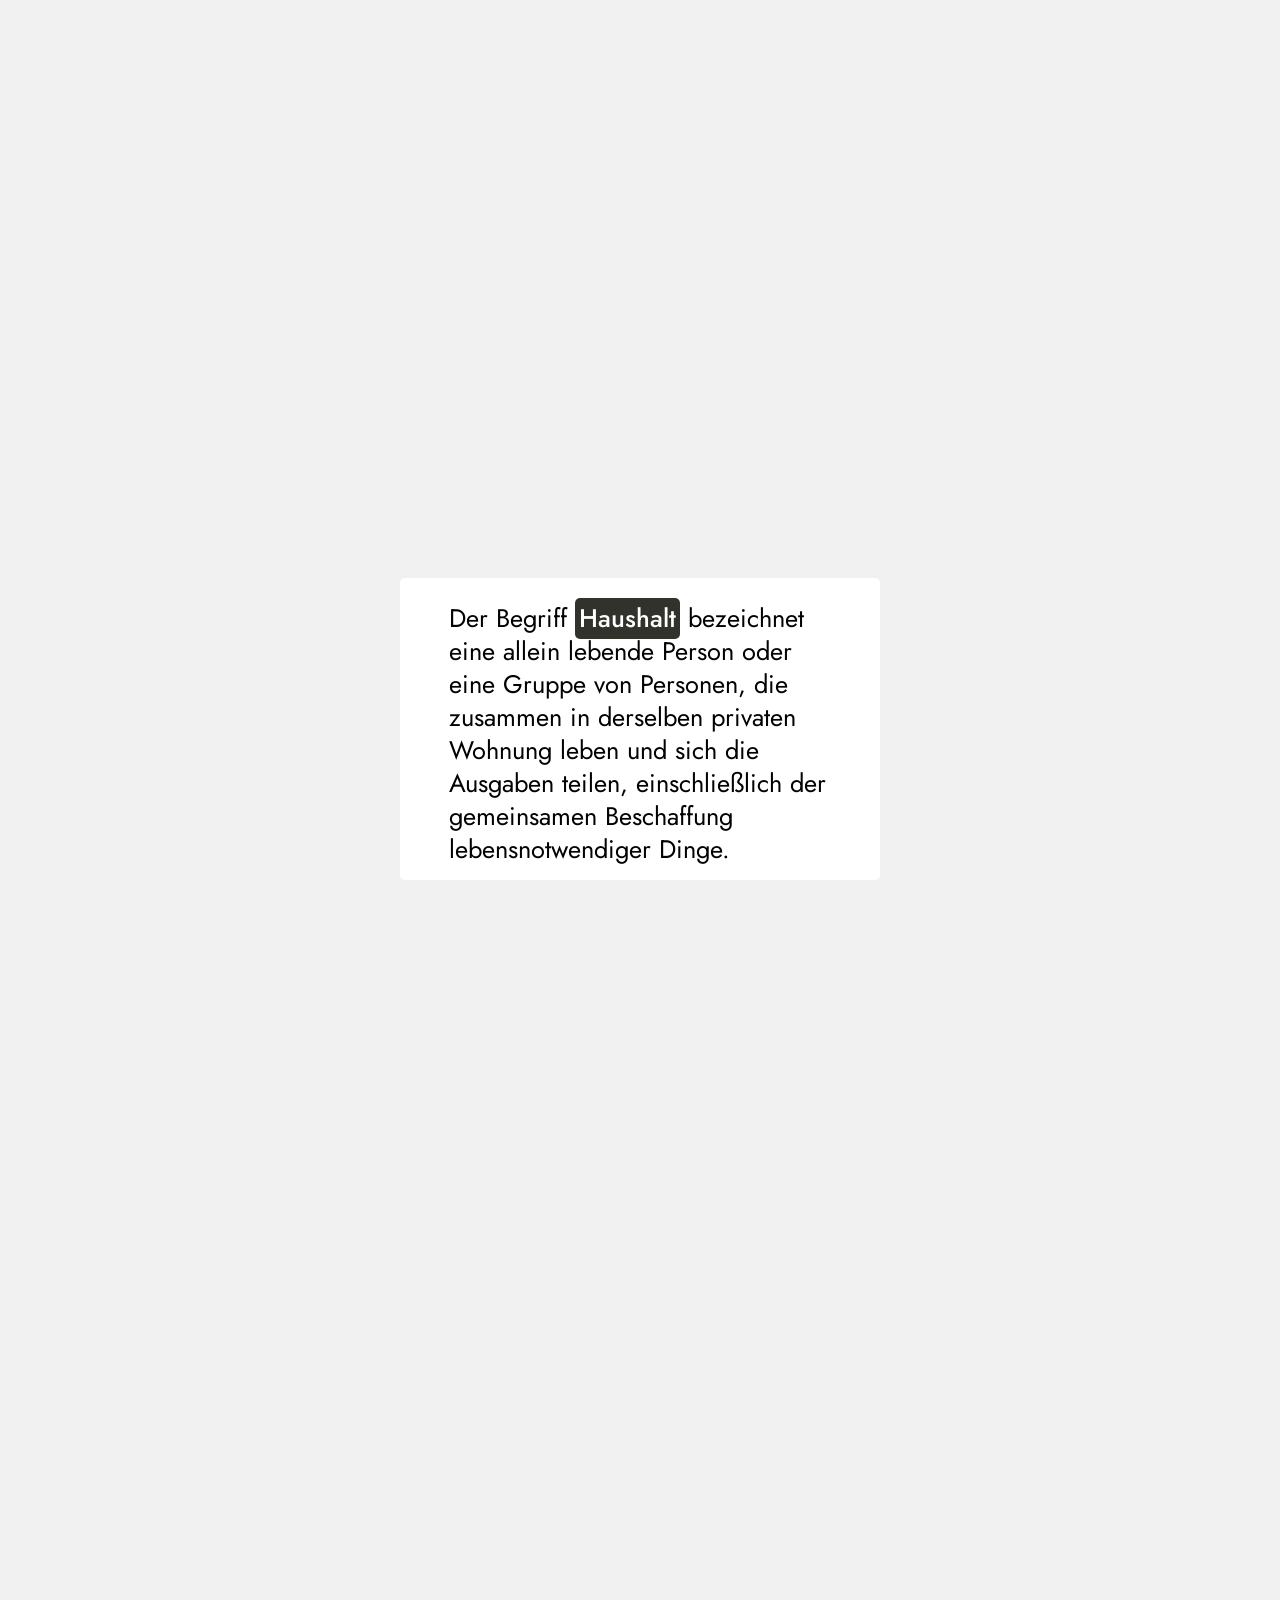
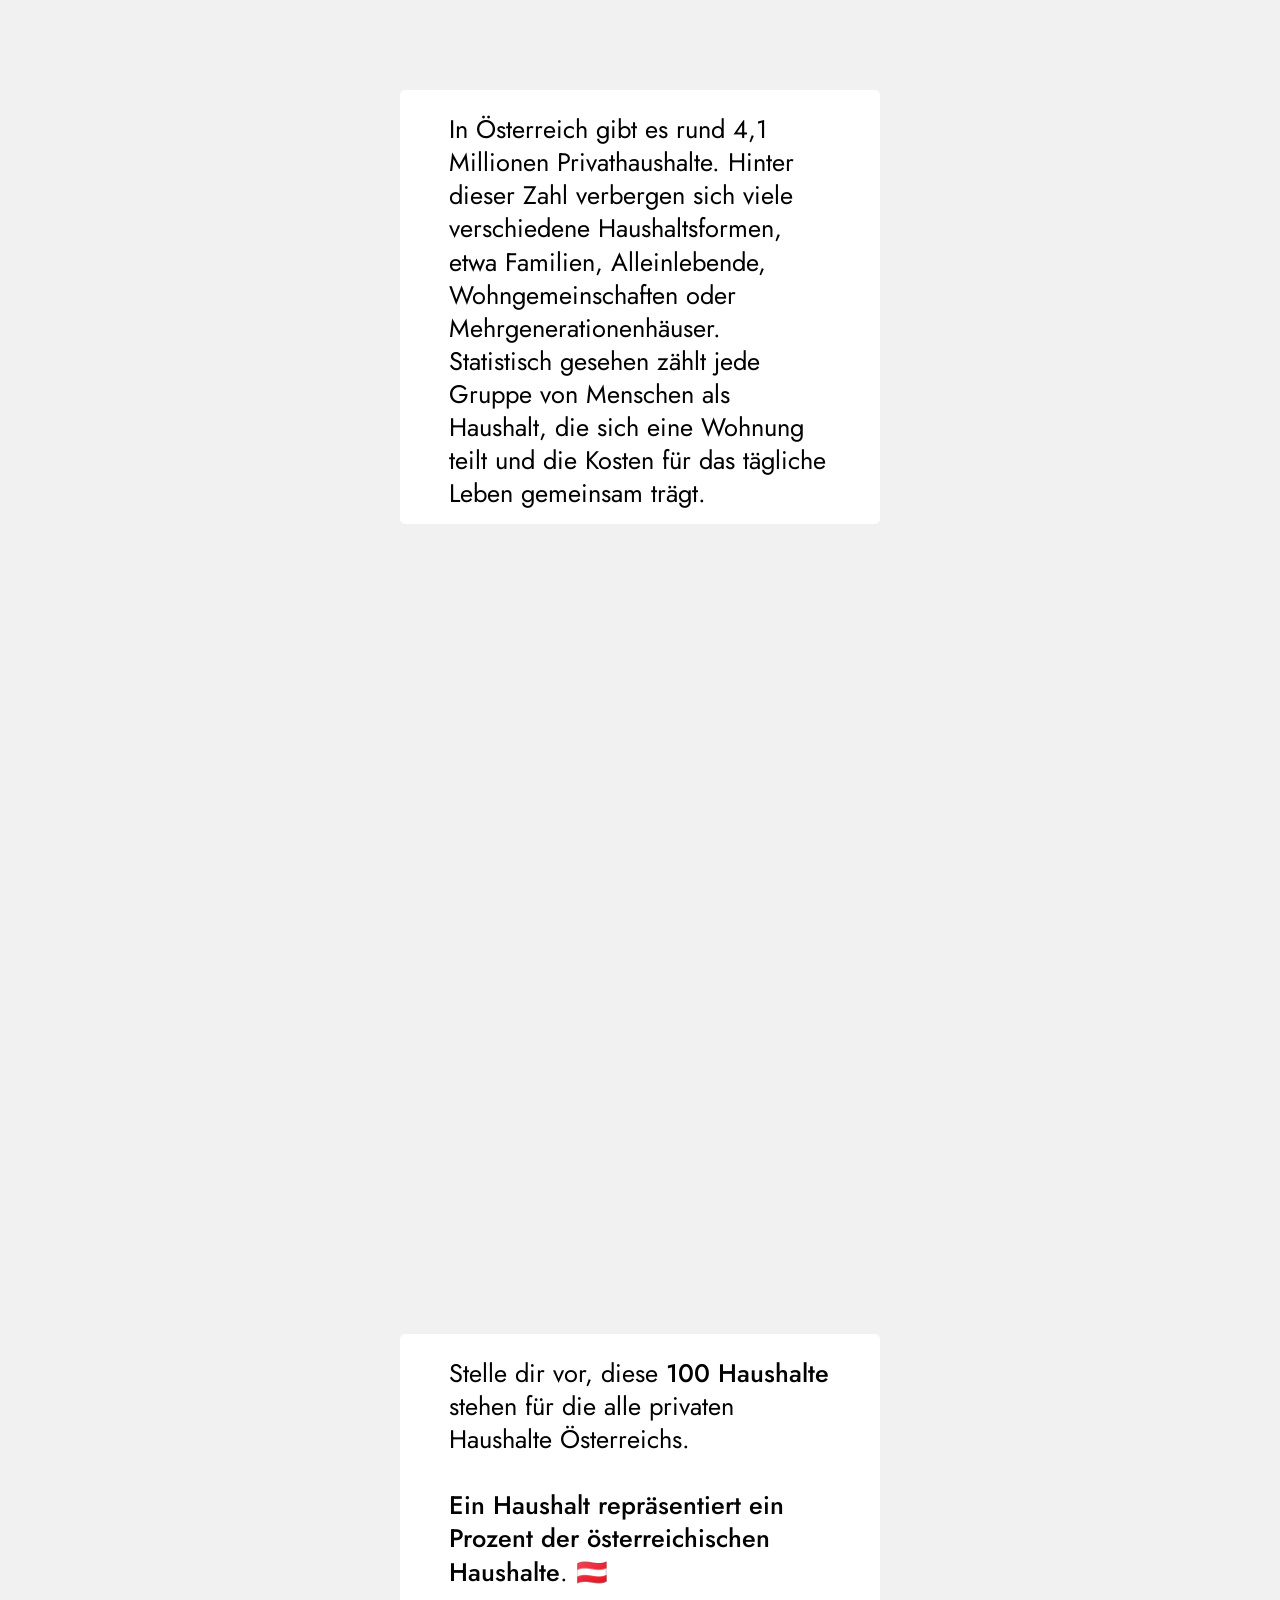
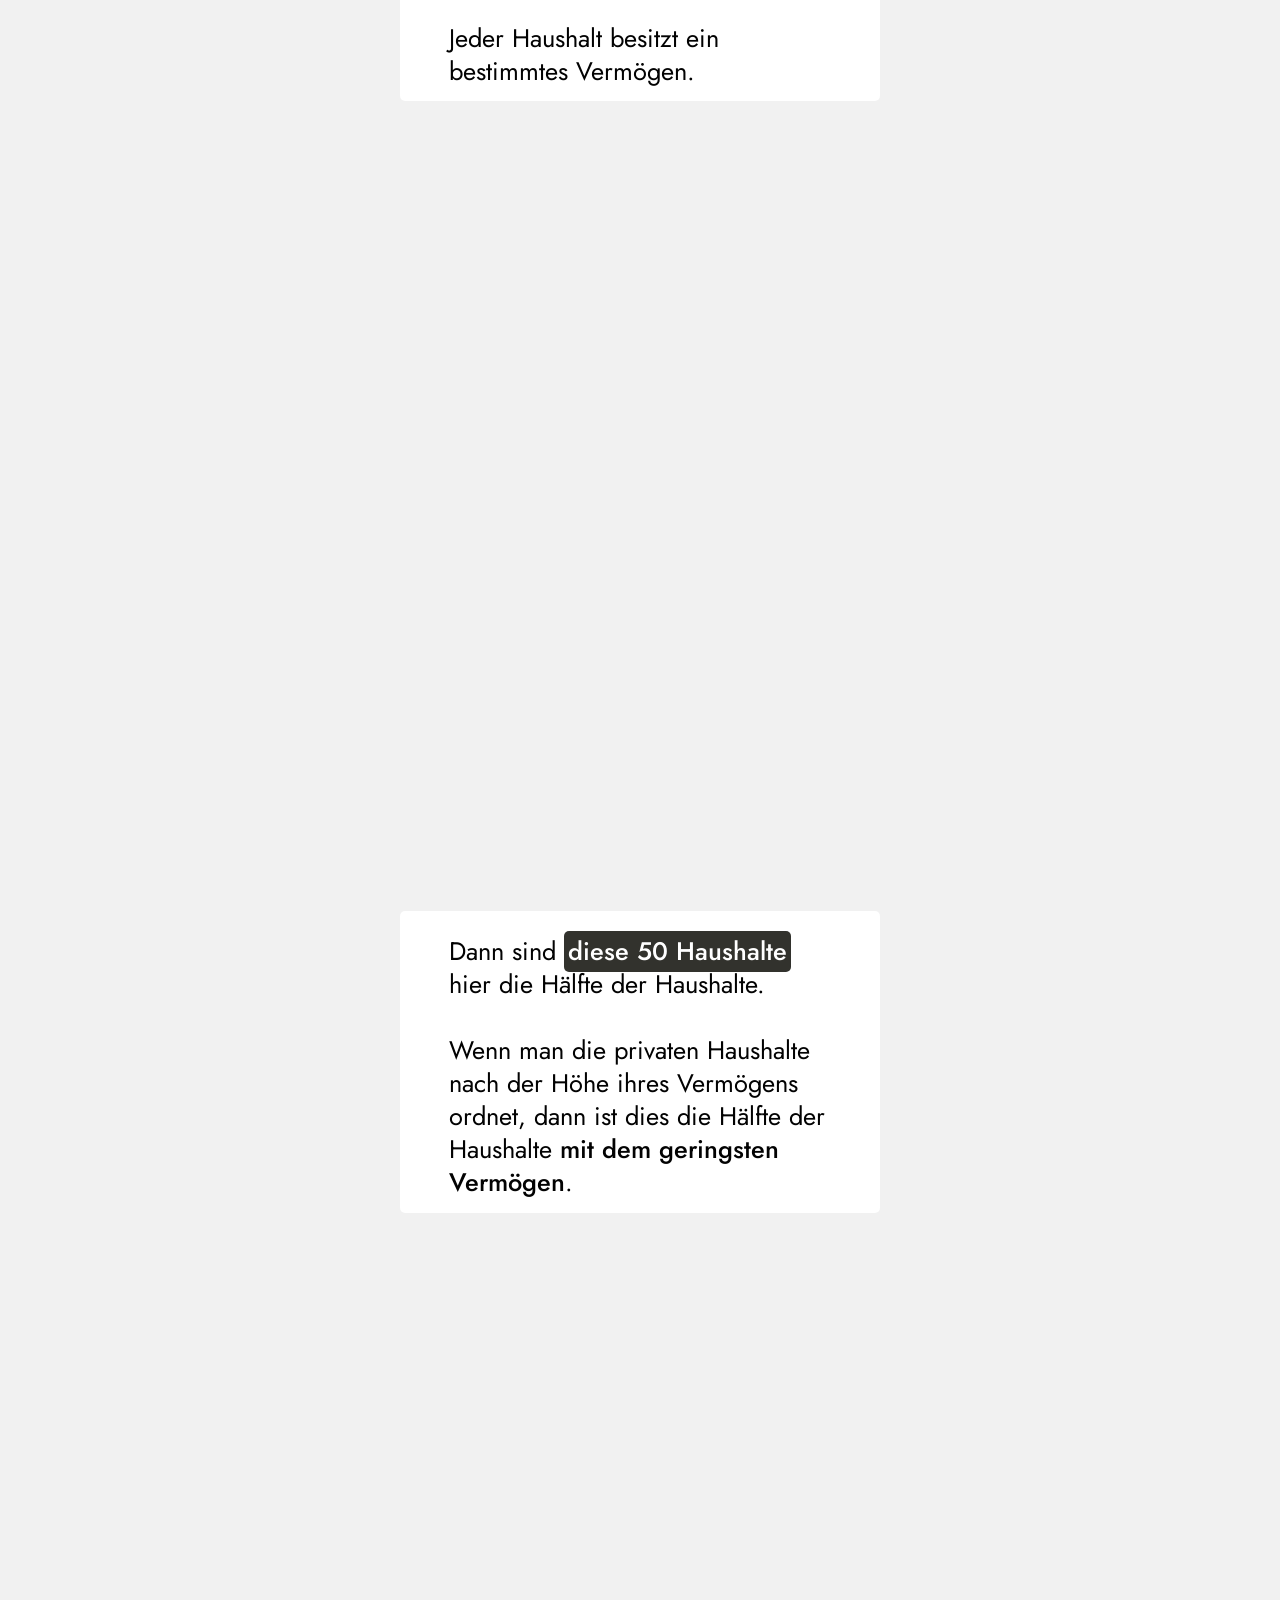
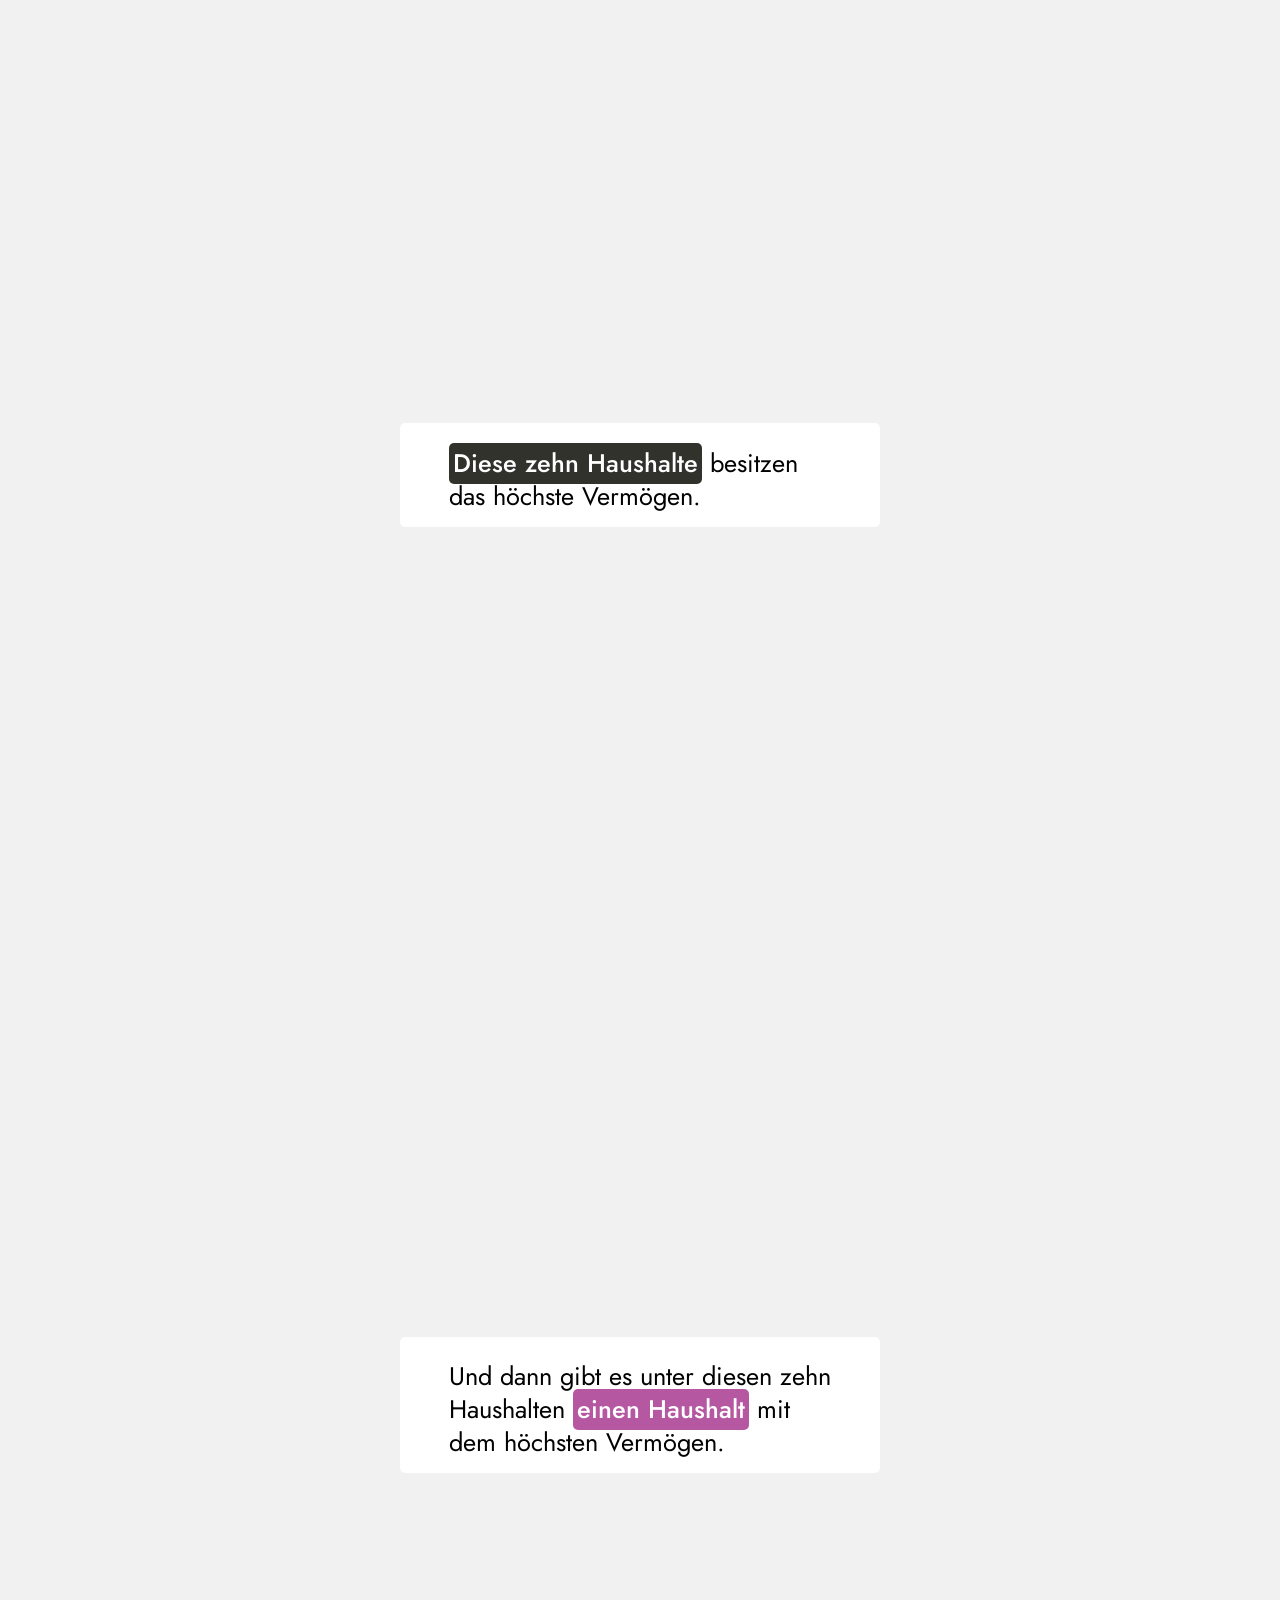
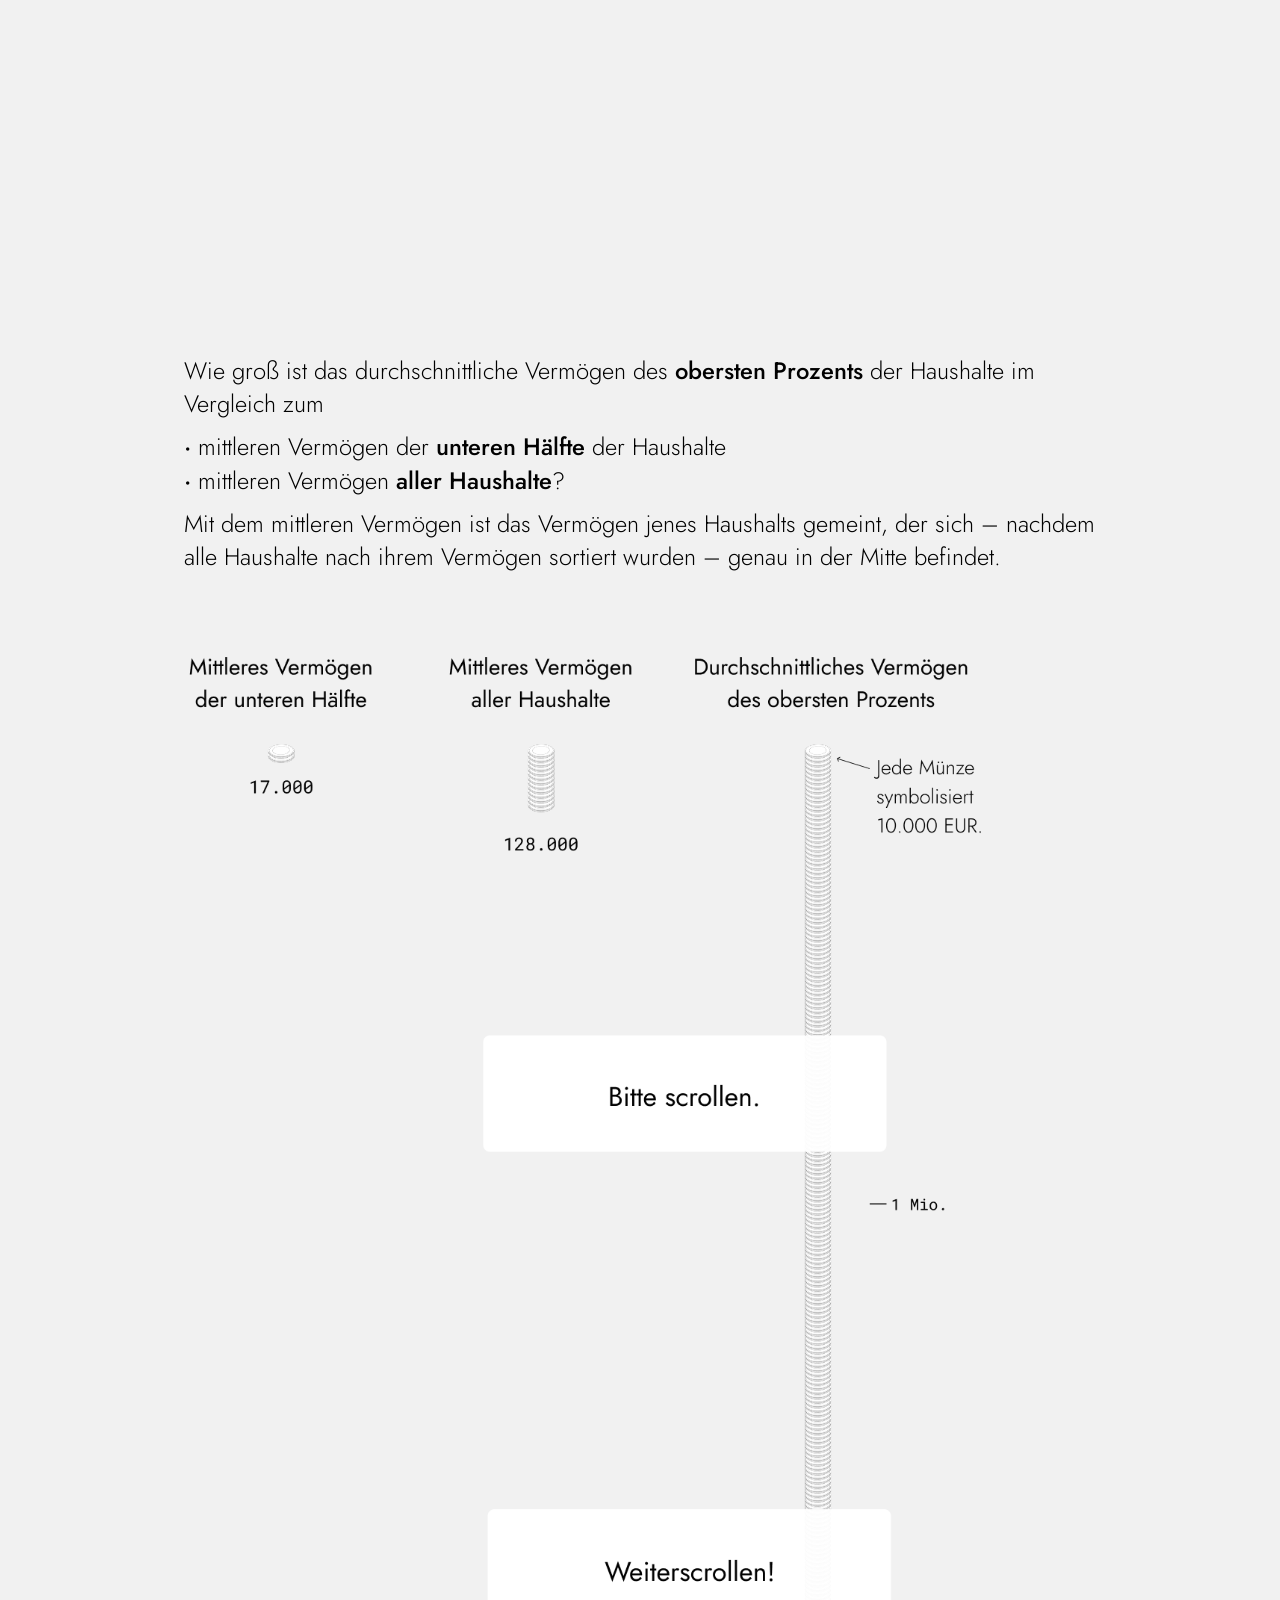
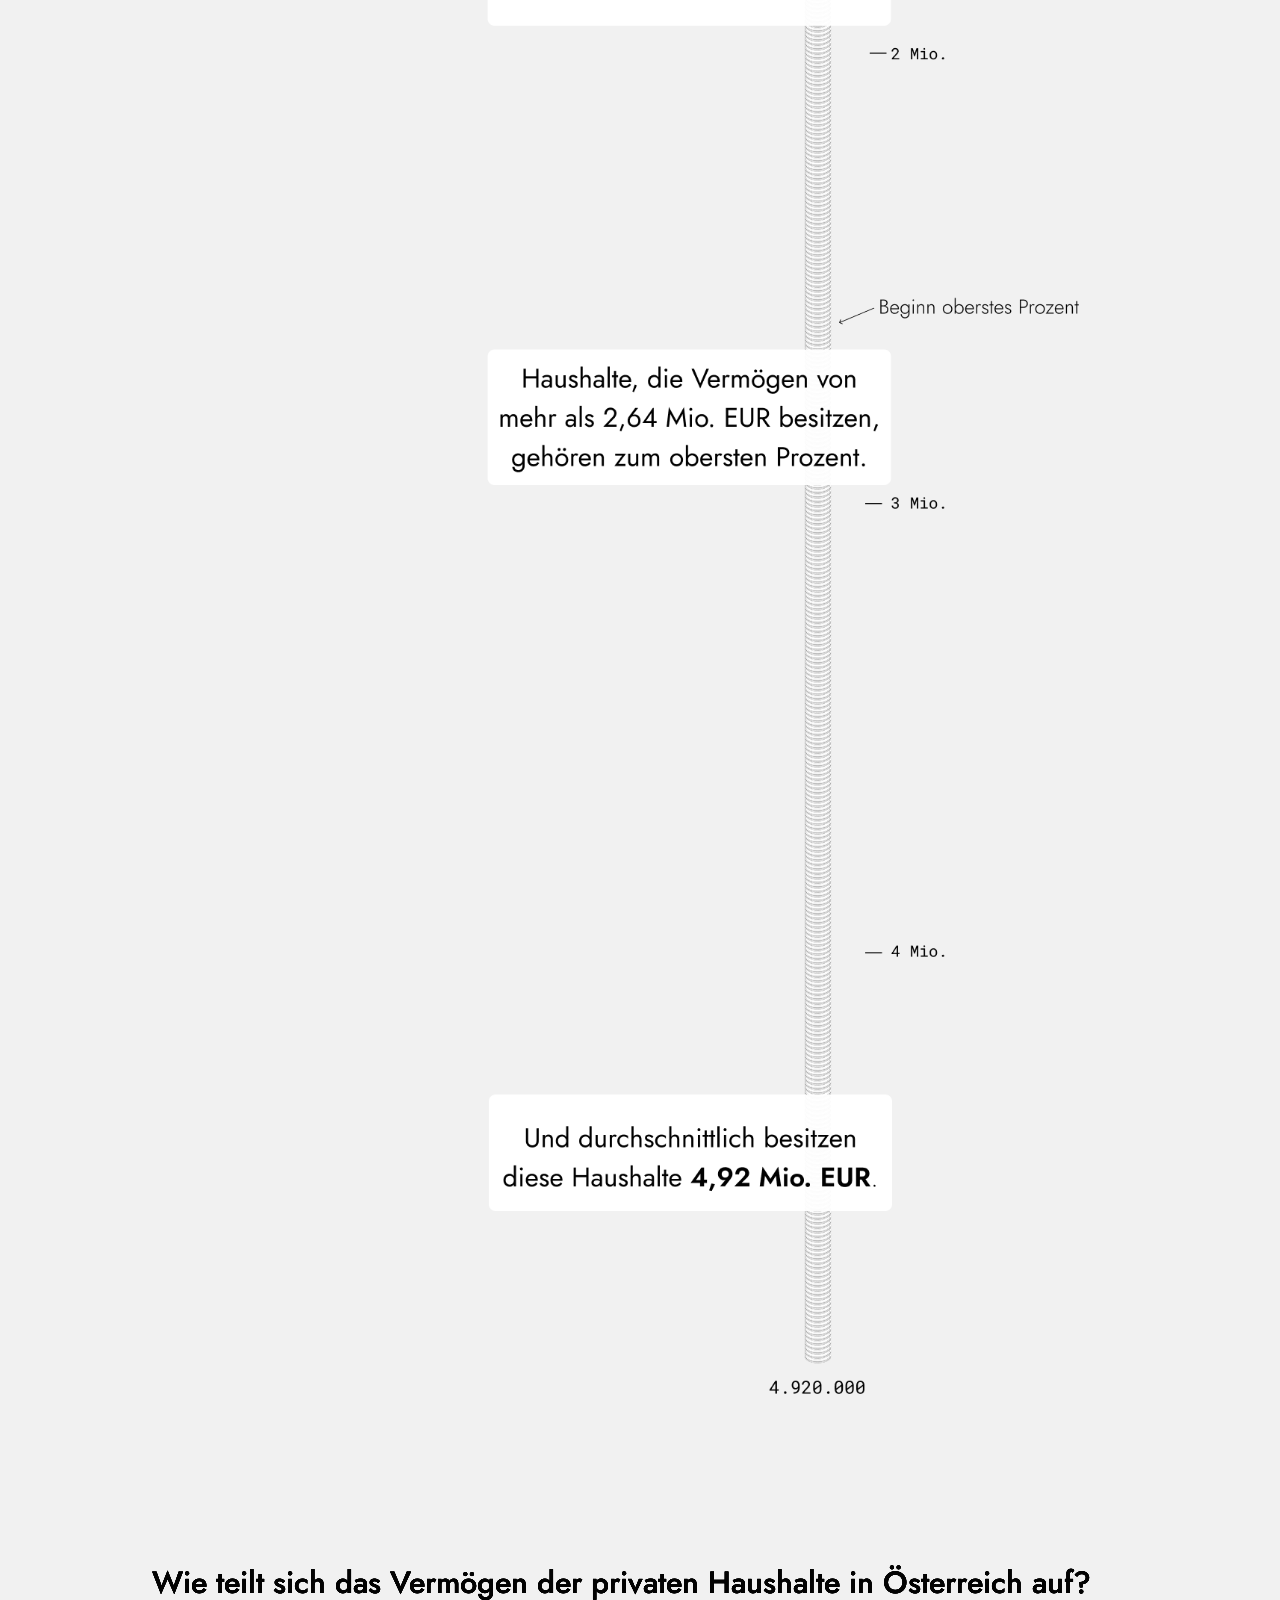
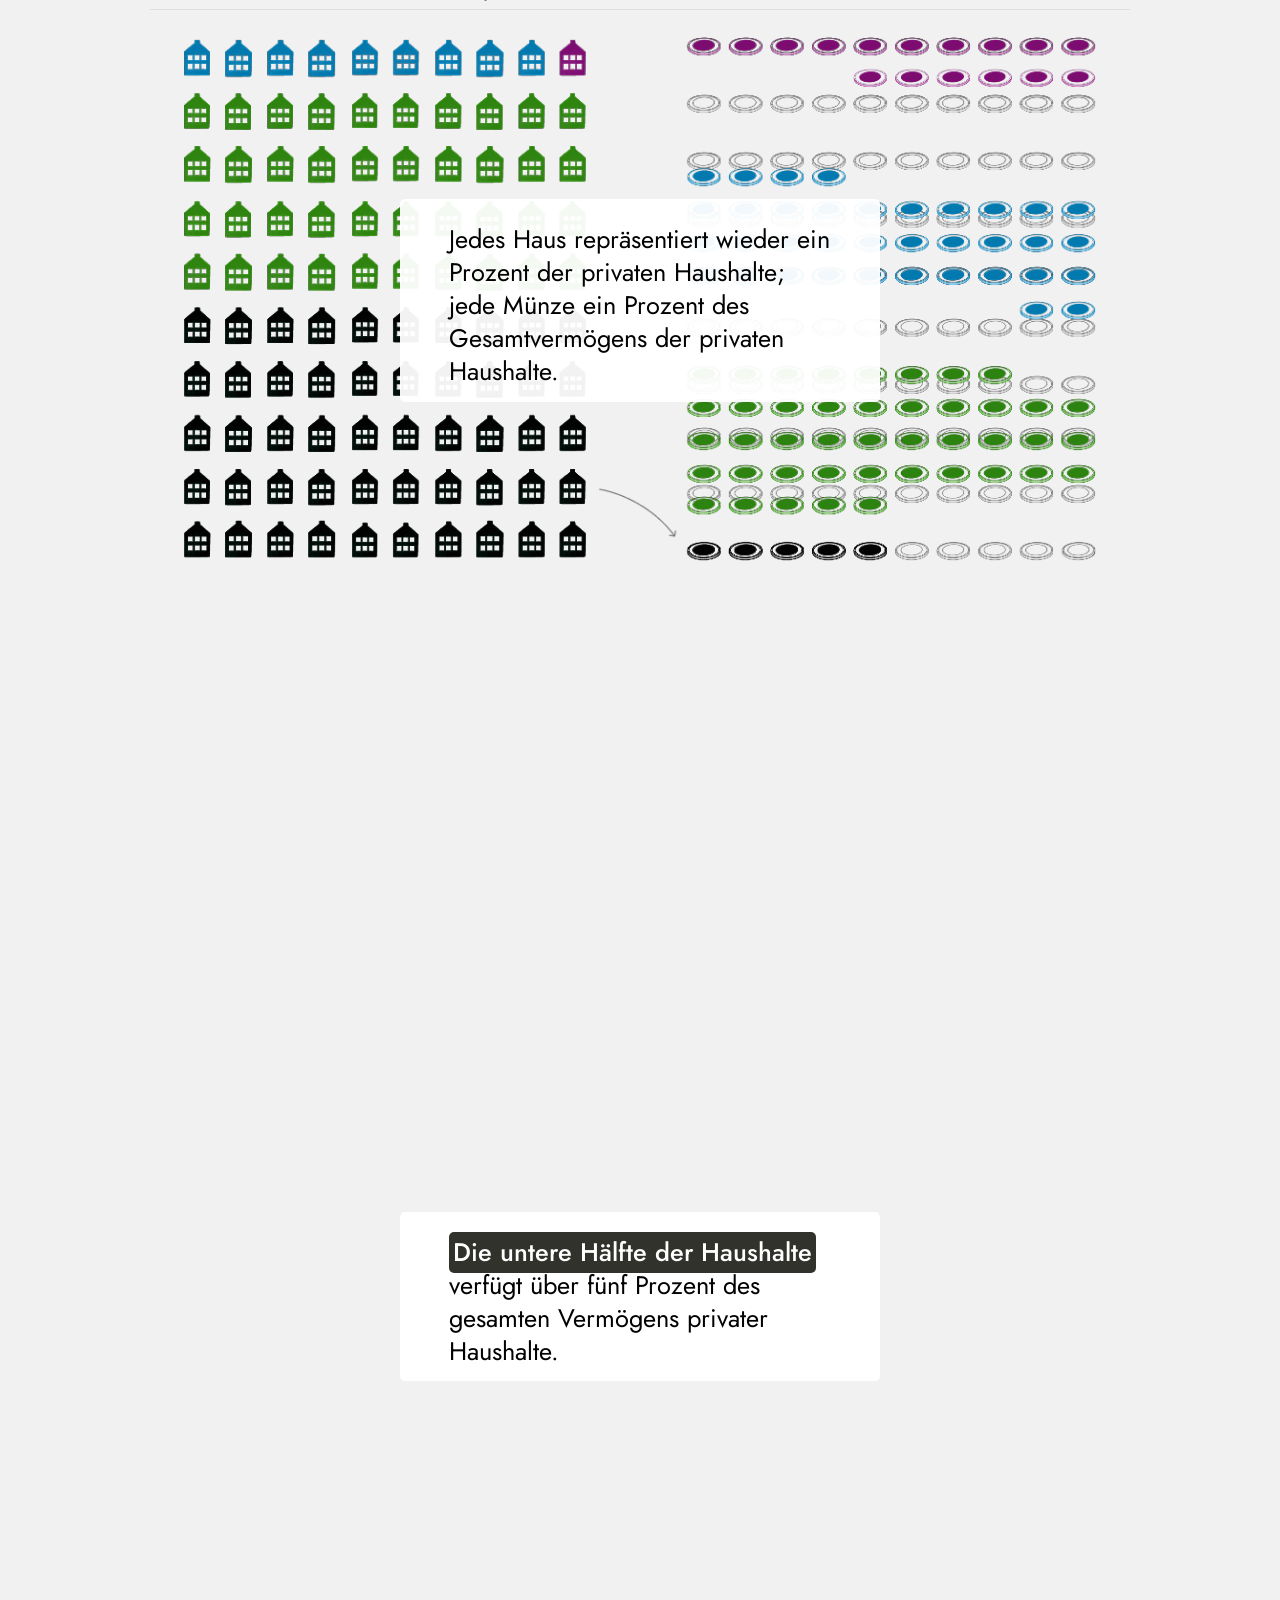
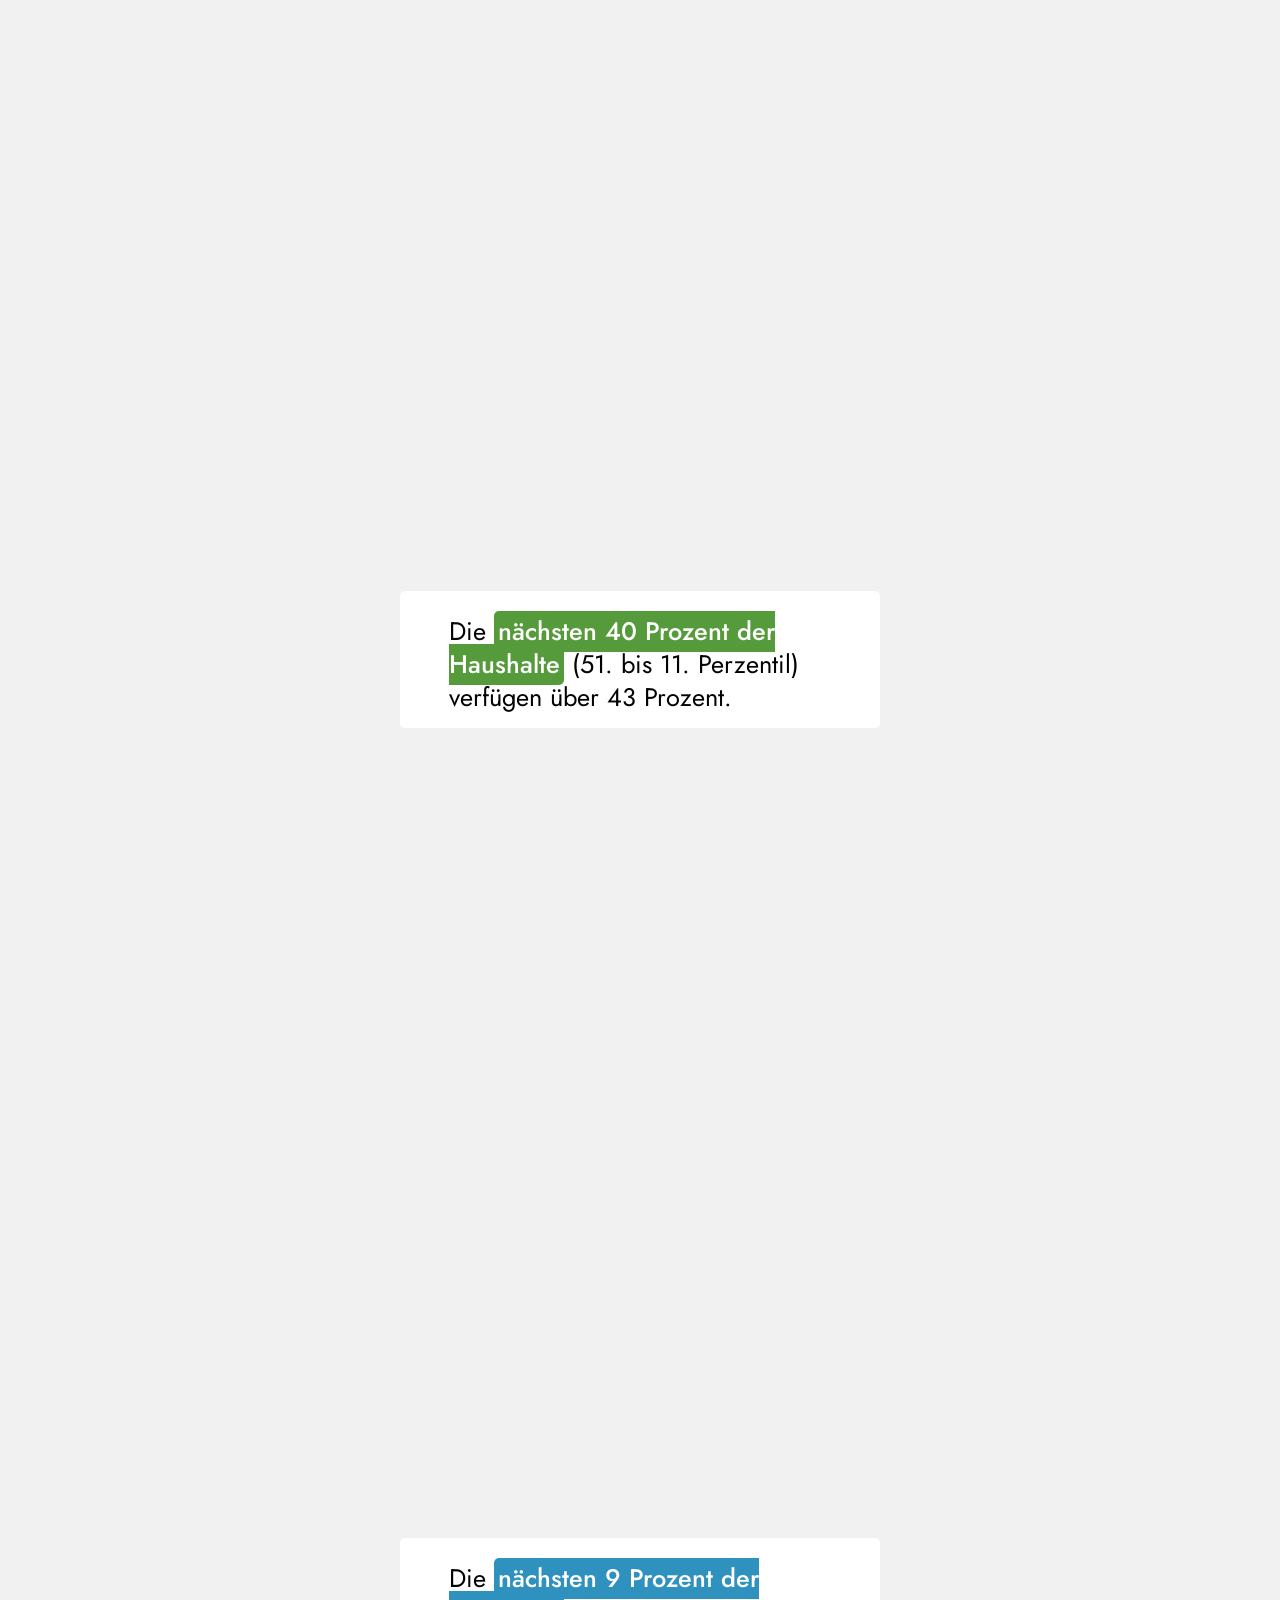
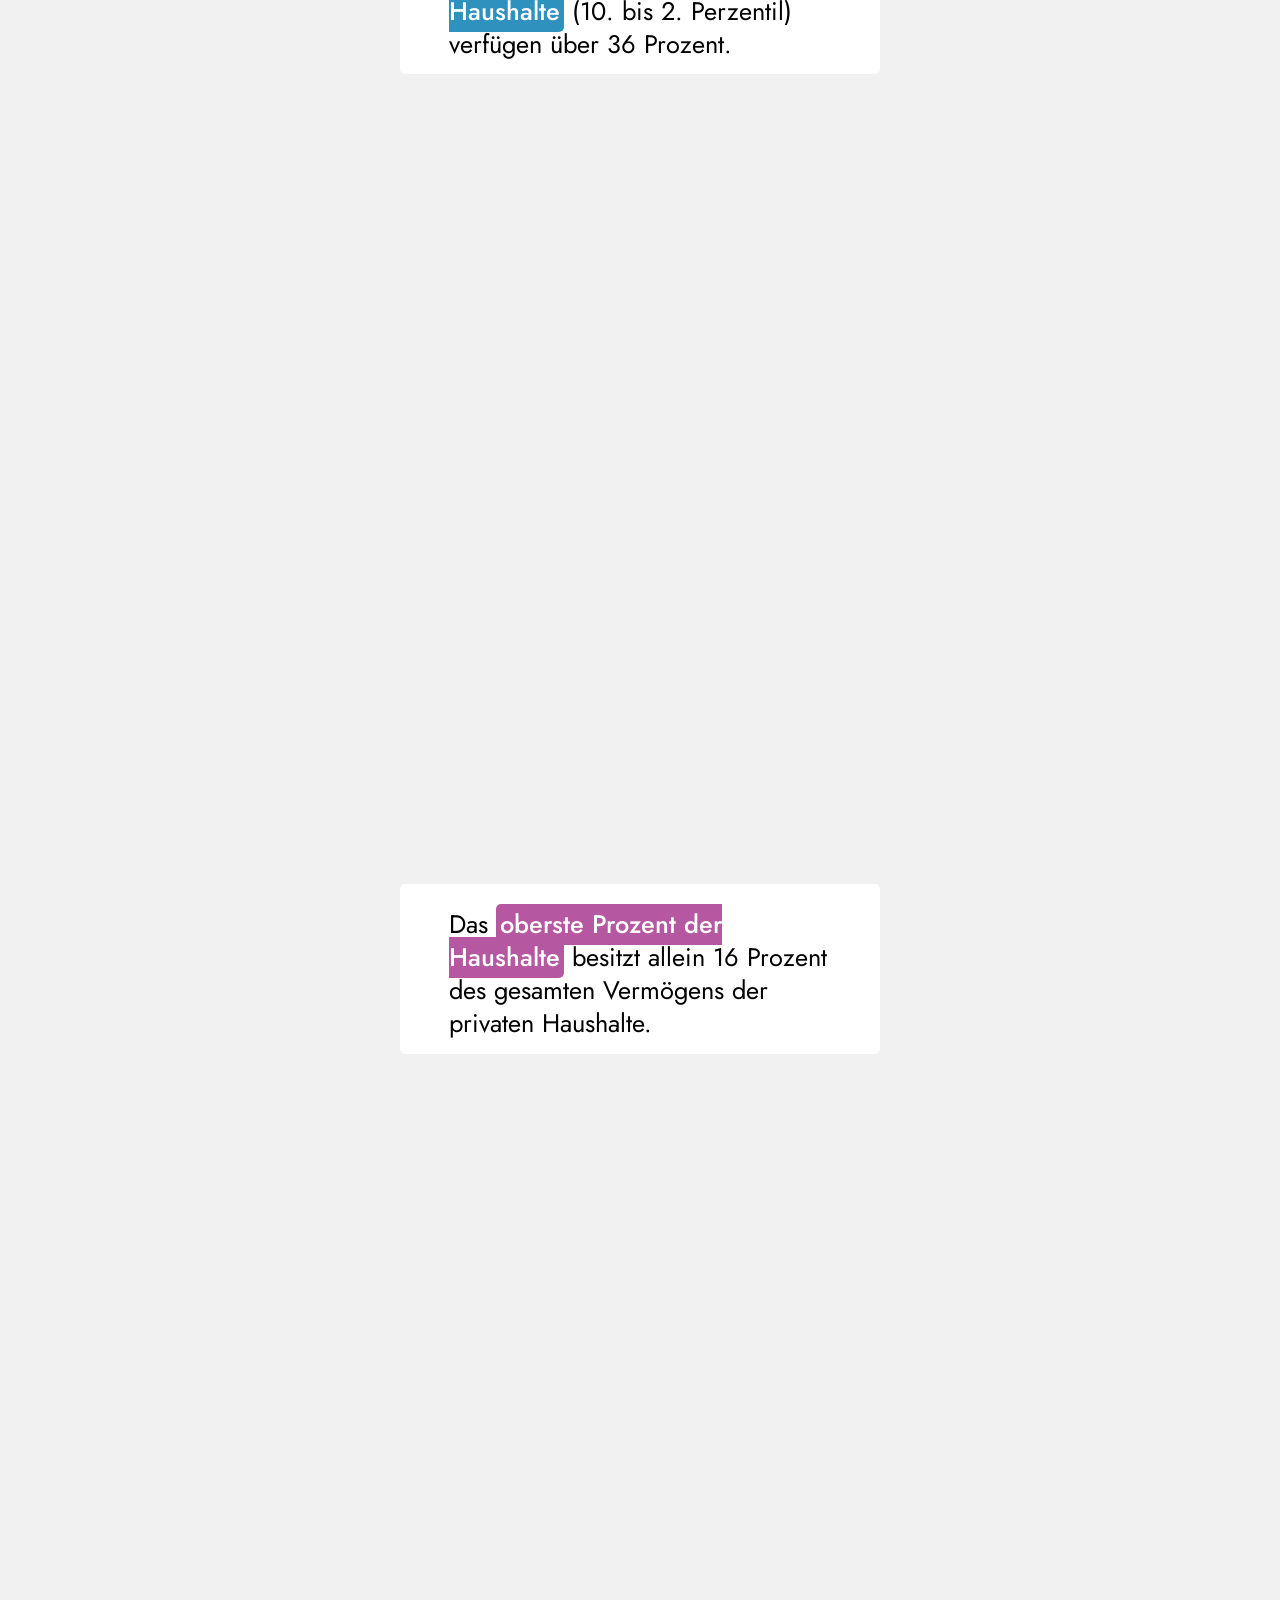
==== commit 814926c0: "Textänderungen" ====
--- a/docs/index.html
+++ b/docs/index.html
@@ -57,10 +57,10 @@
       <style>
         :root {
           --cr-narrative-border-radius: 5px;
+--cr-narrative-background-color-overlay: #FFFFFFF2;
 --cr-section-background-color: #F1F1F1;
+--cr-narrative-font-family: Jost;
 --cr-narrative-text-color-overlay: black;
---cr-narrative-font-family: Jost;
---cr-narrative-background-color-overlay: #FFFFFFF2;
         }
       </style>
     
@@ -155,8 +155,8 @@
 </div>
 </div>
 </div>
-<p>Als nächstes vergleichen wir…</p>
-<p>- das mittlere Vermögen der <em>unteren Hälfte</em> der Haushalte<br> - das mittlere Vermögen <em>aller Haushalte</em> und<br> - das durchschnittliche Vermögen des <em>obersten Prozents</em>.<br></p>
+<p><br><br> Wie groß ist das durchschnittliche Vermögen des <em>obersten Prozents</em> der Haushalte im Vergleich zum</p>
+<p><em>·</em> mittleren Vermögen der <em>unteren Hälfte</em> der Haushalte<br> <em>·</em> mittleren Vermögen <em>aller Haushalte</em>? <br></p>
 <p>Mit dem mittleren Vermögen ist das Vermögen jenes Haushalts gemeint, der sich – nachdem alle Haushalte nach ihrem Vermögen sortiert wurden – genau in der Mitte befindet. <br><br><br></p>
 <p><img src="media/vermoegen-vergleich-1-mit-labels.png" class="img-fluid"></p>
 <div class="cr-section cr-column-screen overlay-center">
@@ -188,7 +188,7 @@
 </div>
 <div class="trigger">
 <div class="narrative">
-<p>Die Tatsache, dass das <span class="highlighted-text highlighted-text-purple">oberste Prozent der Haushalte</span> 16 Prozent des Vermögens aller privaten Haushalte besitzt, während die untere Hälfte der Haushalte zusammen lediglich über rund fünf Prozent verfügt, verdeutlicht die Ungleichheit der Privatvermögen in Österreich.</p>
+<p>Dass zugleich die untere Hälfte der Haushalte zusammen lediglich über rund fünf Prozent der privaten Vermögen verfügt, verdeutlicht die Vermögenskonzentration in Österreich.</p>
 </div>
 </div>
 <div class="trigger new-trigger" data-focus-on="cr-haushalte-vermoegen-top1-10">
@@ -208,7 +208,7 @@
 </div>
 <div class="trigger">
 <div class="narrative">
-<p>Große Unternehmensbeteiligungen, Stiftungsvermögen und hohe Privatvermögen werden in Haushaltsbefragungen häufig nur unvollständig erfasst.</p>
+<p>Große Unternehmens- beteiligungen, Stiftungsvermögen und hohe Privatvermögen werden in Haushaltsbefragungen häufig nur unvollständig erfasst.</p>
 </div>
 </div>
 <div class="trigger">
@@ -267,7 +267,7 @@
 <section id="was-sind-die-gründe-für-die-untererfassung-vermögender-haushalte" class="level2">
 <h2 class="anchored" data-anchor-id="was-sind-die-gründe-für-die-untererfassung-vermögender-haushalte">Was sind die Gründe für die Untererfassung vermögender Haushalte?</h2>
 <p>Für die HFCS-Erhebung wird eine Stichprobe von Haushalten in Österreich befragt. Eine ideale Stichprobe repräsentiert Haushalte verschiedener Gruppen gleichmäßig und erlaubt valide Aussagen über die Grundgesamtheit, also die privaten Haushalte in Österreich. <br><br> Beim HFCS sind jedoch wohlhabendere Haushalte unterrepräsentiert.</p>
-<p>Es gibt drei Hauptgründe, warum das Gesamtvermögen und die Ungleichheit in einer Gesellschaft in Umfragen meist zu niedrig eingeschätzt werden:</p>
+<p>Dass das Gesamtvermögen und damit die Ungleichheit in einer Gesellschaft in Umfragen meist zu niedrig eingeschätzt werden, hat drei Hauptgründe.</p>
 <div class="cr-section cr-column-screen overlay-center">
 <div class="narrative-col">
 <div class="trigger new-trigger" data-focus-on="cr-viele-haushalte-2-lila">
@@ -331,9 +331,10 @@
 </div>
 </div>
 </div>
-<p>Mithilfe der Pareto-Verteilung lässt sich mathematisch herleiten, wie sich das Vermögen in der Gruppe der sehr Reichen wahrscheinlich verteilt. Das Modell erlaubt es, die statistische Lücke zwischen der breiten Bevölkerung und den Superreichen präzise zu schließen, indem es die Anzahl und den Reichtum jener Haushalte schätzt, die von herkömmlichen Umfragen nicht erfasst werden.</p>
+<p>Mithilfe der Pareto-Verteilung kann man beschreiben, wie sich Vermögen bei sehr reichen Menschen typischerweise verteilt. Sie beruht auf der Beobachtung, dass in vielen Gesellschaften wenige Menschen einen großen Teil des Vermögens besitzen, während viele Menschen nur wenig haben.</p>
+<p>Die Pareto-Verteilung ist ein mathematisches Modell, das zeigt, wie stark das Vermögen an der Spitze konzentriert ist. Da sehr reiche Haushalte in Umfragen oft nicht erfasst werden oder keine Angaben machen, hilft dieses Modell dabei, ihre Anzahl und ihr ungefähres Vermögen statistisch abzuschätzen.</p>
 <p>Ab einer Grenze von vier Millionen Euro werden die Befragungswerte durch statistisch modellierte Haushalte ersetzt. Ziel ist es, die tatsächliche Konzentration am oberen Rand der Verteilung in Österreich realitätsgetreu abzubilden.</p>
-<p>Damit statistische Ausreißer das Ergebnis nicht künstlich aufblähen, wurde eine Obergrenze eingezogen: Vermögenswerte werden bei zehn Milliarden Euro gedeckelt. Selbst wenn das mathematische Modell theoretisch noch höhere Extremwerte zulassen würde, stellt dieser „Deckel” sicher, dass das Gesamtbild nicht durch einzelne Schätzwerte verzerrt wird.</p>
+<p>Damit statistische Ausreißer das Ergebnis nicht künstlich aufblähen, wurde eine Obergrenze eingezogen: Vermögenswerte werden bei zehn Milliarden Euro gedeckelt. Selbst wenn das mathematische Modell theoretisch noch höhere Extremwerte zulassen würde, stellt dieser „Deckel” sicher, dass das Gesamtbild nicht durch einzelne, besonders hohe Schätzwerte verzerrt wird.</p>
 <p>Nach dieser statistischen Anpassung zeigt sich ein genaueres Bild der der Vermögen in der Spitze.</p>
 <p>Die Vermögensverteilung in Österreich stellt sich nun wie folgt dar: <br><br></p>
 <div class="cr-section cr-column-screen overlay-center">
@@ -343,9 +344,14 @@
 <p>Auf Grundlage der Befragungsdaten besitzt das <span class="highlighted-text highlighted-text-purple">oberste Prozent der Haushalte</span> 16 Prozent der privaten Vermögen in Österreich.</p>
 </div>
 </div>
+<div class="trigger">
+<div class="narrative">
+<p>Wie hoch das tatsächliche Vermögen des obersten Prozent ausfällt, wenn man mit dem beschriebenen Verfahren schätzt?</p>
+</div>
+</div>
 <div class="trigger new-trigger" data-focus-on="cr-muenzen-top-1-adj">
 <div class="narrative">
-<p>Wenn man mit dem beschriebenen Verfahren schätzt, wie hoch das tatsächliche Vermögen des obersten Prozent ausfällt, dann sind es allerdings <em>41 Prozent</em>.</p>
+<p>Es sind <em>41 Prozent</em>.</p>
 </div>
 </div>
 <div class="trigger new-trigger" data-focus-on="cr-haushalte-1-lila-99-grau">
@@ -379,24 +385,26 @@
 </div>
 <div id="cr-haushalte-1-lila-99-grau" class="sticky">
 <div style="text-align:center">
-<img src="media/haushalte-1-lila-99-grau.png" class="img-fluid" alt="">
+<img src="media/haushalte-1-lila-99-grau.png" class="img-fluid" style="width:70.0%" alt="">
 </div>
 </div>
 <div id="cr-haushalte-1-lila-9-blau-90-grau" class="sticky">
 <div style="text-align:center">
-<img src="media/haushalte-1-lila-9-blau-90-grau.png" class="img-fluid" alt="">
+<img src="media/haushalte-1-lila-9-blau-90-grau.png" class="img-fluid" style="width:70.0%" alt="">
 </div>
 </div>
 <div id="cr-haushalte-untere50-adj" class="sticky">
 <div style="text-align:center">
-<img src="media/haushalte-untere50-adj.png" class="img-fluid" alt="">
-</div>
-</div>
-</div>
-</div>
-</div>
-<p>Erst der Blick hinter die statistischen Lücken zeigt: Reichtum ist in Österreich weit konzentrierter, als es einfache Umfragen vermuten lassen. Diese Transparenz ist die notwendige Grundlage für jede sachliche Debatte darüber, wie Wohlstand und Verantwortung in Zukunft verteilt sein sollen.</p>
-<p><br><br><br><br><br><br><br></p>
+<img src="media/haushalte-untere50-adj.png" class="img-fluid" style="width:70.0%" alt="">
+</div>
+</div>
+</div>
+</div>
+</div>
+<p>Herkömmliche Befragungen stoßen bei der Erfassung sehr hoher Vermögen an methodische Grenzen. Während für die unteren 90 Prozent der Haushalte eine solide Datengrundlage vorliegt, entstehen an der Spitze der Verteilung statistische Lücken.</p>
+<p>Die statistische Anpassung schätzt, dass das reichste Prozent einen Anteil von 41 Prozent am Gesamtvermögen hält.</p>
+<p>Um die Genauigkeit dieser Zahlen künftig weiter zu erhöhen, empfehlen Forschende eine Erweiterung der Datengrundlage nach internationalem Vorbild: Statt rein freiwilliger Umfragen könnte die Nutzung anonymisierter Steuerdaten, wie sie bereits in Frankreich oder Spanien praktiziert wird, die Verteilungsspitze exakter abbilden. Eine solche methodische Verbesserung des HFCS in Österreich würde die Grundlage dafür bieten, dass die öffentliche Debatte über die Verteilung von Wohlstand und gesellschaftlicher Verantwortung auf einer möglichst präzisen wissenschaftlichen Basis geführt wird.</p>
+<p><br><br><br><br></p>
 </section>
 <section id="quellen" class="level2">
 <h2 class="anchored" data-anchor-id="quellen">Quellen</h2>
--- a/docs/css/styles.css
+++ b/docs/css/styles.css
@@ -65,11 +65,11 @@
 }
 
 .narrative p {
-  font-size: clamp(0.9rem, 0.5rem + 2vw, 1.1em);
+  font-size: clamp(1rem, 0.5rem + 2vw, 1.3em) !important;
   font-weight: 400;
   line-height: clamp(1.25, 1.3, 1.4) !important;
-  word-break: break-word;
-  hyphens: auto;
+  /*word-break: break-word;
+  hyphens: auto;*/
 }
 
 #quarto-document-content p {
@@ -87,7 +87,7 @@
 }
 
 .page-full, section#quellen > p {
-  max-width: min(90%, calc(100vw - 2rem));
+  max-width: min(80%, calc(100vw - 2rem));
   margin: 2% auto;
   padding-inline: clamp(0.75rem, 3vw, 1rem);
 }
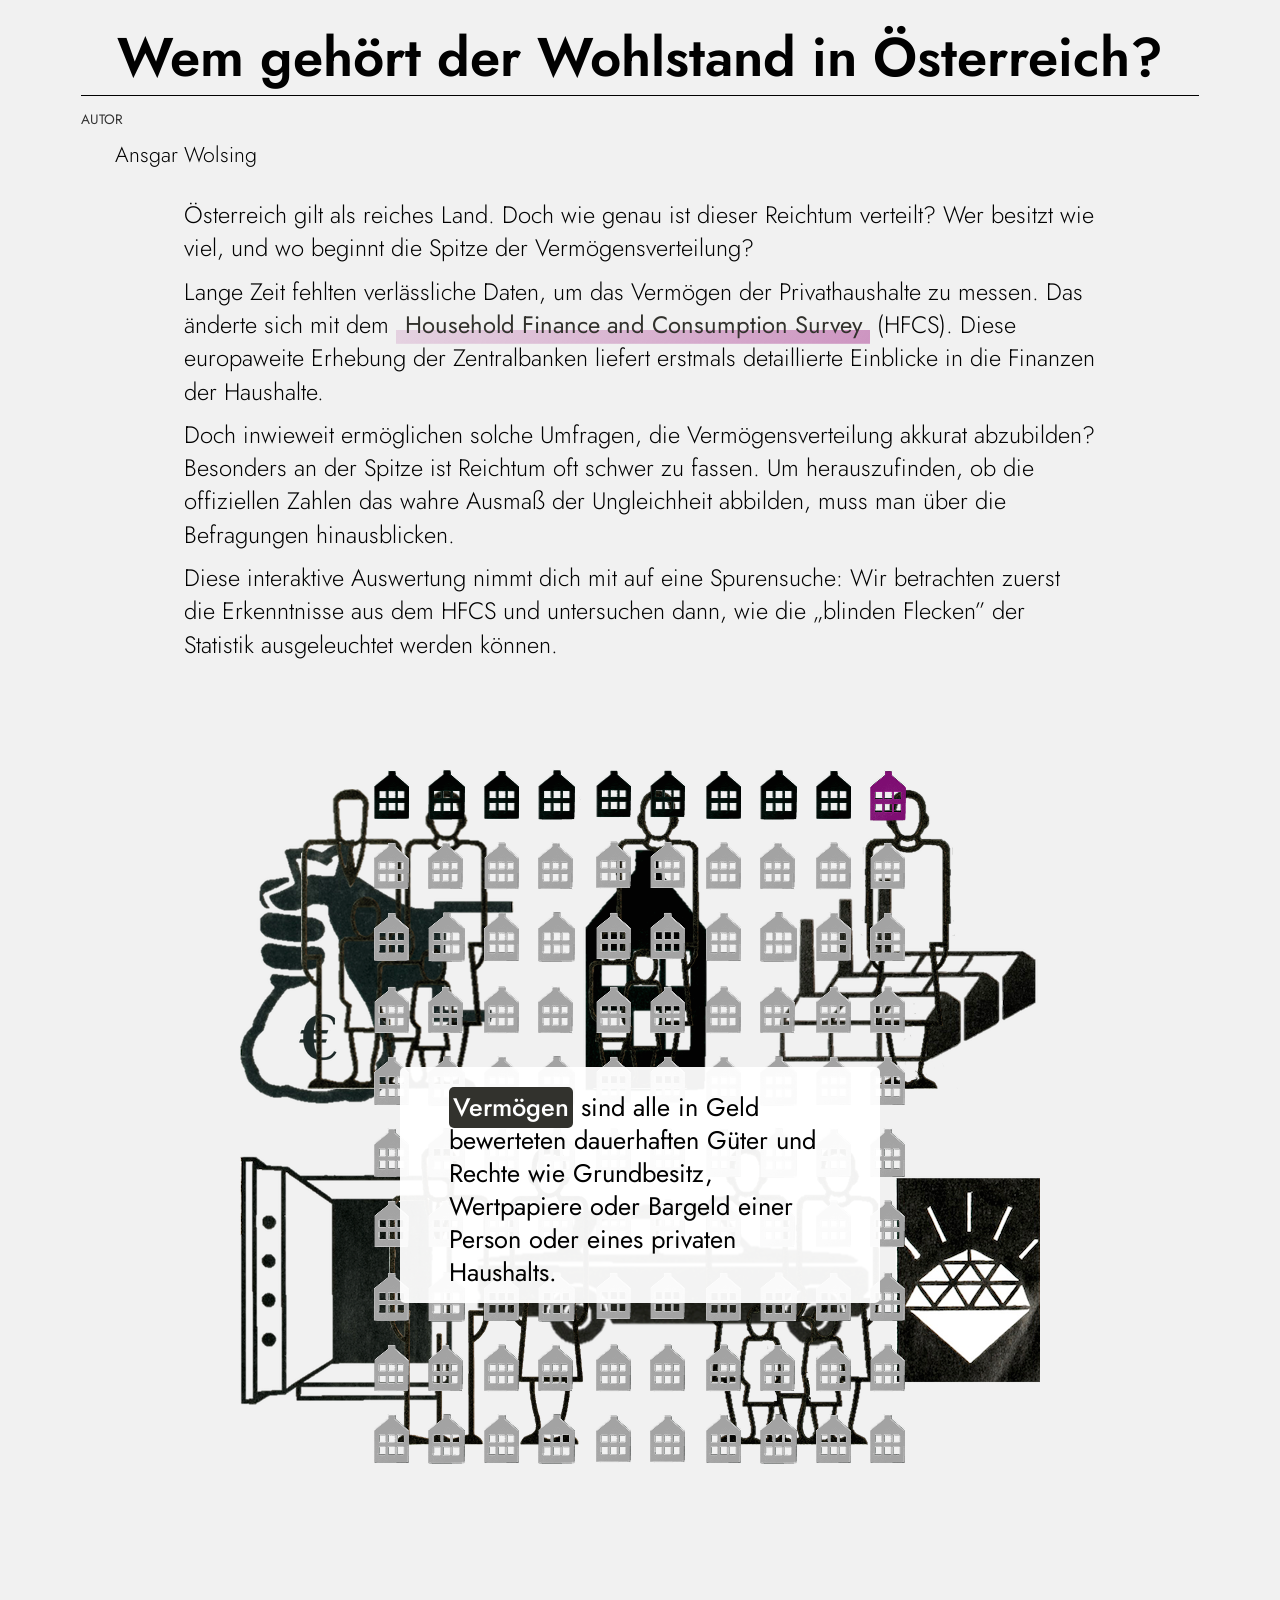
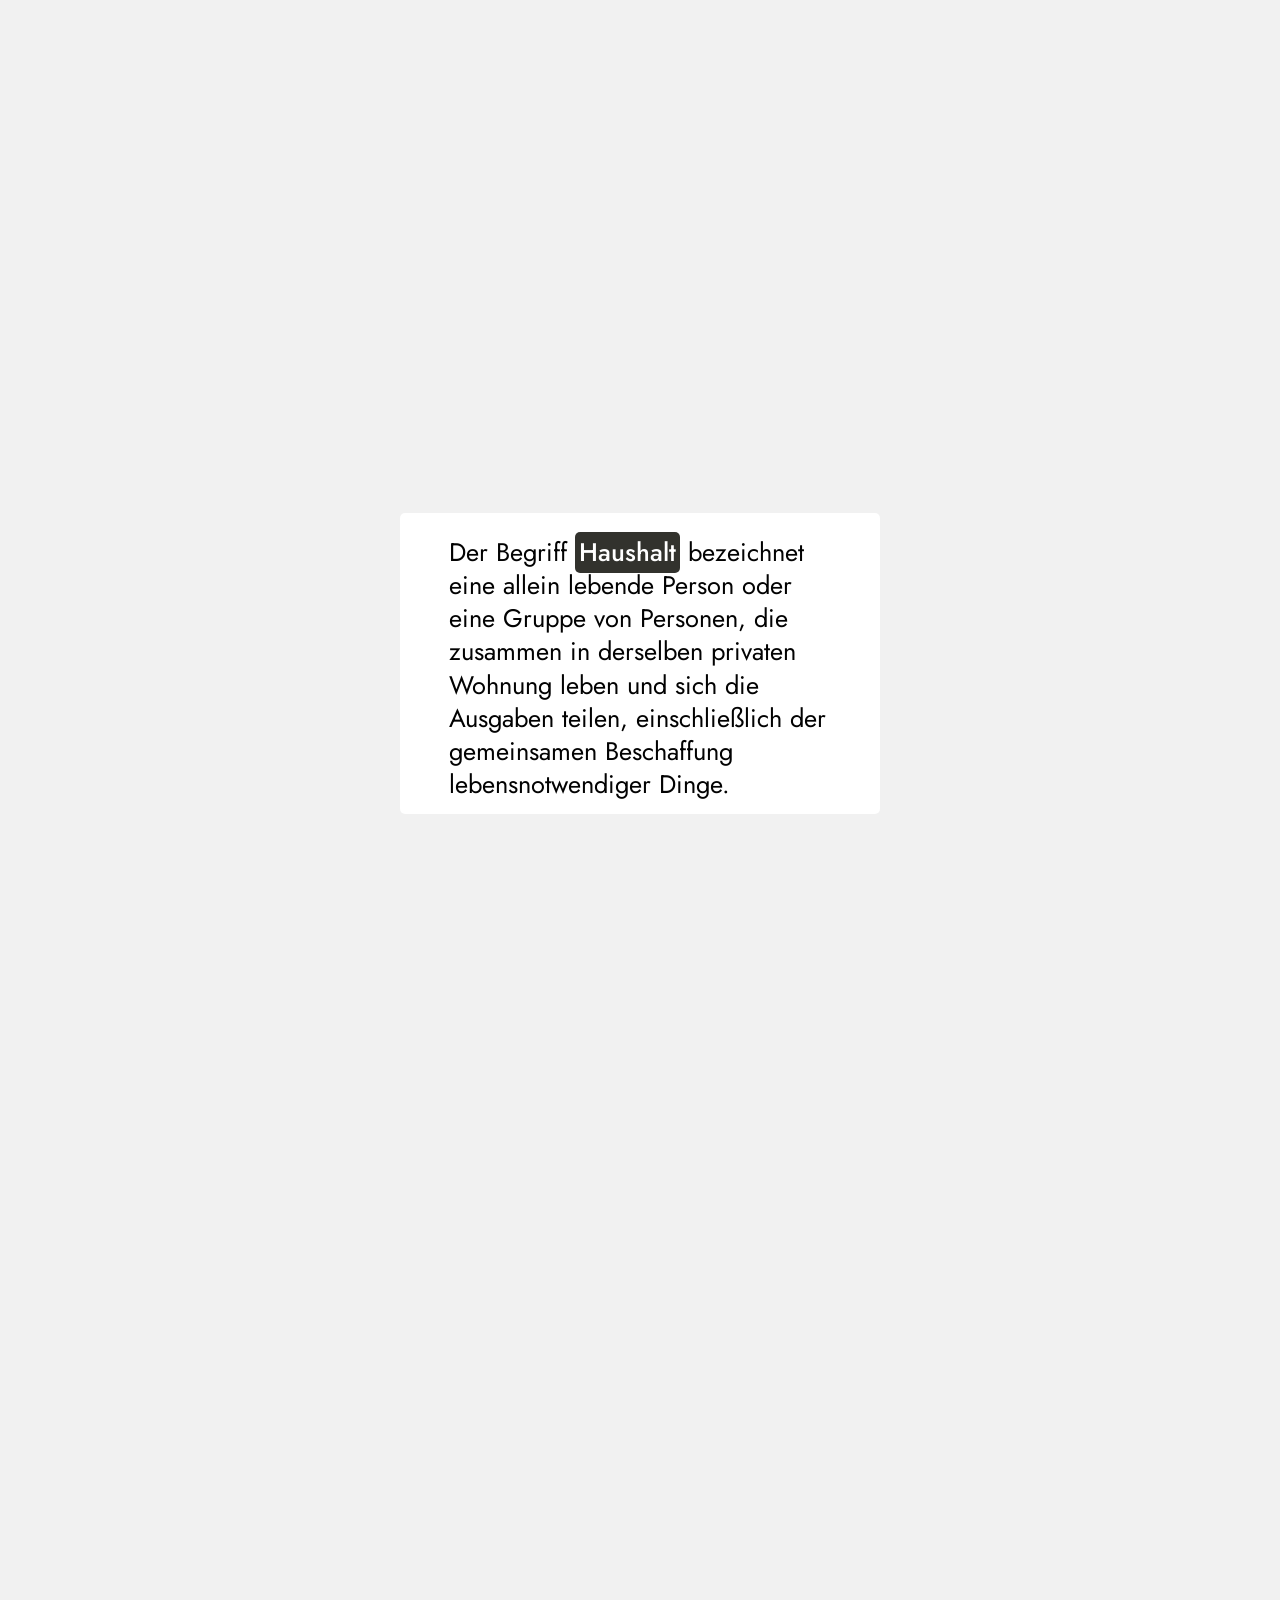
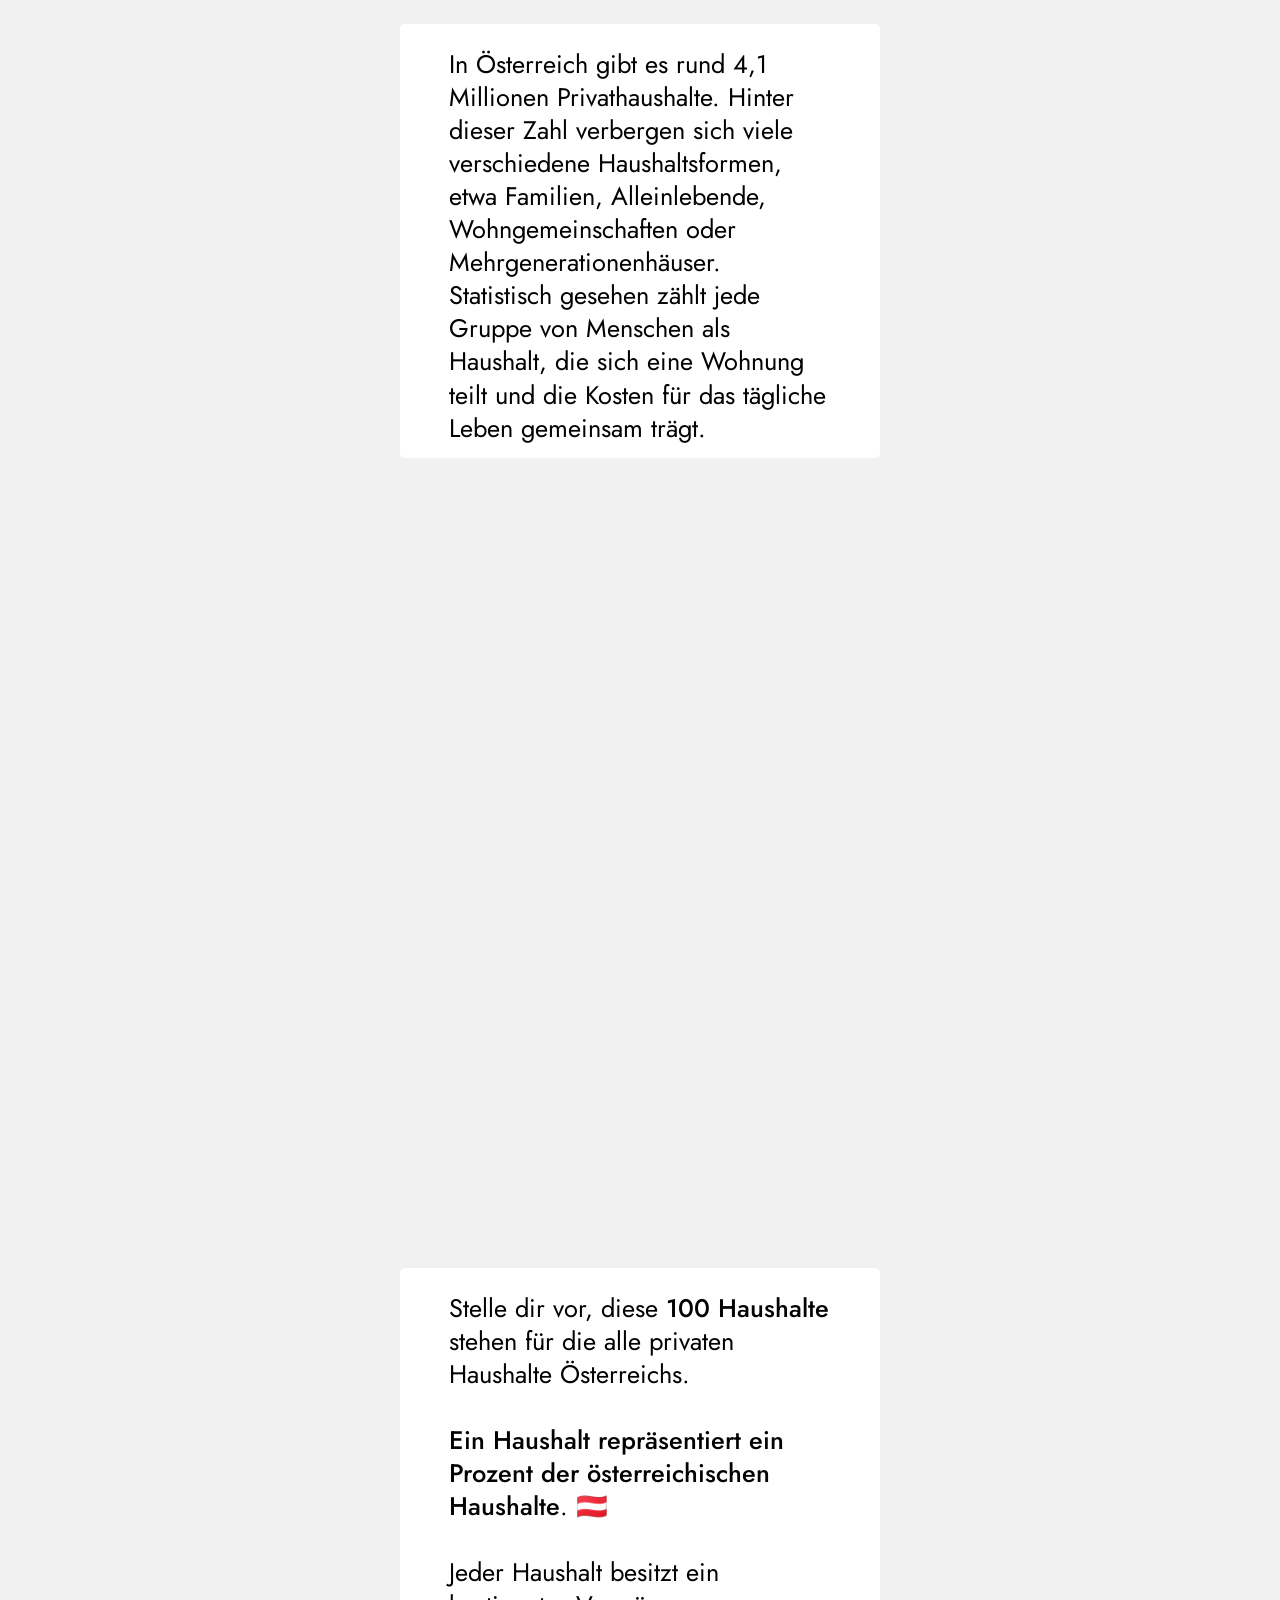
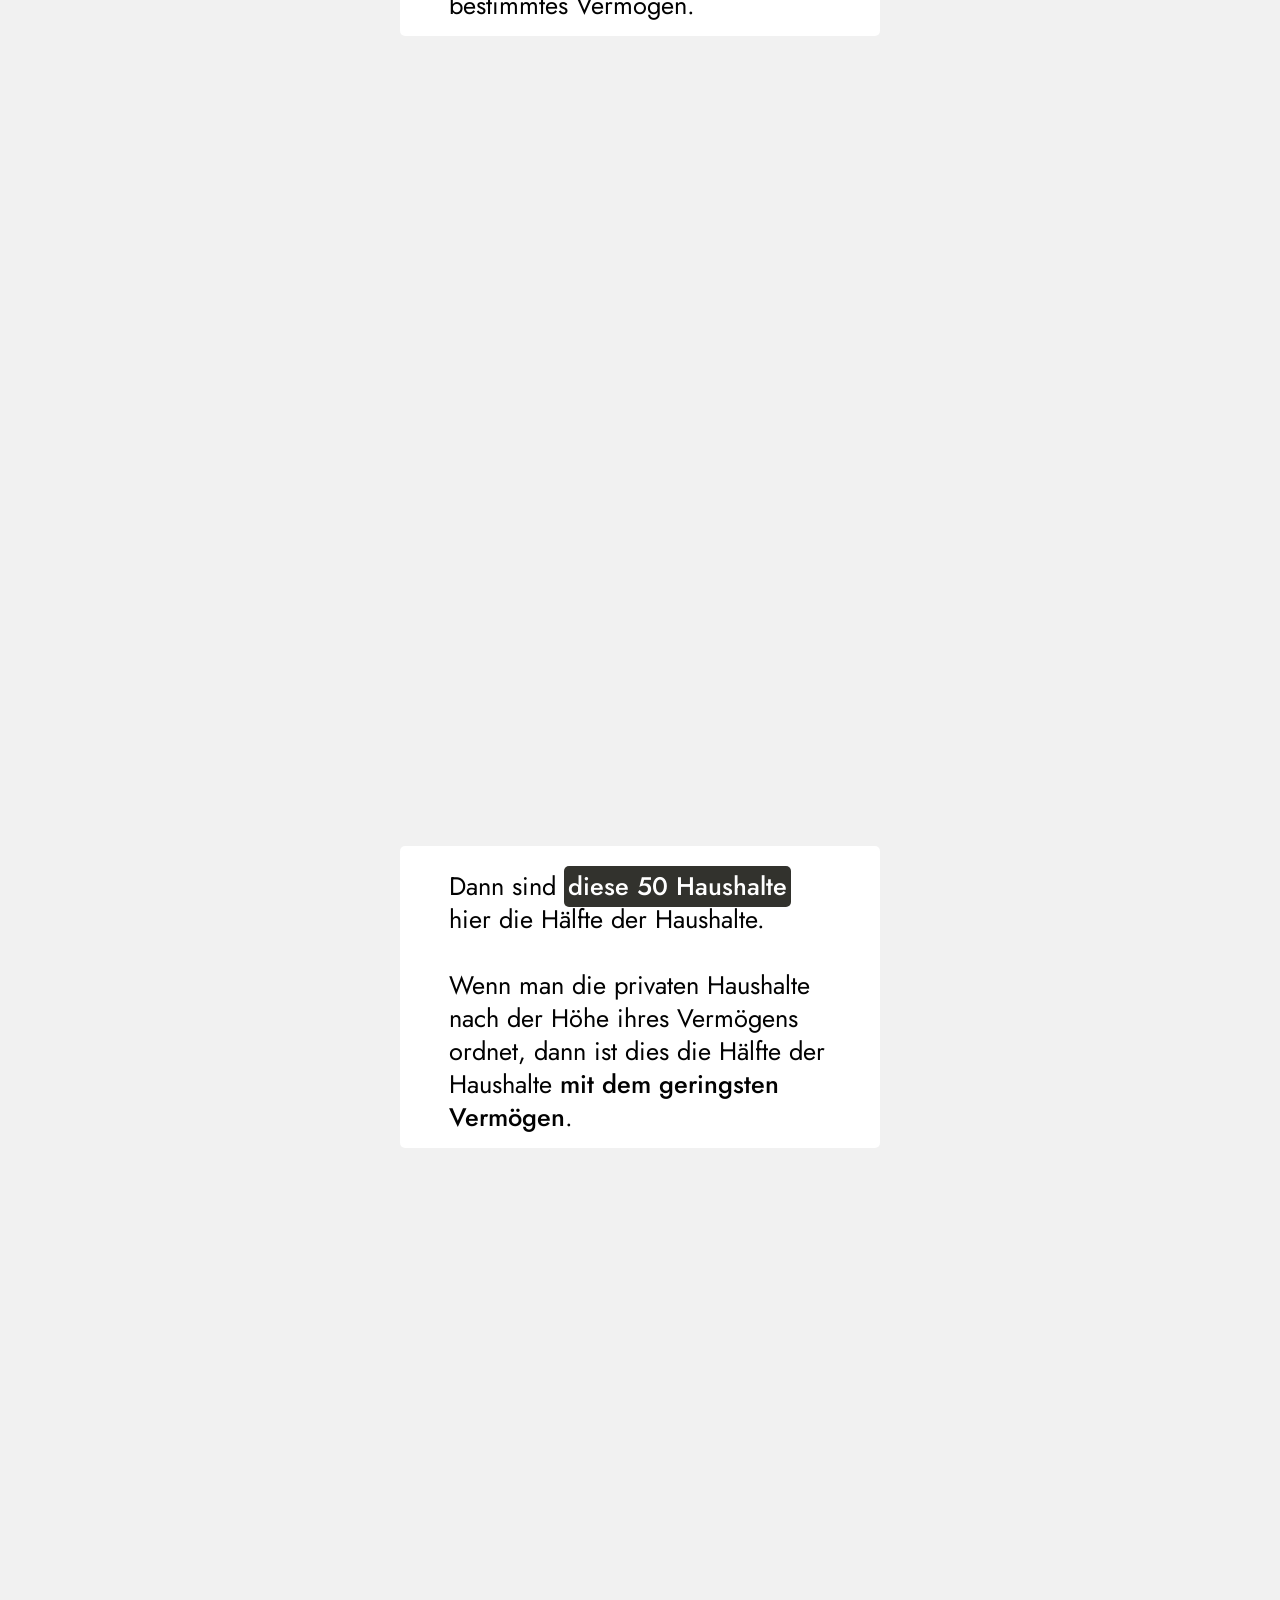
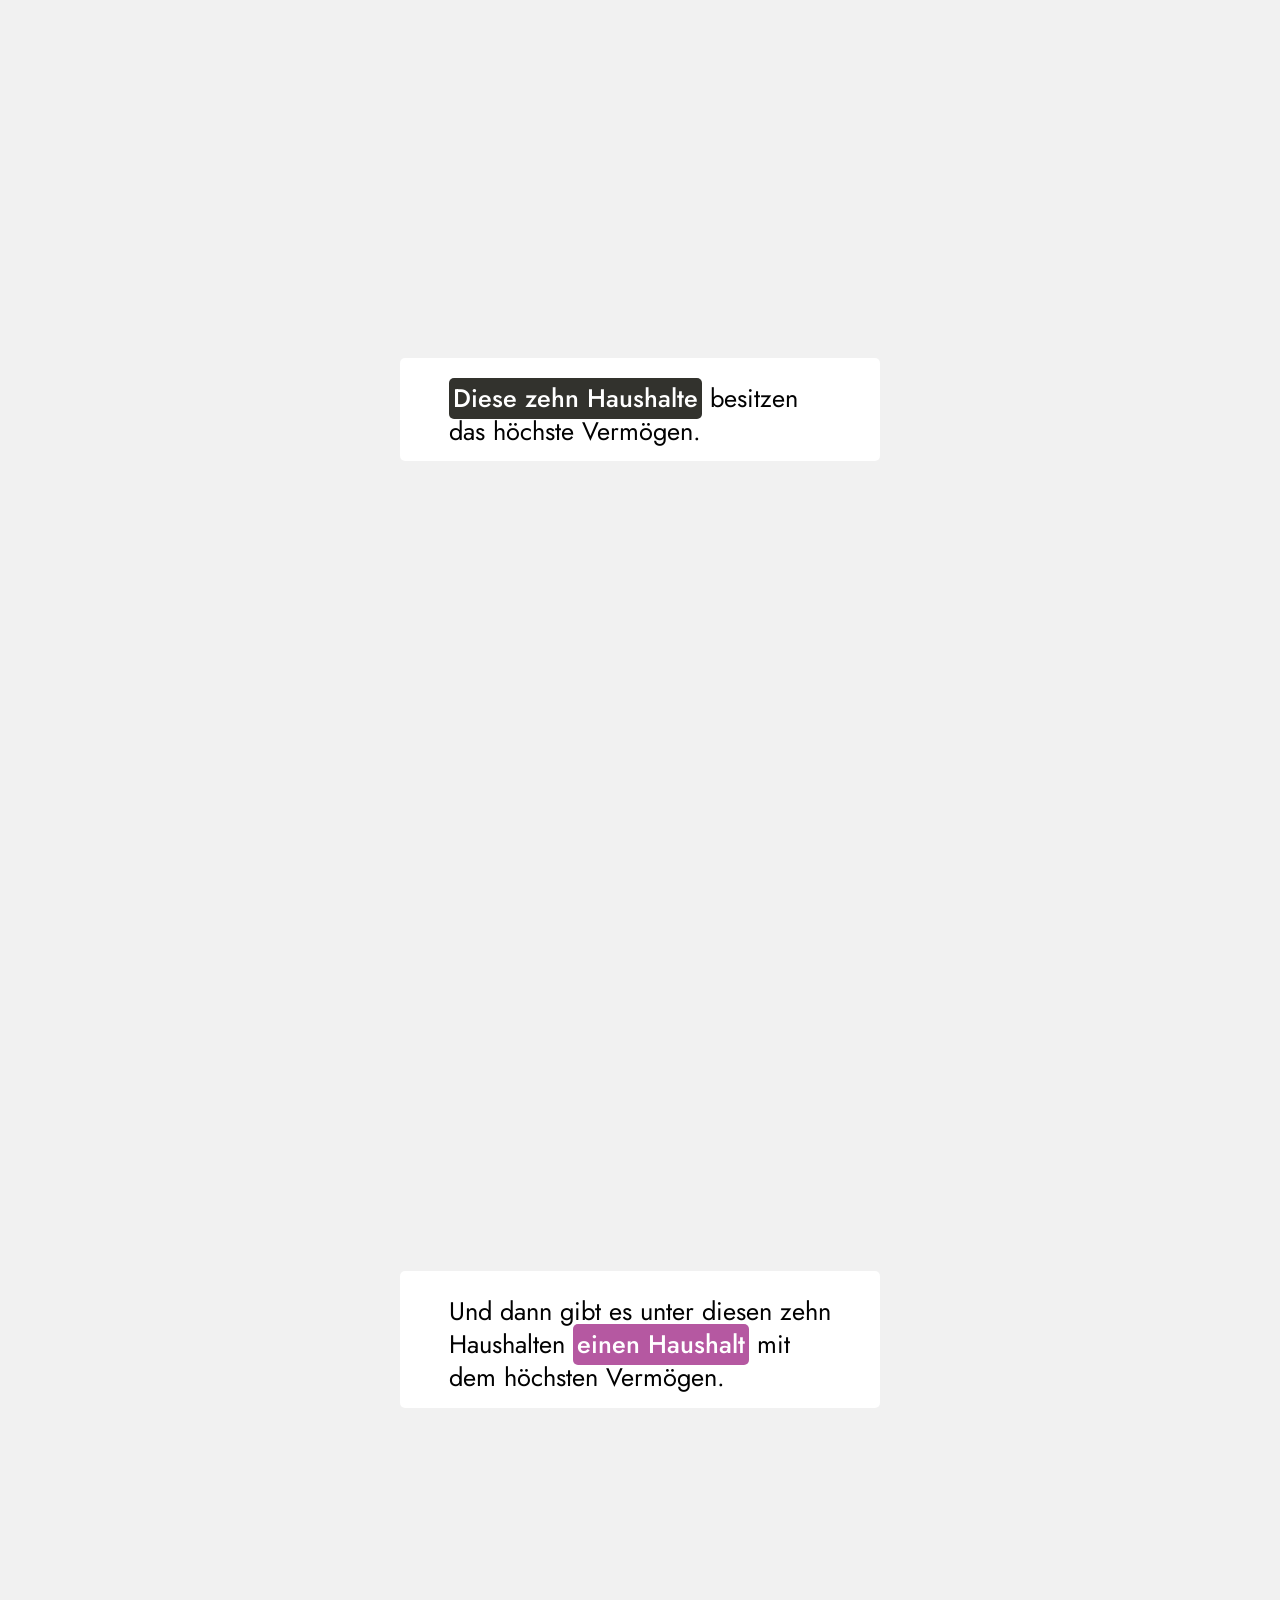
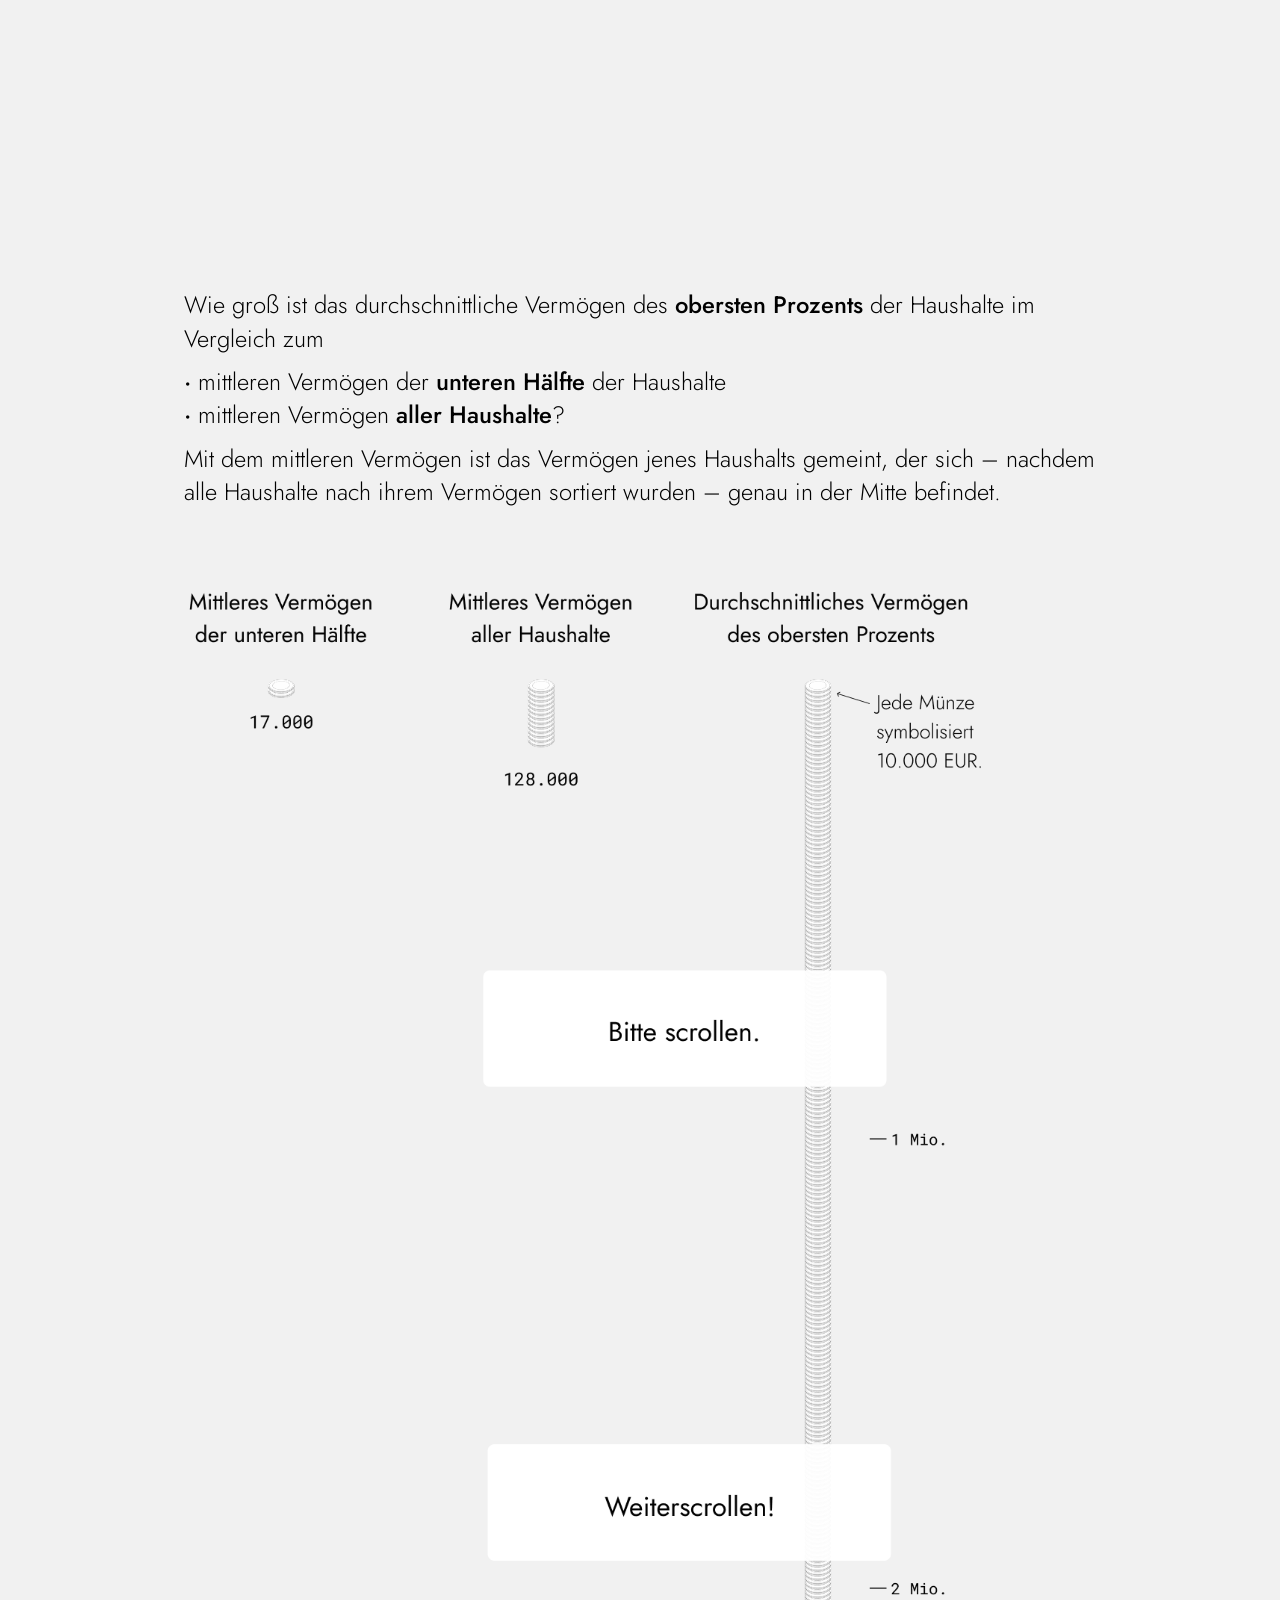
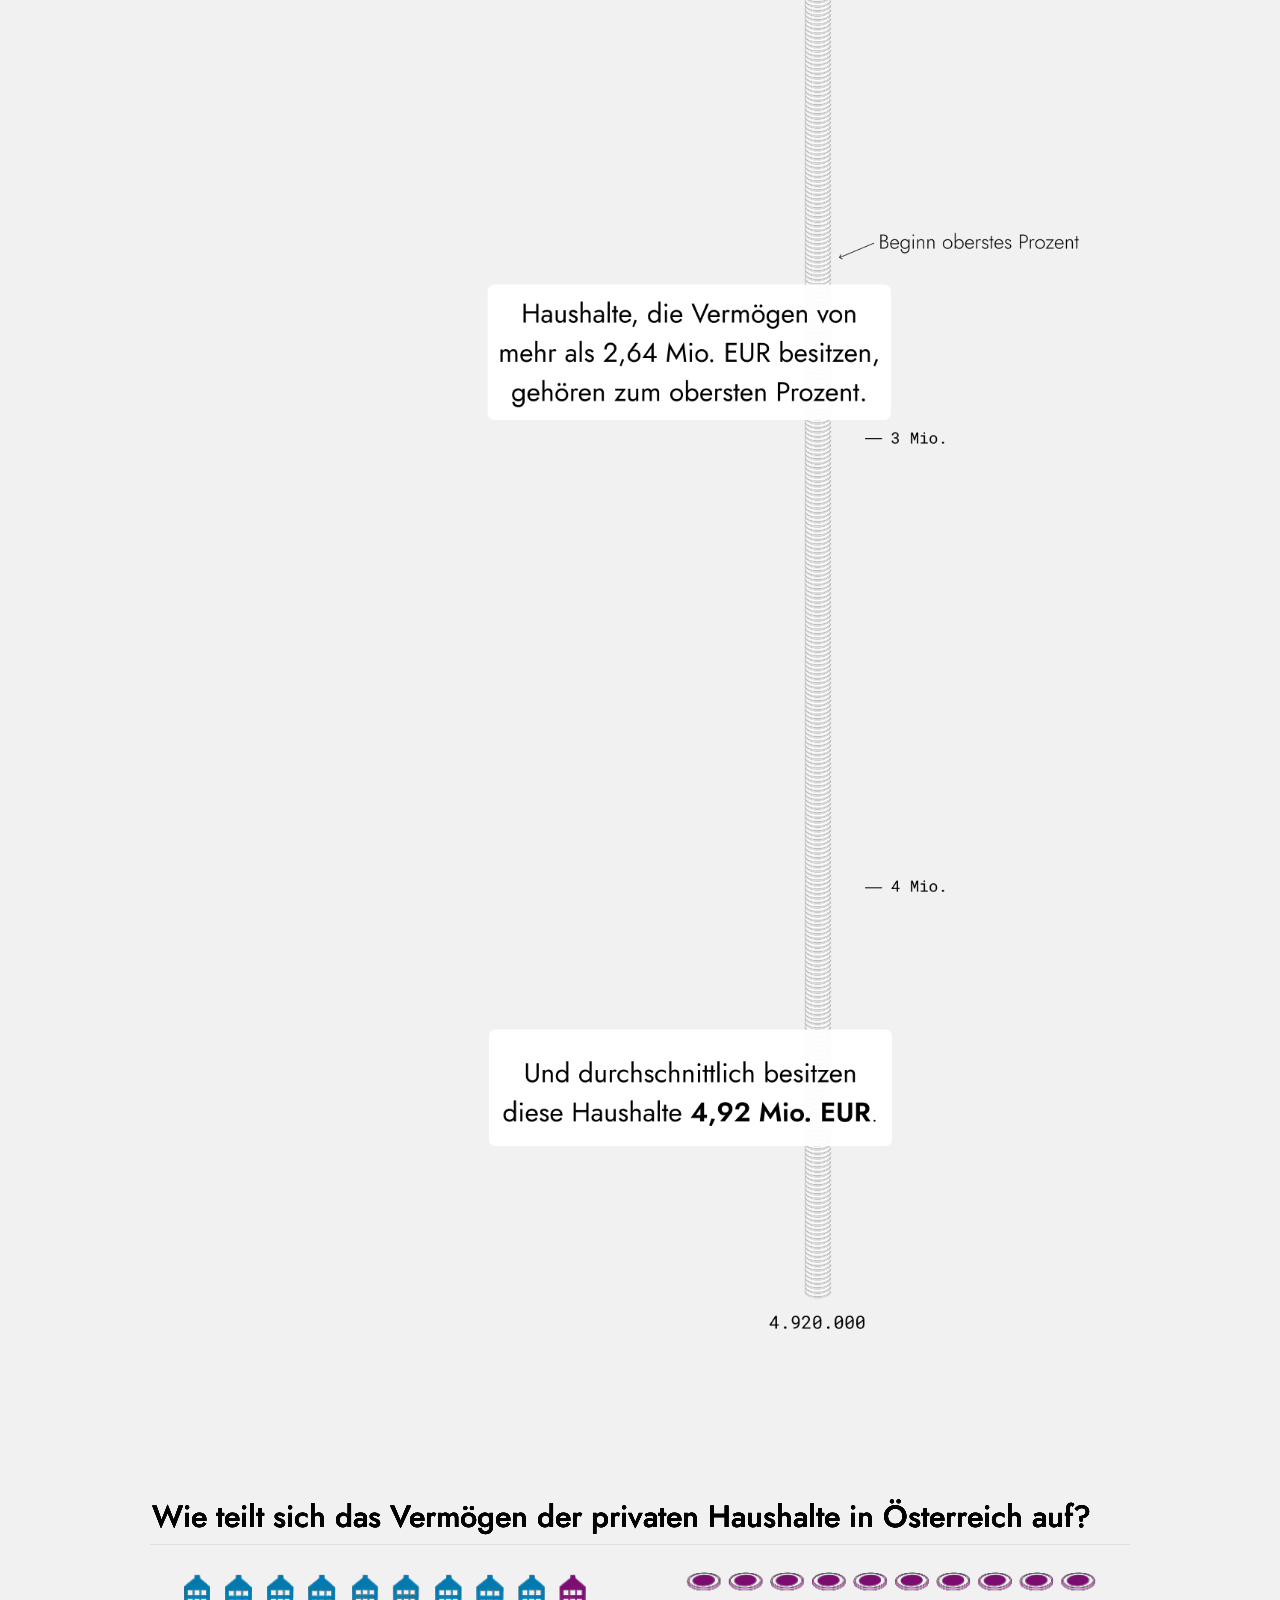
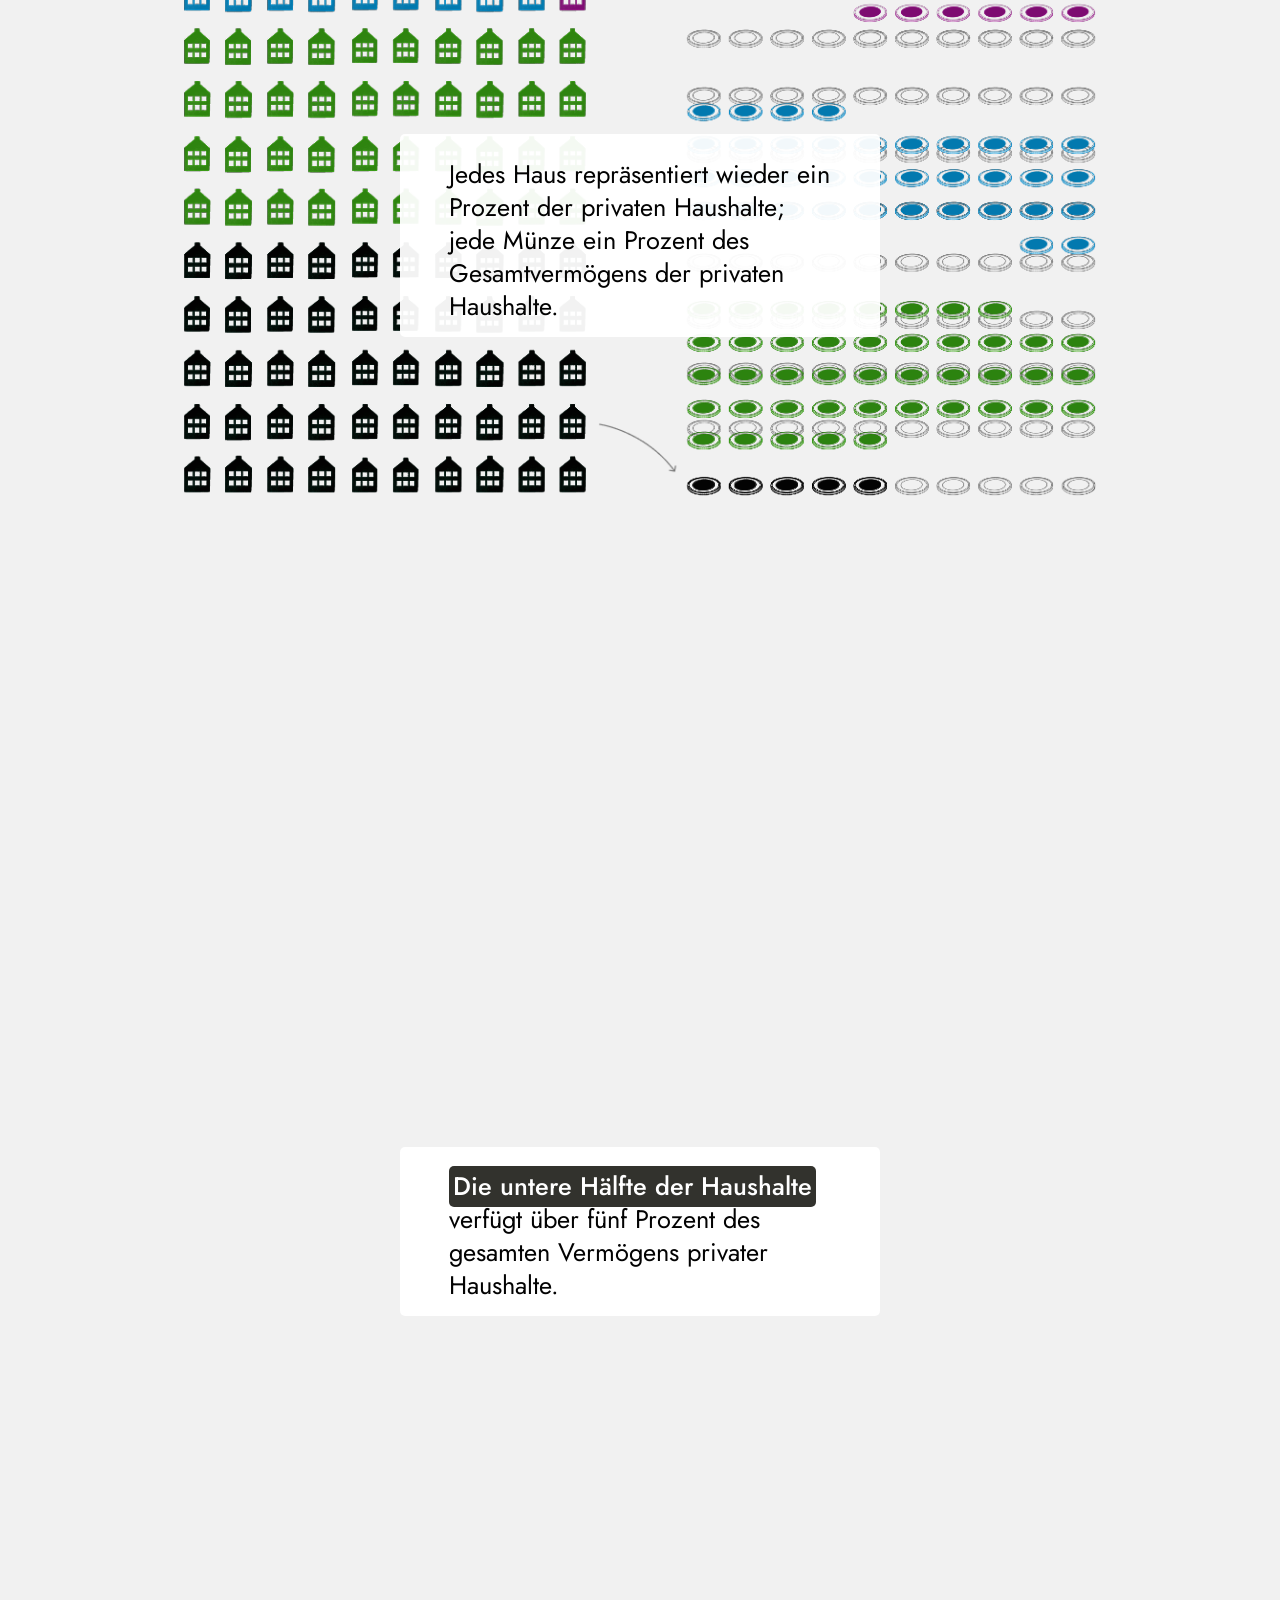
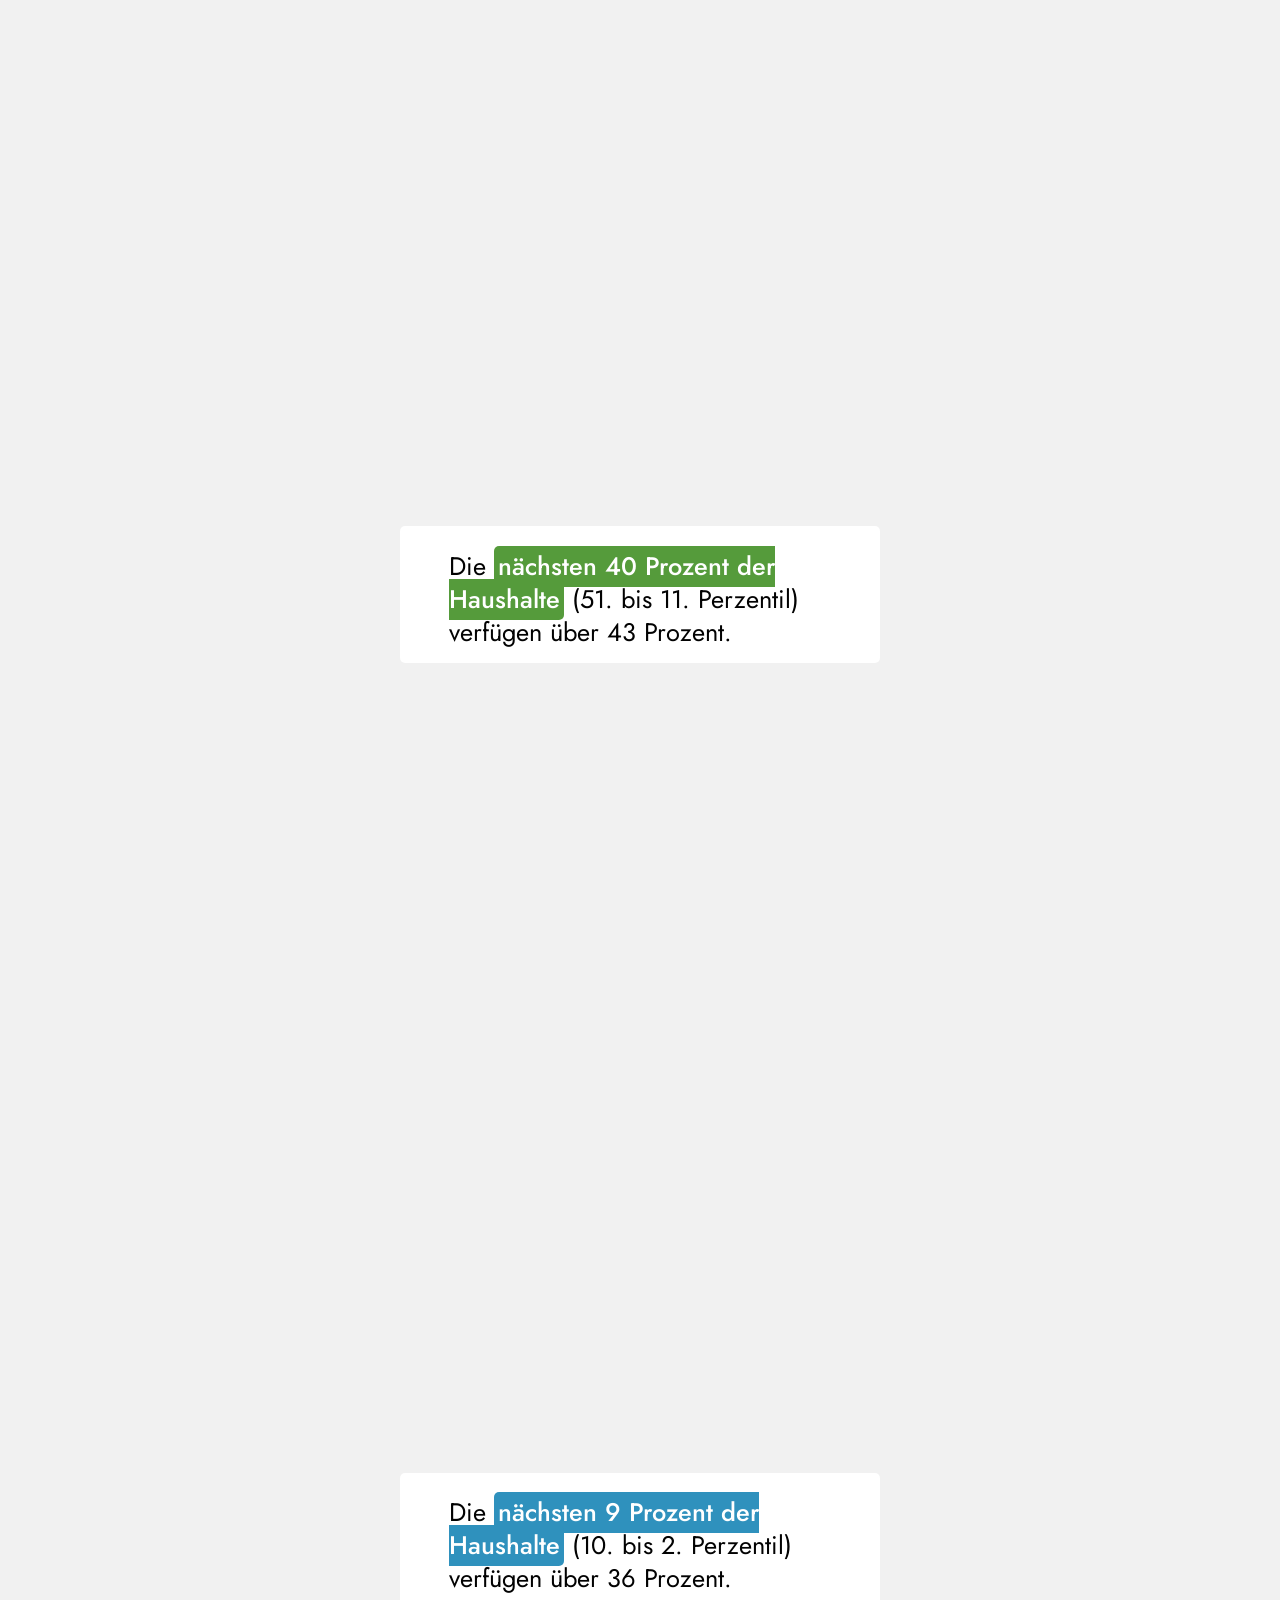
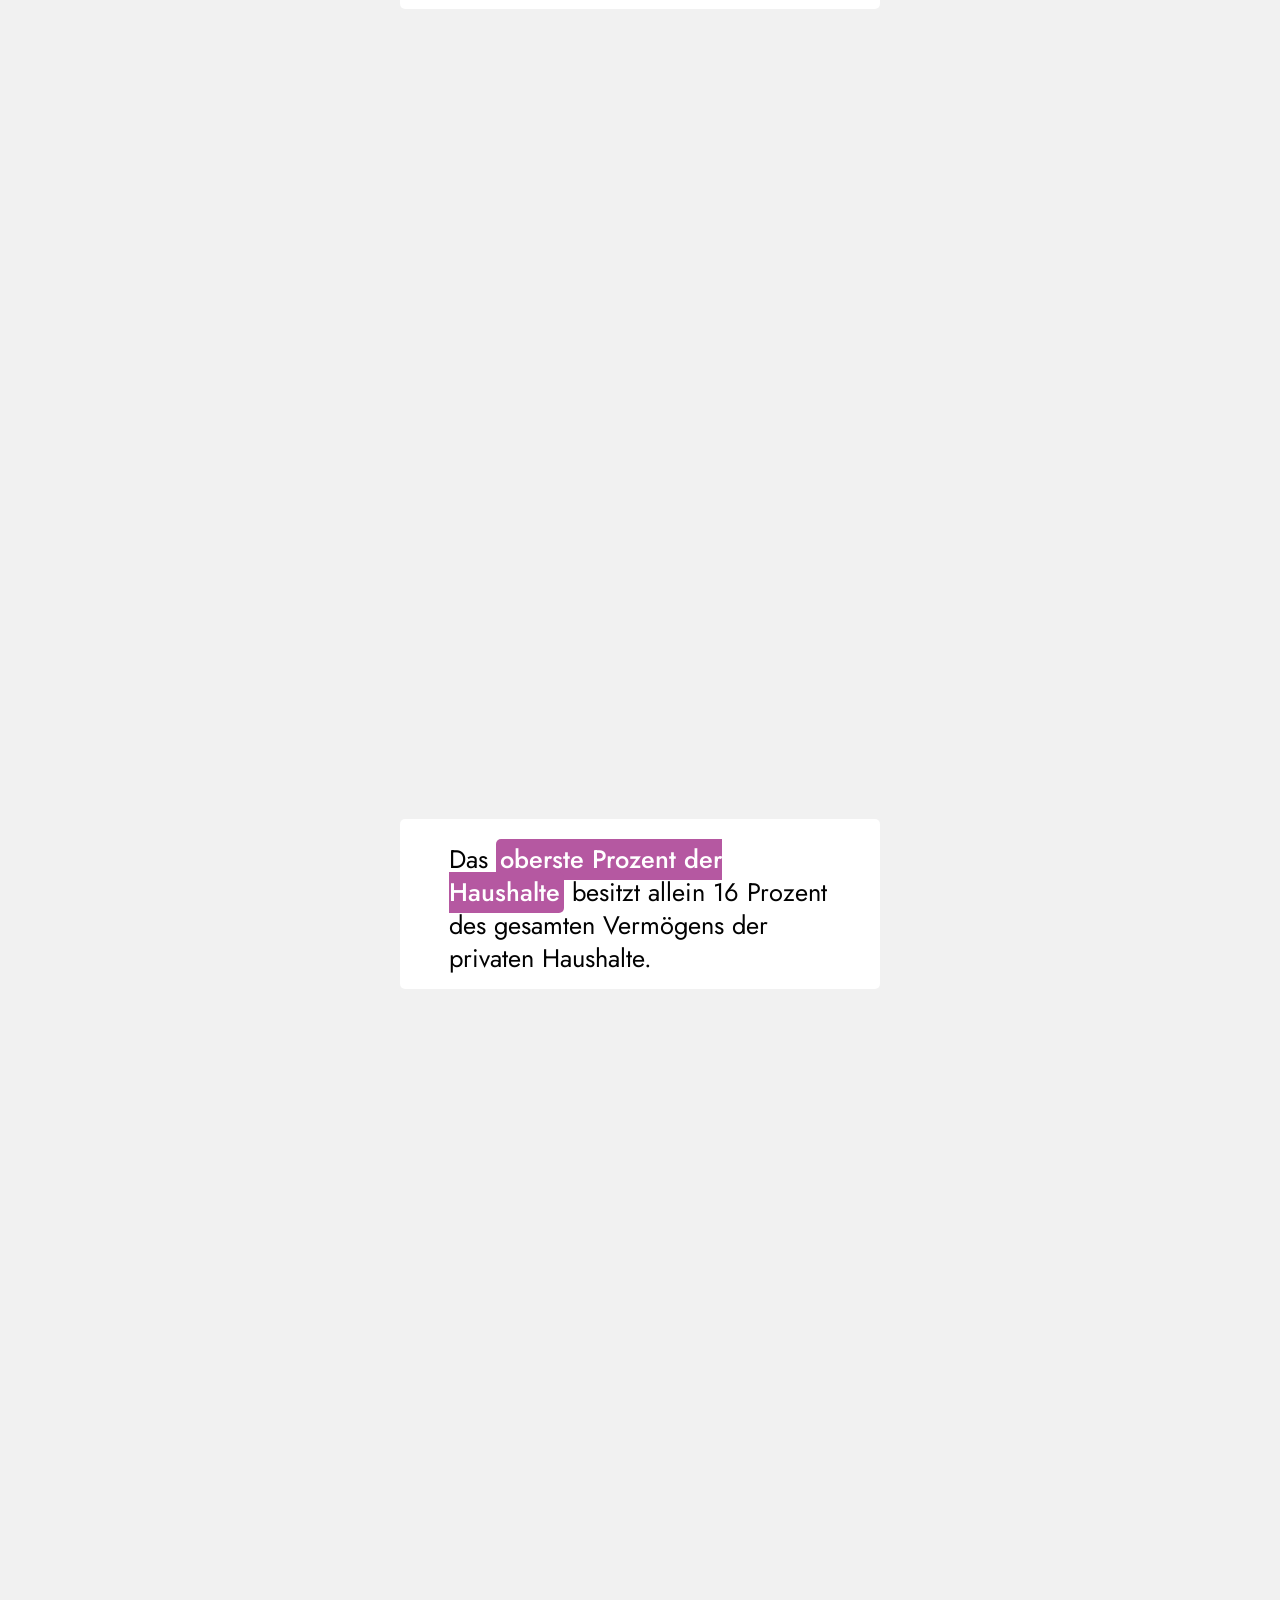
==== commit 226db9bf: "Autor; Bildbreite; Breite .page-full" ====
--- a/docs/index.html
+++ b/docs/index.html
@@ -56,11 +56,11 @@
       <!-- user-provided yaml closeread style options -->
       <style>
         :root {
-          --cr-narrative-border-radius: 5px;
+          --cr-narrative-font-family: Jost;
+--cr-narrative-border-radius: 5px;
+--cr-section-background-color: #F1F1F1;
+--cr-narrative-text-color-overlay: black;
 --cr-narrative-background-color-overlay: #FFFFFFF2;
---cr-section-background-color: #F1F1F1;
---cr-narrative-font-family: Jost;
---cr-narrative-text-color-overlay: black;
         }
       </style>
     
@@ -75,7 +75,7 @@
 <div class="quarto-title-meta column-page">
 
     <div>
-    <div class="quarto-title-meta-heading">Autor:in</div>
+    <div class="quarto-title-meta-heading">Autor</div>
     <div class="quarto-title-meta-contents">
              <p>Ansgar Wolsing </p>
           </div>
@@ -385,17 +385,17 @@
 </div>
 <div id="cr-haushalte-1-lila-99-grau" class="sticky">
 <div style="text-align:center">
-<img src="media/haushalte-1-lila-99-grau.png" class="img-fluid" style="width:70.0%" alt="">
+<img src="media/haushalte-1-lila-99-grau.png" class="img-fluid" style="width:75.0%" alt="">
 </div>
 </div>
 <div id="cr-haushalte-1-lila-9-blau-90-grau" class="sticky">
 <div style="text-align:center">
-<img src="media/haushalte-1-lila-9-blau-90-grau.png" class="img-fluid" style="width:70.0%" alt="">
+<img src="media/haushalte-1-lila-9-blau-90-grau.png" class="img-fluid" style="width:75.0%" alt="">
 </div>
 </div>
 <div id="cr-haushalte-untere50-adj" class="sticky">
 <div style="text-align:center">
-<img src="media/haushalte-untere50-adj.png" class="img-fluid" style="width:70.0%" alt="">
+<img src="media/haushalte-untere50-adj.png" class="img-fluid" style="width:75.0%" alt="">
 </div>
 </div>
 </div>
--- a/docs/css/styles.css
+++ b/docs/css/styles.css
@@ -87,11 +87,10 @@
 }
 
 .page-full, section#quellen > p {
-  max-width: min(80%, calc(100vw - 2rem));
+  max-width: min(90%, calc(100vw - 2rem));
   margin: 2% auto;
   padding-inline: clamp(0.75rem, 3vw, 1rem);
 }
-
 
 ul {
   max-width: 80%;
@@ -207,7 +206,6 @@
   }
   
   .page-full, section#quellen > p {
-    
     max-width: 95%;  
     padding-inline: 1rem;
   }
